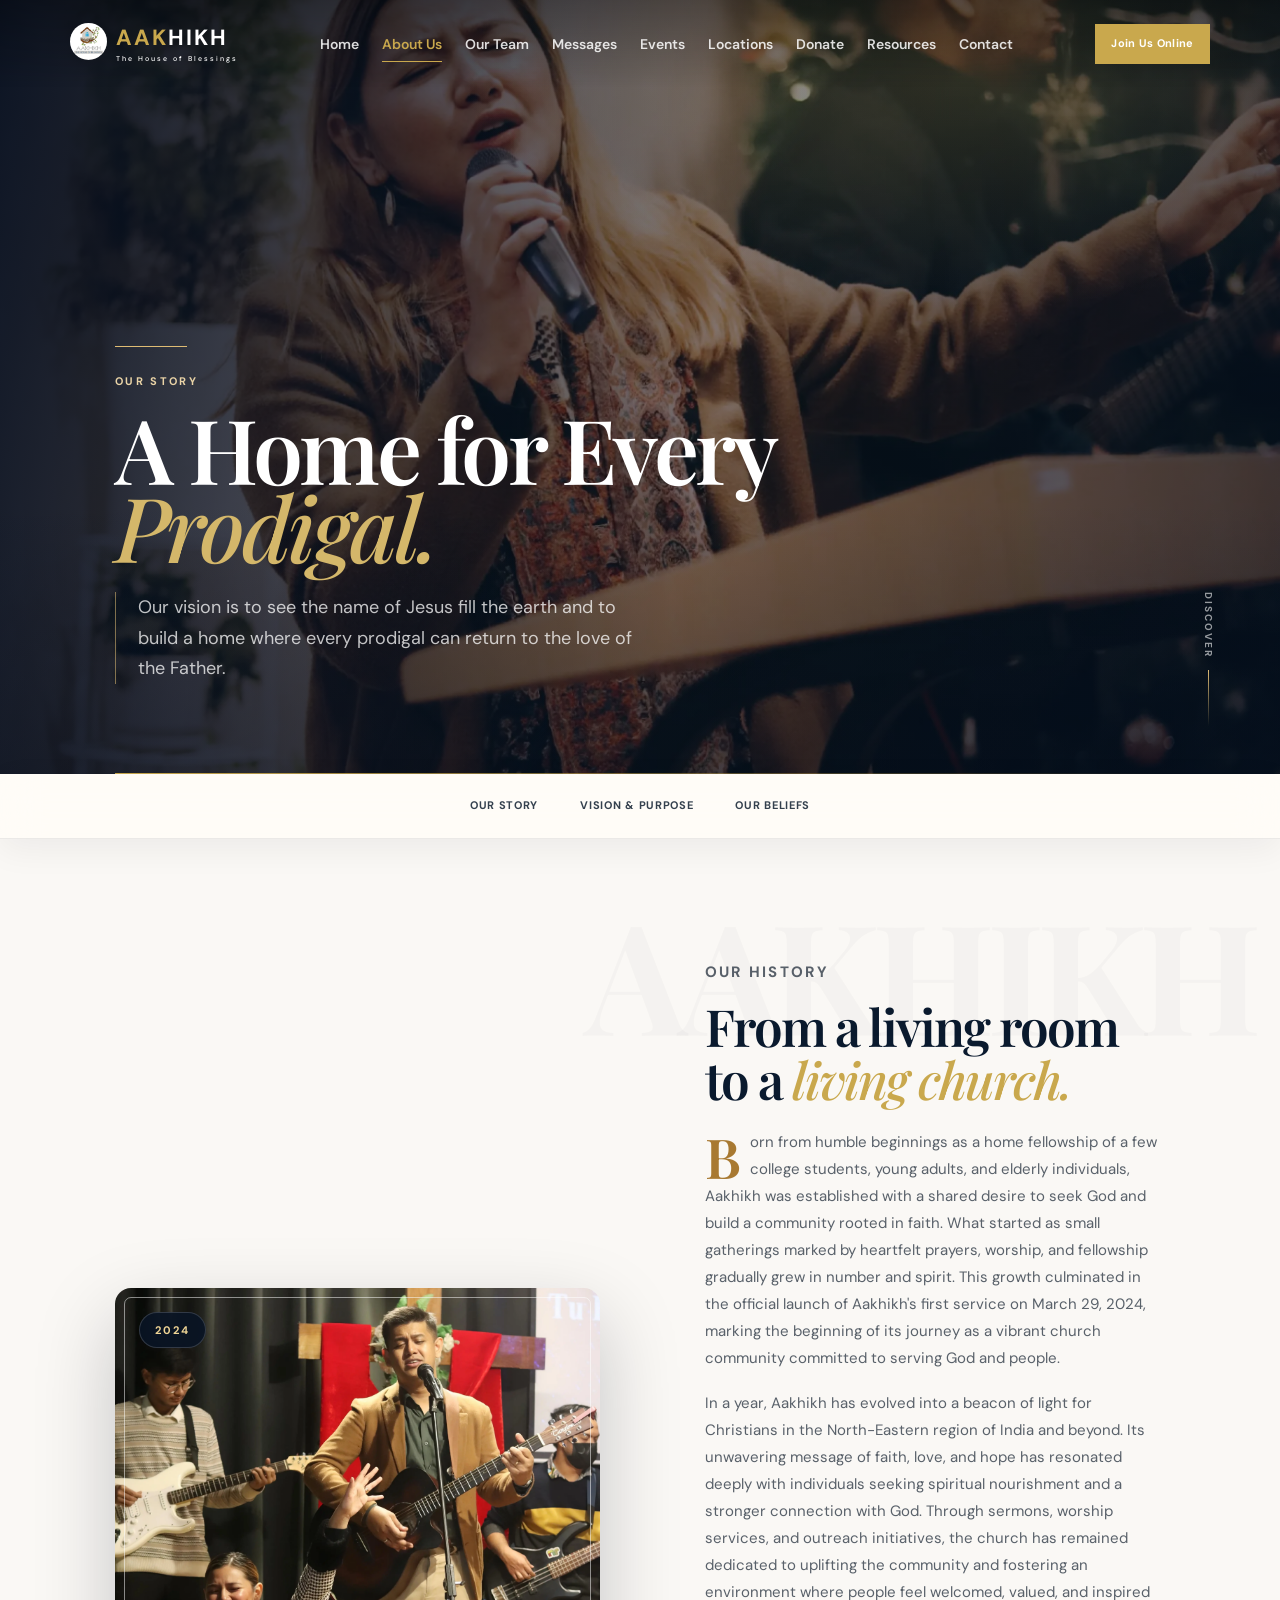
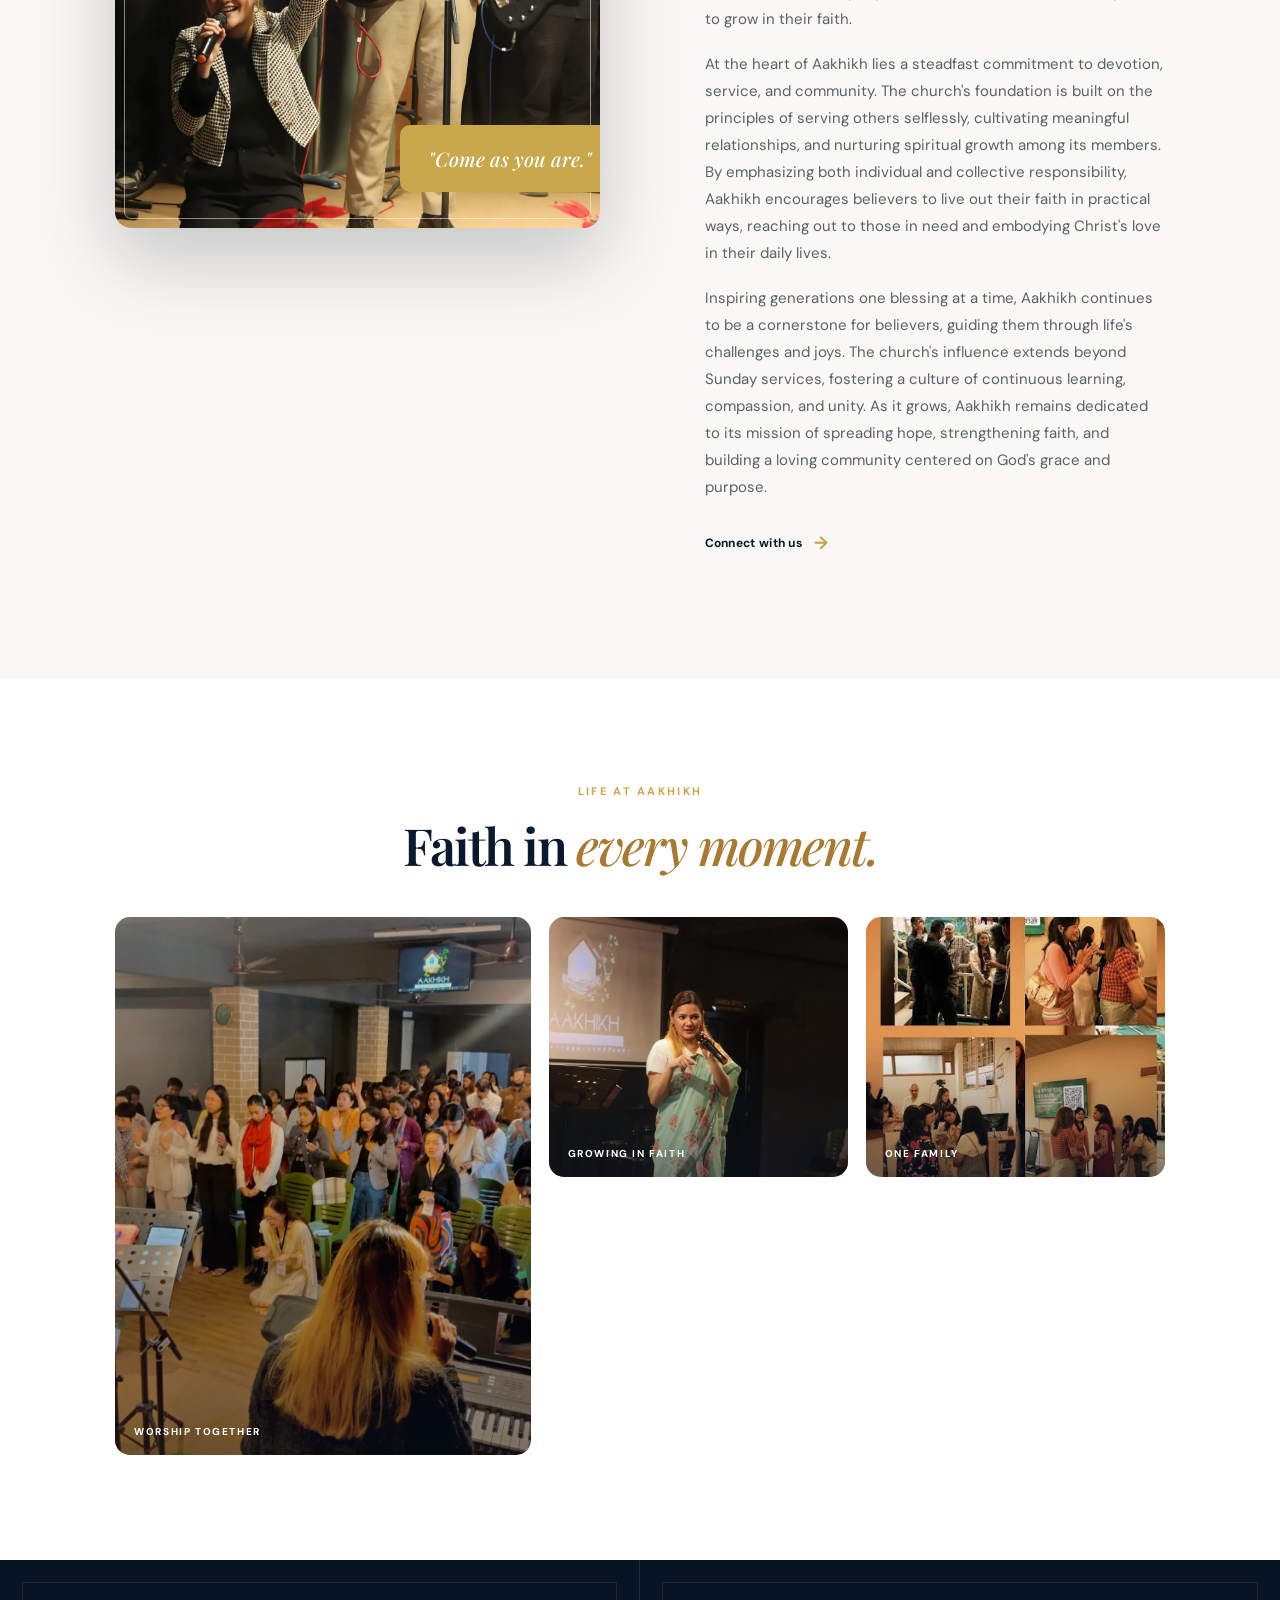
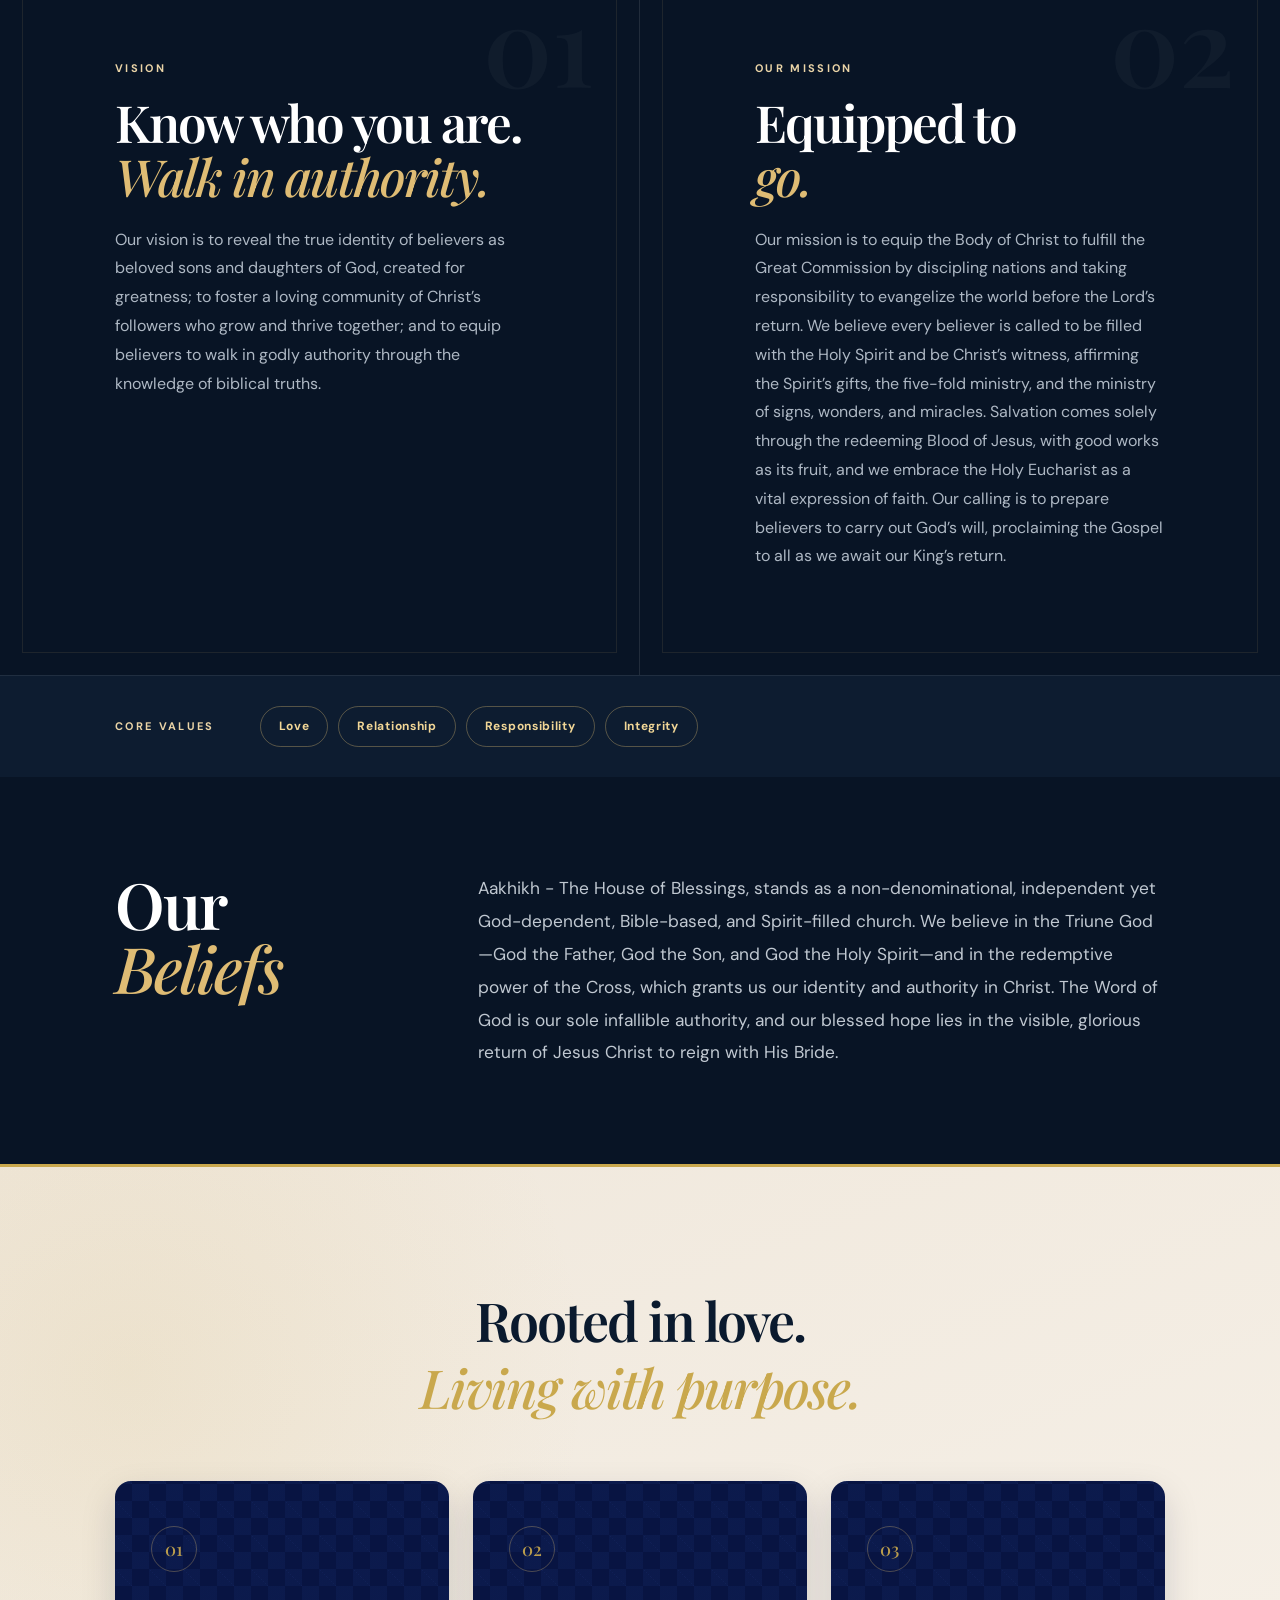
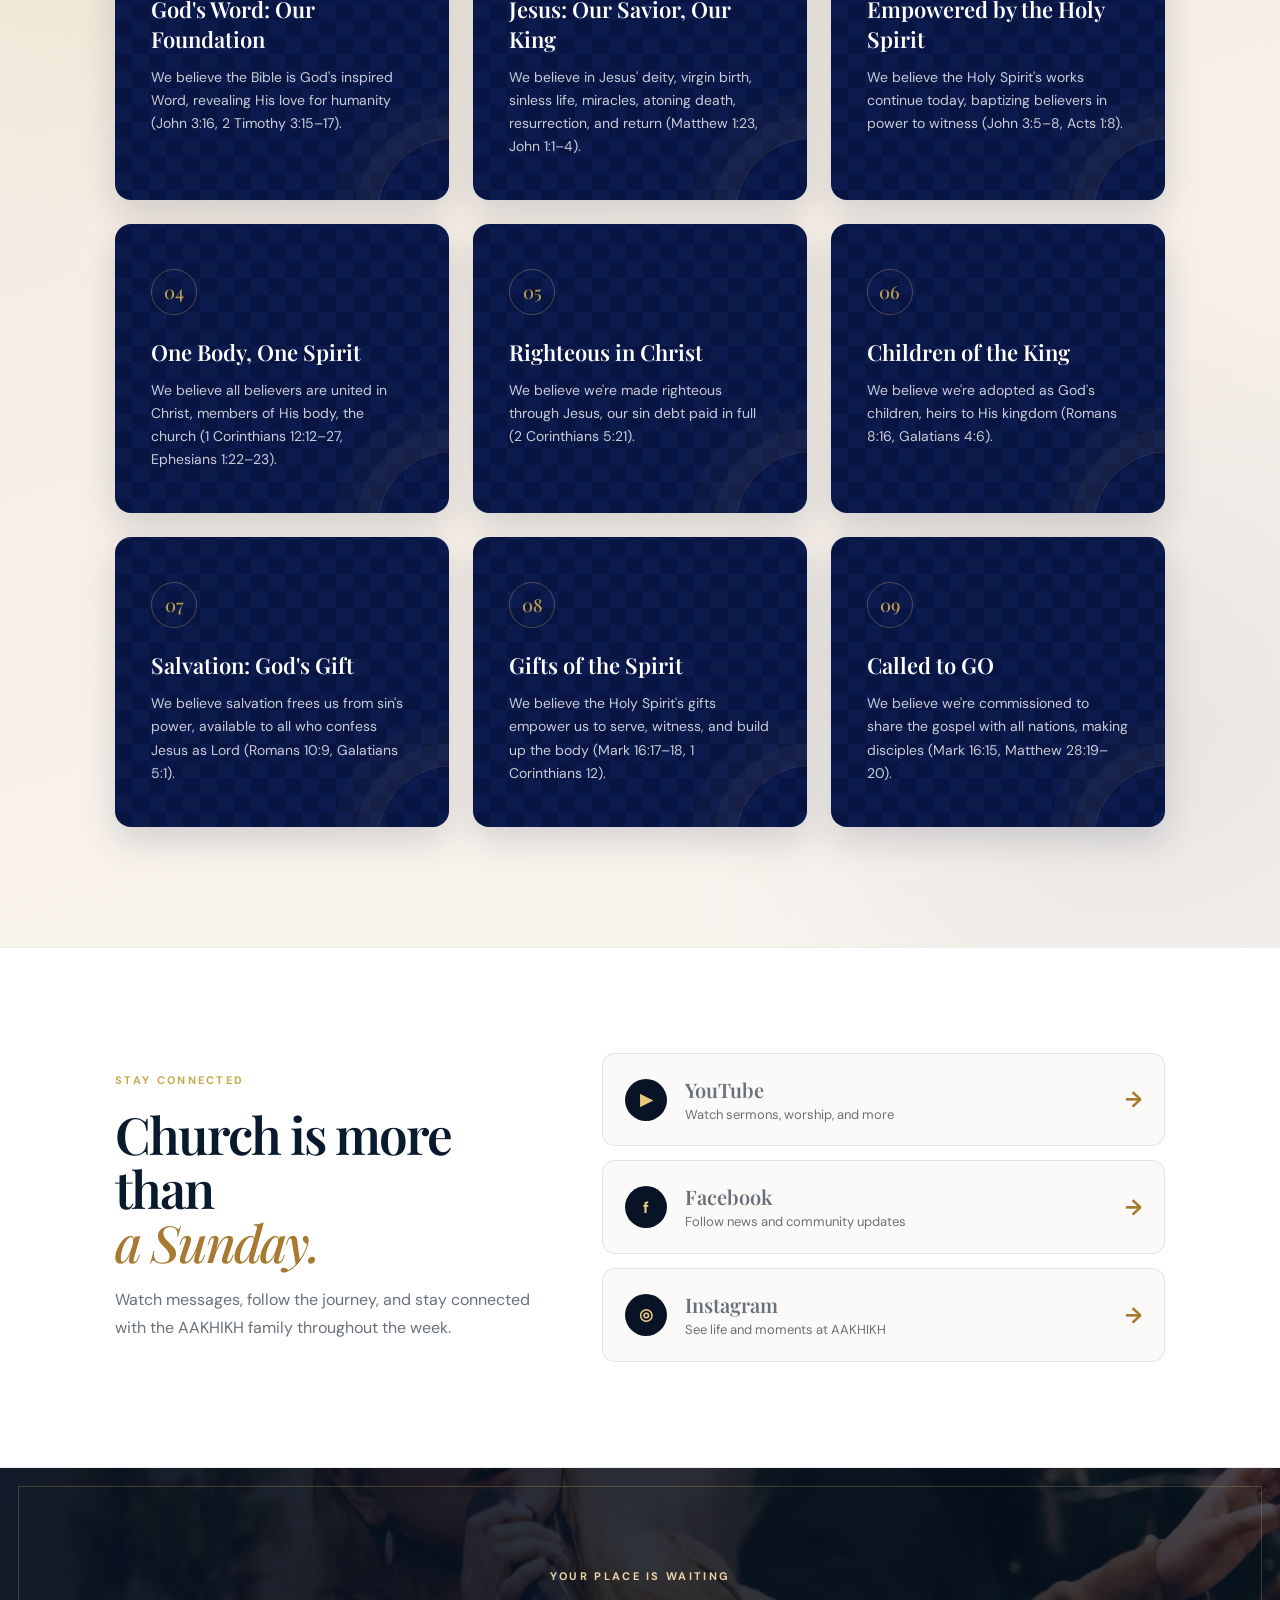
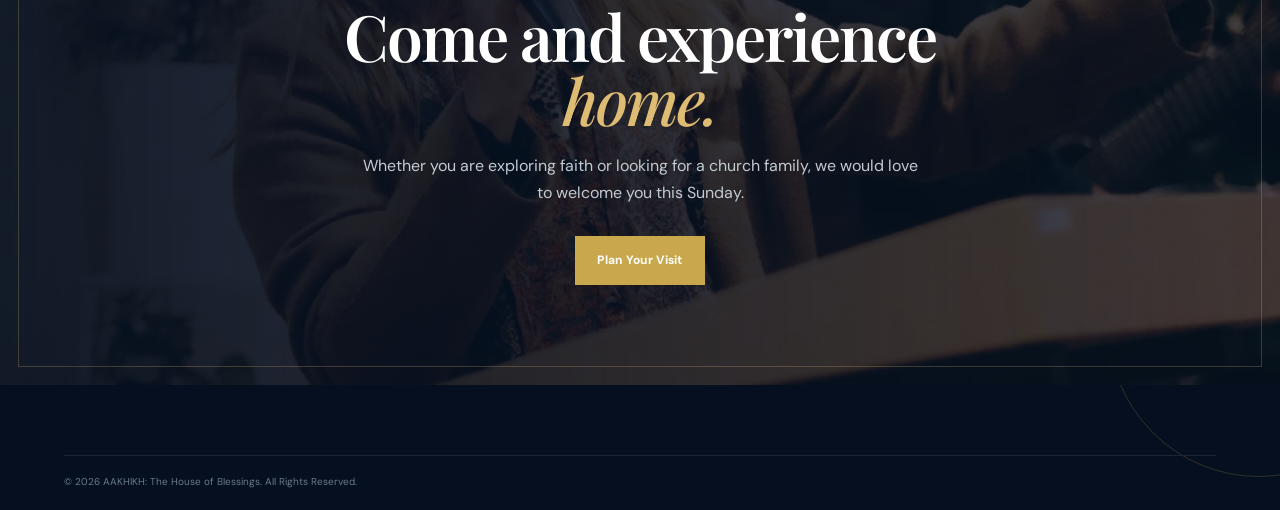
==== about.html @ 17ec7b22 "Refine about page beliefs and homepage welcome" ====
<!doctype html>
<html lang="en">
<head>
  <meta charset="UTF-8">
  <meta name="viewport" content="width=device-width,initial-scale=1">
  <meta name="description" content="Learn about AAKHIKH – The House of Blessings. A welcoming community of Jesus-lovers in Guwahati and Shillong, built on faith, community, and purpose.">
  <meta name="robots" content="index, follow" />
  <link rel="canonical" href="https://aakhikh.in/about" />

  <!-- Favicon / AAKHIKH Logo Assets -->
  <link rel="icon" type="image/jpeg" href="logo.jpg" />
  <link rel="apple-touch-icon" href="logo.jpg" />

  <title>About Us | AAKHIKH – The House of Blessings</title>

  <!-- Open Graph Metadata -->
  <meta property="og:title" content="About Us | AAKHIKH – The House of Blessings" />
  <meta property="og:description" content="Learn about AAKHIKH – The House of Blessings. A welcoming community of Jesus-lovers in Guwahati and Shillong, built on faith, community, and purpose." />
  <meta property="og:image" content="https://aakhikh.in/logo.jpg" />
  <meta property="og:url" content="https://aakhikh.in/about" />
  <meta property="og:type" content="website" />
  <meta property="og:site_name" content="AAKHIKH" />

  <!-- Twitter Card Metadata -->
  <meta name="twitter:card" content="summary" />
  <meta name="twitter:title" content="About Us | AAKHIKH – The House of Blessings" />
  <meta name="twitter:description" content="Learn about AAKHIKH – The House of Blessings. A welcoming community of Jesus-lovers in Guwahati and Shillong, built on faith, community, and purpose." />
  <meta name="twitter:image" content="https://aakhikh.in/logo.jpg" />

  <!-- Google Search Console Verification Placeholder -->
  <!-- <meta name="google-site-verification" content="YOUR_GOOGLE_SEARCH_CONSOLE_VERIFICATION_CODE" /> -->

  <link rel="preconnect" href="https://fonts.googleapis.com">
  <link rel="preconnect" href="https://fonts.gstatic.com" crossorigin>
  <link href="https://fonts.googleapis.com/css2?family=DM+Sans:ital,opsz,wght@0,9..40,300;0,9..40,400;0,9..40,500;0,9..40,600;0,9..40,700;1,9..40,400&family=Playfair+Display:ital,wght@0,500;0,600;0,700;1,500;1,600&display=swap" rel="stylesheet">
  <link rel="stylesheet" href="styles.css">
  <style>
    html { scroll-behavior: smooth; }
    #our-story, #vision-purpose, #our-beliefs, #our-pastors { scroll-margin-top: 82px; }
    /* ── ABOUT HERO ───────────────────────────────────── */
    body { overflow-x: hidden; }
    .about-hero {
      position: relative;
      min-height: min(86vh, 920px);
      display: flex;
      align-items: flex-end;
      padding: 160px 9% 90px;
      color: #fff;
      overflow: hidden;
      isolation: isolate;
    }

    .about-hero-bg {
      position: absolute;
      inset: 0;
      z-index: -2;
      background:
        linear-gradient(100deg, rgba(5,14,30,.97) 0%, rgba(5,14,30,.5) 55%, rgba(5,14,30,.75) 100%),
        url('1 (1.webp') center/cover no-repeat;
      animation: slowZoom 20s ease alternate infinite;
    }

    @keyframes slowZoom { to { transform: scale(1.07); } }

    .about-hero::before {
      content: '';
      position: absolute;
      inset: 0;
      z-index: -1;
      background: radial-gradient(ellipse 65% 50% at 75% 10%, rgba(201,168,77,.2), transparent 60%), linear-gradient(180deg, transparent 65%, rgba(5,14,30,.34));
    }

    /* Gold bottom bar */
    .about-hero::after {
      content: '';
      position: absolute;
      bottom: 0; left: 9%; right: 9%;
      height: 1px;
      background: linear-gradient(90deg, var(--gold), transparent);
      z-index: 1;
    }

    .about-hero-content { max-width: 820px; position: relative; z-index: 1; }
    .about-hero-content::before { content: ''; display: block; width: 72px; height: 1px; margin-bottom: 26px; background: #dfbc74; }

    .about-hero h1 {
      font: 600 clamp(54px,7vw,96px)/.88 var(--serif);
      letter-spacing: -3.5px;
      margin: 0 0 26px;
    }

    .about-hero h1 em { color: #d4b76a; font-weight: 500; font-style: italic; }

    .about-hero-copy {
      max-width: 540px;
      color: rgba(255,255,255,.75);
      font-size: clamp(15px,1.6vw,18px);
      line-height: 1.7;
      margin: 0;
      padding-left: 22px;
      border-left: 1px solid rgba(223,188,116,.55);
    }
    .hero-scroll { position: absolute; right: 5%; bottom: 48px; z-index: 2; display: flex; align-items: center; gap: 12px; color: rgba(255,255,255,.58); font-size: 10px; font-weight: 700; letter-spacing: 2px; text-transform: uppercase; writing-mode: vertical-rl; }
    .hero-scroll::after { content: ''; width: 1px; height: 56px; background: linear-gradient(#dfbc74,transparent); }
    .about-jumpnav { position: sticky; top: 70px; z-index: 20; display: flex; justify-content: center; gap: 8px; padding: 13px 5%; background: rgba(255,253,249,.88); backdrop-filter: blur(20px); border-bottom: 1px solid rgba(8,20,37,.08); box-shadow: 0 10px 35px rgba(8,20,37,.06); }
    .about-jumpnav a { padding: 10px 17px; border-radius: 100px; color: #34404e; font-size: 11px; font-weight: 700; letter-spacing: .7px; text-decoration: none; text-transform: uppercase; transition: .25s ease; }
    .about-jumpnav a:hover { background: #081425; color: #f1d696; transform: translateY(-2px); }

    /* ── STORY SECTION ────────────────────────────────── */
    .about-story {
      padding: 120px 9%;
      display: grid;
      grid-template-columns: 1fr .95fr;
      gap: 10%;
      align-items: center;
      background: var(--paper);
      position: relative;
    }
    .about-story::before { content: 'AAKHIKH'; position: absolute; right: 2%; top: 4%; color: rgba(8,20,37,.025); font: 700 clamp(70px,12vw,180px)/1 var(--serif); letter-spacing: -8px; pointer-events: none; }

    .about-story-photo {
      position: relative;
      height: 540px;
      border-radius: 16px;
      overflow: hidden;
      background: url('2.webp') center/cover;
      box-shadow: 0 30px 80px rgba(5,15,28,.22);
      outline: 1px solid rgba(255,255,255,.5);
      outline-offset: -10px;
    }
    .about-story-photo::before { content: '2024'; position: absolute; left: 24px; top: 24px; z-index: 2; padding: 10px 15px; background: rgba(8,20,37,.88); backdrop-filter: blur(10px); border: 1px solid rgba(255,255,255,.16); border-radius: 100px; color: #f1d696; font: 700 11px var(--sans); letter-spacing: 2px; }

    .about-story-photo::after {
      content: '"Come as you are."';
      position: absolute;
      right: -20px;
      bottom: 36px;
      background: var(--gold);
      padding: 20px 28px;
      color: #fff;
      font: italic 500 20px var(--serif);
      border-radius: 10px;
      box-shadow: 0 10px 30px rgba(201,168,77,.3);
    }

    .about-story-copy .eyebrow { margin-bottom: 14px; }

    .about-story-copy h2 {
      font: 600 clamp(36px,4vw,58px)/1.05 var(--serif);
      letter-spacing: -2px;
      margin: 0 0 22px;
    }

    .about-story-copy p {
      color: #59616a;
      font-size: 15px;
      line-height: 1.8;
      max-width: 510px;
      margin-bottom: 18px;
    }
    .about-story-copy h2 + p::first-letter { float: left; margin: 7px 9px 0 0; color: #a87931; font: 600 55px/.75 var(--serif); }

    .about-story-copy p:last-of-type { margin-bottom: 28px; }

    .belief-statement {
      padding: 95px 9%;
      display: grid;
      grid-template-columns: minmax(220px, .55fr) minmax(420px, 1.45fr);
      gap: clamp(45px, 8vw, 120px);
      align-items: start;
      background: #081425;
      color: #fff;
    }
    .belief-statement h2 { margin: 0; font: 600 clamp(42px,5vw,68px)/1 var(--serif); letter-spacing: -2px; }
    .belief-statement h2 em { display: block; color: #dfbc74; font-weight: 500; }
       .belief-statement p { max-width: 820px; margin: 0; color: #c0c8d1; font-size: clamp(16px,1.35vw,19px); line-height: 1.9; }

    /* ── BELIEFS ──────────────────────────────────────── */
    .beliefs {
      padding: 120px 9%;
      background: linear-gradient(160deg, #f0e8dc, #faf6f0);
      border-top: 3px solid var(--gold);
      position: relative;
    }
    .beliefs::before { content: ''; position: absolute; inset: 0; pointer-events: none; background: radial-gradient(circle at 10% 15%,rgba(201,168,77,.12),transparent 28%),radial-gradient(circle at 90% 85%,rgba(8,20,66,.07),transparent 30%); }
    .beliefs > * { position: relative; }

    .vision-band {
      display: grid;
      grid-template-columns: repeat(2, minmax(0, 1fr));
      background: #081425;
      color: #fff;
    }
    .vision-band article { position: relative; padding: 100px 9vw 88px; overflow: hidden; }
    .vision-band article::before { content: ''; position: absolute; inset: 22px; border: 1px solid rgba(223,188,116,.1); pointer-events: none; }
    .vision-band article:first-child { border-right: 1px solid rgba(255,255,255,.1); }
    .vision-band article > span { position: absolute; right: 7%; top: 28px; font: 600 110px/1 var(--serif); color: rgba(255,255,255,.035); }
    .vision-band h2 { font: 600 clamp(34px,4vw,54px)/1.05 var(--serif); letter-spacing: -2px; margin: 18px 0 22px; }
    .vision-band h2 em { color: #dfbc74; font-weight: 500; }
    .vision-band article > p:last-child { max-width: 520px; color: #aeb8c4; line-height: 1.8; }
    .vision-band aside { grid-column: 1/-1; display: flex; align-items: center; gap: 45px; padding: 30px 9%; background: #0d1c30; border-top: 1px solid rgba(255,255,255,.08); }
    .vision-band aside p { margin: 0; white-space: nowrap; }
    .vision-band aside div { display: flex; flex-wrap: wrap; gap: 10px; }
    .vision-band aside b { padding: 10px 18px; border: 1px solid rgba(223,188,116,.35); border-radius: 100px; color: #f1d696; font-size: 12px; letter-spacing: .7px; }

    .beliefs-heading {
      text-align: center;
      max-width: 620px;
      margin: 0 auto 60px;
    }

    .beliefs-heading h2 {
      font: 600 clamp(36px,4.2vw,60px)/1.24 var(--serif);
      letter-spacing: -2px;
      margin: 0 0 16px;
    }

    .beliefs-heading > p:last-child {
      color: #65707b;
      margin: 0;
      font-size: 15px;
    }

    .belief-grid {
      display: grid;
      grid-template-columns: repeat(3, 1fr);
      gap: 24px;
    }

    .belief {
      background-color: #081442;
      background-image:
        linear-gradient(45deg, rgba(28,51,117,.2) 25%, transparent 25%),
        linear-gradient(-45deg, rgba(28,51,117,.2) 25%, transparent 25%),
        linear-gradient(45deg, transparent 75%, rgba(28,51,117,.2) 75%),
        linear-gradient(-45deg, transparent 75%, rgba(28,51,117,.2) 75%);
      background-size: 34px 34px;
      background-position: 0 0, 0 17px, 17px -17px, -17px 0;
      padding: 42px 36px;
      border-radius: 16px;
      border-top: 3px solid transparent;
      transition: border-color .3s, transform .3s, box-shadow .3s;
      position: relative;
      overflow: hidden;
      isolation: isolate;
    }
    .belief::after { content: ''; position: absolute; width: 150px; height: 150px; right: -80px; bottom: -90px; z-index: -1; border: 1px solid rgba(223,188,116,.16); border-radius: 50%; box-shadow: 0 0 0 22px rgba(223,188,116,.035),0 0 0 45px rgba(223,188,116,.025); transition: transform .4s ease; }
    .belief:hover::after { transform: scale(1.18); }
    .belief { min-height: 220px; box-shadow: 0 14px 35px rgba(8,20,55,.15); }

    .belief::before {
      content: '';
      position: absolute;
      top: 0; left: 0; right: 0;
      height: 3px;
      background: var(--gold);
      transform: scaleX(0);
      transform-origin: left;
      transition: transform .35s ease;
    }

    .belief:hover { transform: translateY(-6px); box-shadow: 0 24px 50px rgba(5,15,28,.1); }
    .belief:hover::before { transform: scaleX(1); }

    .belief-number {
      display: block;
      color: var(--gold);
      font: 500 32px var(--serif);
      margin-bottom: 22px;
      opacity: .92;
      width: 46px;
      height: 46px;
      display: grid;
      place-items: center;
      border: 1px solid rgba(223,188,116,.35);
      border-radius: 50%;
      font-size: 18px;
    }

    .belief h3 { font: 600 22px var(--serif); color: #fff; margin: 0 0 12px; }
    .belief p { font-size: 14px; color: rgba(255,255,255,.78); margin: 0; line-height: 1.65; }
    .belief-cta { display: flex; flex-direction: column; justify-content: center; background: #b48642; color: #fff; }
    .belief-cta .eyebrow { margin-bottom: 18px; color: #fff; }
    .belief-cta h3 { color: #fff; font-size: 32px; line-height: 1.12; }
    .belief-cta a { margin-top: 22px; color: #fff; font-size: 13px; font-weight: 700; text-decoration: none; }

    /* ── PASTOR NOTE ──────────────────────────────────── */
    .pastor-note {
      padding: 130px 9%;
      display: grid;
      grid-template-columns: .8fr 1.2fr;
      gap: 9%;
      align-items: center;
      background: var(--night);
      color: #fff;
      position: relative;
      overflow: hidden;
    }
    .pastor-note::after { content: 'WELCOME'; position: absolute; right: -2%; bottom: -4%; color: rgba(255,255,255,.025); font: 700 clamp(80px,14vw,190px)/.8 var(--serif); letter-spacing: -8px; pointer-events: none; }
    .pastor-note > * { position: relative; z-index: 1; }

    .pastor-portraits { position: relative; height: 520px; }
    .pastor-portrait { position: absolute; overflow: hidden; background-position: center top; background-size: cover; box-shadow: 0 30px 70px rgba(0,0,0,.4); }
    .pastor-portrait:first-child { inset: 0 25% 60px 0; border-radius: 140px 18px 18px 18px; background-image: url('Sonia.jpeg'); }
    .pastor-portrait:last-child { width: 48%; height: 55%; right: 0; bottom: 0; border: 7px solid #081425; border-radius: 18px 18px 110px 18px; background-image: url('NABARUN.jpeg'); }
    .pastor-portrait::after { content: ''; position: absolute; inset: 0; background: linear-gradient(to top,rgba(8,20,37,.3),transparent 50%); }

    .pastor-note-copy { max-width: 540px; }
    .pastor-note-copy .eyebrow.light { margin-bottom: 16px; }

    .pastor-note-copy h2 {
      font: 600 clamp(36px,4vw,58px)/1.05 var(--serif);
      letter-spacing: -2px;
      margin: 0 0 24px;
      color: #fff;
    }

    .pastor-note-copy h2 em { color: #d4b76a; font-style: italic; }

    .pastor-note-text {
      color: rgba(255,255,255,.7);
      font-size: 16px;
      line-height: 1.8;
      margin: 0 0 30px;
    }

    .pastor-signature {
      display: flex;
      align-items: center;
      gap: 18px;
      padding-top: 24px;
      border-top: 1px solid rgba(255,255,255,.12);
    }

    .pastor-sig-line { flex: 1; height: 1px; background: linear-gradient(90deg, rgba(201,168,77,.4), transparent); }

    .pastor-sig-name {
      font: 700 17px var(--serif);
      color: #fff;
    }

    .pastor-sig-role {
      font-size: 12px;
      color: rgba(255,255,255,.45);
      letter-spacing: .5px;
      margin-top: 3px;
    }
    .visit-cta { position: relative; overflow: hidden; padding: 100px 9%; text-align: center; color: #fff; background: linear-gradient(90deg,rgba(5,15,31,.94),rgba(5,15,31,.72)),url('1 (1.webp') center/cover; }
    .visit-cta::before { content: ''; position: absolute; inset: 18px; border: 1px solid rgba(223,188,116,.24); pointer-events: none; }
    .visit-cta > * { position: relative; }
    .visit-cta h2 { font: 600 clamp(38px,5vw,66px)/1 var(--serif); letter-spacing: -2px; margin: 15px 0 20px; }
    .visit-cta h2 em { color: #dfbc74; font-weight: 500; }
    .visit-cta > p:not(.eyebrow) { max-width: 560px; margin: 0 auto 30px; color: #c3cad2; line-height: 1.7; }
    .reveal { opacity: 0; transform: translateY(26px); transition: opacity .75s ease,transform .75s ease; }
    .reveal.is-visible { opacity: 1; transform: none; }

    /* PHOTO GALLERY */
    .about-gallery { padding: 105px 9%; background: #fff; }
    .about-gallery-header { text-align: center; max-width: 590px; margin: 0 auto 45px; }
    .about-gallery-header h2 { font: 600 clamp(36px,4vw,56px)/1.05 var(--serif); letter-spacing: -2px; margin: 0; }
    .about-gallery-header h2 em { color: #a87931; font-style: italic; font-weight: 500; }
    .about-gallery-grid { display: grid; grid-template-columns: 1.25fr .9fr .9fr; grid-template-rows: 260px 260px; gap: 18px; max-width: 1200px; margin: 0 auto; }
    .about-gallery-item { display: block; position: relative; overflow: hidden; border-radius: 15px; background: #081425 center/cover; text-decoration: none; transition: transform .3s ease, box-shadow .3s ease; }
    .about-gallery-item:hover { transform: translateY(-4px) scale(1.01); box-shadow: 0 16px 34px rgba(8,20,37,.16); }
    .about-gallery-item:focus-visible { outline: 3px solid #c9a84d; outline-offset: 4px; }
    .gallery-lightbox { width: min(92vw, 1100px); max-height: 90vh; padding: 0; border: 0; border-radius: 16px; overflow: visible; background: transparent; }
    .gallery-lightbox::backdrop { background: rgba(4,12,27,.88); backdrop-filter: blur(5px); }
    .gallery-lightbox img { display: block; width: 100%; max-height: 86vh; object-fit: contain; border-radius: 16px; }
    .gallery-lightbox-close { position: absolute; top: -18px; right: -18px; z-index: 1; width: 42px; height: 42px; padding: 0; border: 1px solid rgba(255,255,255,.35); border-radius: 50%; background: #081425; color: #fff; font-size: 26px; line-height: 1; cursor: pointer; }
    .gallery-lightbox-close:hover { background: #a87931; }
    .gallery-lightbox-close:focus-visible { outline: 3px solid #c9a84d; outline-offset: 3px; }
    .about-gallery-item:after { content: ''; position: absolute; inset: 0; background: linear-gradient(to top, rgba(8,20,37,.48), transparent 55%); }
    .about-gallery-item::before { content: '+'; position: absolute; right: 18px; top: 18px; z-index: 2; width: 36px; height: 36px; display: grid; place-items: center; border: 1px solid rgba(255,255,255,.45); border-radius: 50%; background: rgba(8,20,37,.28); backdrop-filter: blur(8px); color: #fff; font-size: 20px; opacity: 0; transform: scale(.7); transition: .3s ease; }
    .about-gallery-item:hover::before { opacity: 1; transform: scale(1); }
    .about-gallery-item:nth-child(1) { grid-row: span 2; background-image: url('5.webp'); }
    .about-gallery-item:nth-child(2) { background-image: url('6.webp'); }
    .about-gallery-item:nth-child(3) { background-image: url('7.jpg'); }
    .about-gallery-item:nth-child(4) { background-image: url('2.webp'); }
    .about-gallery-item span { position: absolute; left: 19px; bottom: 17px; z-index: 1; color: #fff; font: 700 10px var(--sans); letter-spacing: 1.6px; text-transform: uppercase; }

    /* STAY CONNECTED */
    .social-community {
      padding: 105px 9%;
      background: #fff;
      border-block: 1px solid rgba(8,20,37,.07);
    }

    .social-community-inner {
      max-width: 1200px;
      margin: 0 auto;
      display: grid;
      grid-template-columns: .85fr 1.15fr;
      gap: 70px;
      align-items: center;
    }

    .social-community h2 {
      font: 600 clamp(36px,4vw,56px)/1.05 var(--serif);
      letter-spacing: -2px;
      color: var(--ink);
      margin: 0 0 17px;
    }

    .social-community h2 em { color: #a87931; font-style: italic; font-weight: 500; }
    .social-community-copy { margin: 0; color: #68717a; line-height: 1.75; max-width: 460px; }

    .social-links { display: grid; gap: 14px; }

    .social-link {
      display: flex;
      align-items: center;
      gap: 18px;
      padding: 20px 22px;
      border: 1px solid rgba(8,22,41,.1);
      border-radius: 13px;
      color: var(--ink);
      background: #fbfaf8;
      text-decoration: none;
      transition: transform .25s, border-color .25s, box-shadow .25s;
    }

    .social-link:hover { transform: translateX(6px); border-color: rgba(201,168,77,.65); box-shadow: 0 12px 28px rgba(8,22,41,.09); }
    .social-icon { width: 42px; height: 42px; display: grid; place-items: center; flex: 0 0 auto; border-radius: 50%; background: var(--night); color: #e8c97a; font-weight: 700; }
    .social-link strong { display: block; font: 600 20px var(--serif); }
    .social-link span:not(.social-icon) { display: block; margin-top: 2px; color: #68717a; font-size: 13px; }
    .social-arrow { margin-left: auto; color: #a87931; font-size: 22px; }

    /* ── RESPONSIVE ───────────────────────────────────── */
    @media (max-width: 960px) {
      .about-story, .pastor-note { grid-template-columns: 1fr; padding: 90px 7%; gap: 50px; }
      .about-story-photo { height: 400px; }
      .about-story-photo::after { display: none; }
          .belief-grid { grid-template-columns: 1fr 1fr; }
      .beliefs { padding: 90px 7%; }
      .belief-statement { padding: 80px 7%; grid-template-columns: 1fr; gap: 30px; }
      .pastor-portraits { height: 430px; max-width: 600px; }
      .social-community-inner { grid-template-columns: 1fr; gap: 38px; }
      .about-gallery { padding: 85px 7%; }
      .vision-band article { padding: 80px 7vw 70px; }
    }

    @media (max-width: 640px) {
      .about-hero { padding: 135px 6% 70px; min-height: 60vh; }
      .about-hero h1 { letter-spacing: -2.5px; }
      .hero-scroll { display: none; }
      .beliefs { padding: 70px 6%; }
      .belief-grid { grid-template-columns: 1fr; }
      .belief-statement { padding: 65px 6%; }
      .belief { padding: 32px 26px; }
      .social-community { padding: 70px 6%; }
      .social-link { padding: 17px; gap: 14px; }
      .about-gallery { padding: 70px 6%; }
      .about-gallery-grid { grid-template-columns: 1fr 1fr; grid-template-rows: 240px 180px 180px; gap: 12px; }
      .about-gallery-item:nth-child(1) { grid-column: span 2; grid-row: auto; }
      .about-jumpnav { justify-content: flex-start; overflow-x: auto; padding: 13px 18px; scrollbar-width: none; }
      .about-jumpnav::-webkit-scrollbar { display: none; }
      .about-jumpnav a { flex: 0 0 auto; }
      .about-story::before { display: none; }
      .about-story-copy h2 { font-size: clamp(36px, 11vw, 48px); line-height: 1.02; letter-spacing: -1.5px; }
      .about-story-copy .eyebrow { margin-bottom: 18px; }
      .vision-band { grid-template-columns: 1fr; }
      .vision-band article { padding: 65px 6%; }
      .vision-band article:first-child { border-right: 0; border-bottom: 1px solid rgba(255,255,255,.1); }
      .vision-band aside { grid-column: auto; display: block; padding: 28px 6%; }
      .vision-band aside div { margin-top: 18px; }
      .pastor-portraits { height: 370px; }
      .visit-cta { padding: 78px 8%; }
    }
    @media (prefers-reduced-motion: reduce) { .about-hero-bg { animation: none; } .reveal { opacity: 1; transform: none; transition: none; } }
  </style>
</head>
<body>
  <header class="site-header scrolled">
    <a class="brand" href="index.html"><span>AAK</span>HIKH<small>The House of Blessings</small></a>
    <nav class="desktop-nav" aria-label="Primary navigation">
      <a href="index.html">Home</a>
      <a href="about.html">About Us</a>
      <a href="team.html">Our Team</a>
      <a href="messages.html">Messages</a>
      <a href="events.html">Events</a>
      <a href="locations.html">Locations</a>
      <a href="donate.html">Donate</a>
      <a href="resources.html">Resources</a>
      <a href="contact.html">Contact</a>
    </nav>
    <div class="nav-actions"><a class="button button-small" href="online.html">Join Us Online</a></div>
    <button class="menu-button" aria-label="Open menu" aria-expanded="false"><span></span><span></span></button>
  </header>
  <div class="mobile-menu" aria-hidden="true">
    <button class="close-menu" aria-label="Close menu">&times;</button>
    <a href="index.html">Home</a><a href="about.html">About Us</a><a href="team.html">Our Team</a><a href="messages.html">Messages</a>
    <a href="events.html">Events</a><a href="locations.html">Locations</a><a href="donate.html">Donate</a>
    <a href="resources.html">Resources</a><a href="contact.html">Contact</a>
    <a class="button" href="online.html">Join Us Online</a>
  </div>

  <main>
    <!-- HERO -->
    <section class="about-hero">
      <div class="about-hero-bg" aria-hidden="true"></div>
      <div class="about-hero-content">
        <p class="eyebrow light">Our story</p>
        <h1>A Home for Every<br><em>Prodigal.</em></h1>
        <p class="about-hero-copy">Our vision is to see the name of Jesus fill the earth and to build a home where every prodigal can return to the love of the Father.</p>
      </div>
      <span class="hero-scroll" aria-hidden="true">Discover</span>
    </section>

    <nav class="about-jumpnav" aria-label="About page sections">
      <a href="#our-story">Our Story</a>
      <a href="#vision-purpose">Vision &amp; Purpose</a>
      <a href="#our-beliefs">Our Beliefs</a>
    </nav>

    <!-- STORY -->
    <section class="about-story" id="our-story">
      <div class="about-story-photo" role="img" aria-label="People connecting at church"></div>
      <div class="about-story-copy">
        <p class="eyebrow">Our history</p>
        <h2>From a living room<br>to a <em>living church.</em></h2>
        <p>Born from humble beginnings as a home fellowship of a few college students, young adults, and elderly individuals, Aakhikh was established with a shared desire to seek God and build a community rooted in faith. What started as small gatherings marked by heartfelt prayers, worship, and fellowship gradually grew in number and spirit. This growth culminated in the official launch of Aakhikh's first service on March 29, 2024, marking the beginning of its journey as a vibrant church community committed to serving God and people.</p>
        <p>In a year, Aakhikh has evolved into a beacon of light for Christians in the North-Eastern region of India and beyond. Its unwavering message of faith, love, and hope has resonated deeply with individuals seeking spiritual nourishment and a stronger connection with God. Through sermons, worship services, and outreach initiatives, the church has remained dedicated to uplifting the community and fostering an environment where people feel welcomed, valued, and inspired to grow in their faith.</p>
        <p>At the heart of Aakhikh lies a steadfast commitment to devotion, service, and community. The church's foundation is built on the principles of serving others selflessly, cultivating meaningful relationships, and nurturing spiritual growth among its members. By emphasizing both individual and collective responsibility, Aakhikh encourages believers to live out their faith in practical ways, reaching out to those in need and embodying Christ's love in their daily lives.</p>
        <p>Inspiring generations one blessing at a time, Aakhikh continues to be a cornerstone for believers, guiding them through life's challenges and joys. The church's influence extends beyond Sunday services, fostering a culture of continuous learning, compassion, and unity. As it grows, Aakhikh remains dedicated to its mission of spreading hope, strengthening faith, and building a loving community centered on God's grace and purpose.</p>
        <a class="text-link" href="contact.html">Connect with us <b>→</b></a>
      </div>
    </section>

    <!-- PHOTO GALLERY -->
    <section class="about-gallery" aria-labelledby="gallery-title">
      <div class="about-gallery-header"><p class="eyebrow">Life at AAKHIKH</p><h2 id="gallery-title">Faith in <em>every moment.</em></h2></div>
      <div class="about-gallery-grid">
        <a class="about-gallery-item" href="5.webp" data-gallery-image="5.webp" data-gallery-alt="Worship together" aria-label="Enlarge Worship together photo"><span>Worship together</span></a>
        <a class="about-gallery-item" href="6.webp" data-gallery-image="6.webp" data-gallery-alt="Growing in faith" aria-label="Enlarge Growing in faith photo"><span>Growing in faith</span></a>
        <a class="about-gallery-item" href="7.jpg" data-gallery-image="7.jpg" data-gallery-alt="One family" aria-label="Enlarge One family photo"><span>One family</span></a>
        <a class="about-gallery-item" href="2.webp" data-gallery-image="2.webp" data-gallery-alt="Welcome home" aria-label="Enlarge Welcome home photo"><span>Welcome home</span></a>
      </div>
    </section>

    <dialog class="gallery-lightbox" aria-label="Enlarged gallery photo">
      <button class="gallery-lightbox-close" type="button" aria-label="Close enlarged photo">&times;</button>
      <img src="" alt="">
    </dialog>

    <section class="vision-band" id="vision-purpose" aria-label="Vision mission and values">
      <article><span>01</span><p class="eyebrow light">Vision</p><h2>Know who you are.<br><em>Walk in authority.</em></h2><p>Our vision is to reveal the true identity of believers as beloved sons and daughters of God, created for greatness; to foster a loving community of Christ’s followers who grow and thrive together; and to equip believers to walk in godly authority through the knowledge of biblical truths.</p></article>
      <article><span>02</span><p class="eyebrow light">Our mission</p><h2>Equipped to<br><em>go.</em></h2><p>Our mission is to equip the Body of Christ to fulfill the Great Commission by discipling nations and taking responsibility to evangelize the world before the Lord’s return. We believe every believer is called to be filled with the Holy Spirit and be Christ’s witness, affirming the Spirit’s gifts, the five-fold ministry, and the ministry of signs, wonders, and miracles. Salvation comes solely through the redeeming Blood of Jesus, with good works as its fruit, and we embrace the Holy Eucharist as a vital expression of faith. Our calling is to prepare believers to carry out God’s will, proclaiming the Gospel to all as we await our King’s return.</p></article>
      <aside><p class="eyebrow light">Core values</p><div><b>Love</b><b>Relationship</b><b>Responsibility</b><b>Integrity</b></div></aside>
    </section>

    <!-- OUR BELIEFS STATEMENT -->
    <section class="belief-statement" id="our-beliefs">
      <h2>Our <em>Beliefs</em></h2>
      <p>Aakhikh - The House of Blessings, stands as a non-denominational, independent yet God-dependent, Bible-based, and Spirit-filled church. We believe in the Triune God—God the Father, God the Son, and God the Holy Spirit—and in the redemptive power of the Cross, which grants us our identity and authority in Christ. The Word of God is our sole infallible authority, and our blessed hope lies in the visible, glorious return of Jesus Christ to reign with His Bride.</p>
    </section>

    <!-- BELIEF FOUNDATIONS -->
    <section class="beliefs">
      <div class="beliefs-heading">
        <h2>Rooted in love.<br><em>Living with purpose.</em></h2>
      </div>
      <div class="belief-grid">
        <article class="belief"><span class="belief-number">01</span><h3>God's Word: Our Foundation</h3><p>We believe the Bible is God's inspired Word, revealing His love for humanity (John 3:16, 2 Timothy 3:15–17).</p></article>
        <article class="belief"><span class="belief-number">02</span><h3>Jesus: Our Savior, Our King</h3><p>We believe in Jesus' deity, virgin birth, sinless life, miracles, atoning death, resurrection, and return (Matthew 1:23, John 1:1–4).</p></article>
        <article class="belief"><span class="belief-number">03</span><h3>Empowered by the Holy Spirit</h3><p>We believe the Holy Spirit's works continue today, baptizing believers in power to witness (John 3:5–8, Acts 1:8).</p></article>
        <article class="belief"><span class="belief-number">04</span><h3>One Body, One Spirit</h3><p>We believe all believers are united in Christ, members of His body, the church (1 Corinthians 12:12–27, Ephesians 1:22–23).</p></article>
        <article class="belief"><span class="belief-number">05</span><h3>Righteous in Christ</h3><p>We believe we're made righteous through Jesus, our sin debt paid in full (2 Corinthians 5:21).</p></article>
        <article class="belief"><span class="belief-number">06</span><h3>Children of the King</h3><p>We believe we're adopted as God's children, heirs to His kingdom (Romans 8:16, Galatians 4:6).</p></article>
        <article class="belief"><span class="belief-number">07</span><h3>Salvation: God's Gift</h3><p>We believe salvation frees us from sin's power, available to all who confess Jesus as Lord (Romans 10:9, Galatians 5:1).</p></article>
        <article class="belief"><span class="belief-number">08</span><h3>Gifts of the Spirit</h3><p>We believe the Holy Spirit's gifts empower us to serve, witness, and build up the body (Mark 16:17–18, 1 Corinthians 12).</p></article>
        <article class="belief"><span class="belief-number">09</span><h3>Called to GO</h3><p>We believe we're commissioned to share the gospel with all nations, making disciples (Mark 16:15, Matthew 28:19–20).</p></article>
      </div>
    </section>

    <!-- STAY CONNECTED -->
    <section class="social-community" aria-labelledby="social-community-title">
      <div class="social-community-inner">
        <div>
          <p class="eyebrow">Stay connected</p>
          <h2 id="social-community-title">Church is more than<br><em>a Sunday.</em></h2>
          <p class="social-community-copy">Watch messages, follow the journey, and stay connected with the AAKHIKH family throughout the week.</p>
        </div>
        <div class="social-links">
          <a class="social-link" href="https://www.youtube.com/@Aakhikh_The_House_of_Blessings/videos" target="_blank" rel="noopener noreferrer"><span class="social-icon" aria-hidden="true">▶</span><span><strong>YouTube</strong><span>Watch sermons, worship, and more</span></span><b class="social-arrow" aria-hidden="true">→</b></a>
          <a class="social-link" href="https://www.facebook.com/aakhikh/" target="_blank" rel="noopener noreferrer"><span class="social-icon" aria-hidden="true">f</span><span><strong>Facebook</strong><span>Follow news and community updates</span></span><b class="social-arrow" aria-hidden="true">→</b></a>
          <a class="social-link" href="https://www.instagram.com/aakhikh_the_house_of_blessings/?hl=en" target="_blank" rel="noopener noreferrer"><span class="social-icon" aria-hidden="true">◎</span><span><strong>Instagram</strong><span>See life and moments at AAKHIKH</span></span><b class="social-arrow" aria-hidden="true">→</b></a>
        </div>
      </div>
    </section>

    <!-- PASTOR NOTE -->
    <section class="visit-cta">
      <p class="eyebrow light">Your place is waiting</p>
      <h2>Come and experience<br><em>home.</em></h2>
      <p>Whether you are exploring faith or looking for a church family, we would love to welcome you this Sunday.</p>
      <a class="button" href="locations.html">Plan Your Visit</a>
    </section>
  </main>

  <footer>
    <div class="copyright">© 2026 AAKHIKH: The House of Blessings. All Rights Reserved.</div>
  </footer>
  <script src="script.js"></script>
  <script>
    const galleryLightbox = document.querySelector('.gallery-lightbox');
    const galleryLightboxImage = galleryLightbox.querySelector('img');
    const galleryLightboxClose = galleryLightbox.querySelector('.gallery-lightbox-close');

    document.querySelectorAll('[data-gallery-image]').forEach((photo) => {
      photo.addEventListener('click', (event) => {
        event.preventDefault();
        galleryLightboxImage.src = photo.dataset.galleryImage;
        galleryLightboxImage.alt = photo.dataset.galleryAlt;
        galleryLightbox.showModal();
      });
    });

    galleryLightboxClose.addEventListener('click', () => galleryLightbox.close());
    galleryLightbox.addEventListener('click', (event) => {
      if (event.target === galleryLightbox) galleryLightbox.close();
    });
    galleryLightbox.addEventListener('close', () => {
      galleryLightboxImage.src = '';
      galleryLightboxImage.alt = '';
    });
    const revealItems = document.querySelectorAll('.about-story > *, .about-gallery-header, .about-gallery-item, .vision-band > *, .belief, .social-community-inner > *, .pastor-note > *, .visit-cta > *');
    revealItems.forEach((item) => item.classList.add('reveal'));
    if ('IntersectionObserver' in window && !matchMedia('(prefers-reduced-motion: reduce)').matches) {
      const revealObserver = new IntersectionObserver((entries, observer) => entries.forEach((entry) => {
        if (entry.isIntersecting) { entry.target.classList.add('is-visible'); observer.unobserve(entry.target); }
      }), { threshold: .12 });
      revealItems.forEach((item) => revealObserver.observe(item));
    } else { revealItems.forEach((item) => item.classList.add('is-visible')); }
  </script>
</body>
</html>
---- styles.css ----
/* =========================================================
   AAKHIKH - ENHANCED STYLES.CSS
   ========================================================= */

:root {
  --ink: #0a1a2e;
  --night: #081425;
  --cream: #f8f6f2;
  --paper: #faF8f5;
  --gold: #c9a84d;
  --muted: #8892a2;
  --serif: 'Playfair Display', serif;
  --sans: 'DM Sans', sans-serif;
  --soft: #f0e8e2;
  --accent: #d4b46c;
}

* {
  box-sizing: border-box;
}

html {
  scroll-behavior: smooth;
}

body {
  margin: 0;
  color: var(--ink);
  font-family: var(--sans);
  background: var(--paper);
  line-height: 1.6;
}

a {
  text-decoration: none;
  color: inherit;
}

button,
input,
textarea,
select {
  font: inherit;
}

/* =========================================================
   FOCUS STYLES
   ========================================================= */

button:focus-visible,
input:focus-visible,
textarea:focus-visible,
select:focus-visible {
  outline: 2px solid var(--gold);
  outline-offset: 2px;
}

/* The message artwork is visual-only; remove the unused play-symbol overlay. */
.video-thumb button {
  display: none;
}

/* =========================================================
   HEADER / NAVIGATION
   ========================================================= */

.site-header {
  height: 88px;
  position: fixed;
  z-index: 100;
  inset: 0 0 auto;

  display: flex;
  align-items: center;
  justify-content: space-between;

  padding: 0 5.5%;

  color: #fff;

  background: linear-gradient(
    to bottom,
    rgba(0, 0, 0, .3),
    transparent
  );

  transition: .35s;
}

.site-header.scrolled {
  height: 70px;

  background: rgba(7, 19, 35, .94);

  backdrop-filter: blur(18px);
}

/* =========================================================
   LOGO
   ========================================================= */

.brand {
  font-size: 22px;
  font-weight: 700;
  letter-spacing: 2px;
  line-height: 1;

  color: #fff;

  position: relative;

  white-space: nowrap;
}

.brand span {
  color: var(--gold);
}

.brand small {
  display: block;

  font-size: 7px;
  letter-spacing: 2px;
  font-weight: 500;

  margin-top: 6px;

  color: #fff;
}

/* =========================================================
   DESKTOP NAVIGATION
   ========================================================= */

.desktop-nav {
  display: flex;
  align-items: center;

  gap: 23px;

  font-size: 14px;
  font-weight: 600;

  white-space: nowrap;
}

.desktop-nav a {
  color: #fff;

  opacity: .85;

  transition:
    color .25s ease,
    opacity .25s ease,
    transform .25s ease;

  position: relative;
}

.desktop-nav a::after {
  content: '';

  position: absolute;

  left: 0;
  bottom: -7px;

  width: 0;
  height: 1px;

  background: var(--gold);

  transition: width .25s ease;
}

.desktop-nav a:hover {
  color: var(--gold);
  opacity: 1;
}

.desktop-nav a:hover::after {
  width: 100%;
}

.desktop-nav a.active {
  color: var(--gold);
  opacity: 1;
}

.desktop-nav a.active::after {
  width: 100%;
}

body:has(.team-section) .desktop-nav a[href$="team.html"] {
  color: var(--gold);
  opacity: 1;
}

body:has(.team-section) .desktop-nav a[href$="team.html"]::after { width: 100%; }

/* =========================================================
   NAVIGATION BUTTON
   ========================================================= */

.button {
  display: inline-flex;

  gap: 16px;
  align-items: center;
  justify-content: center;

  padding: 14px 21px;

  background: var(--gold);
  border: 1px solid var(--gold);
  color: #fff;

  font-weight: 700;
  font-size: 12px;

  letter-spacing: .3px;

  cursor: pointer;

  transition: .25s;
}

.button:hover {
  background: #af803c;
  border-color: #af803c;

  transform: translateY(-2px);
  box-shadow: 0 8px 25px rgba(201, 168, 77, .25);
}

.button-small {
  padding: 10px 15px;
  font-size: 11px;
}

/* Ghost button variant */
.button-ghost {
  background: transparent;
  border-color: rgba(255, 255, 255, .3);
  color: #fff;
}

.button-ghost:hover {
  border-color: var(--gold);
  color: var(--gold);
  transform: none;
}

.button-light {
  background: rgba(255, 255, 255, .1);
  border-color: rgba(255, 255, 255, .2);
  color: #fff;
}

.button-light:hover {
  background: rgba(255, 255, 255, .2);
  transform: none;
}

/* =========================================================
   MOBILE MENU BUTTON
   ========================================================= */

.menu-button {
  display: none;

  flex-direction: column;

  gap: 5px;

  border: 0;

  background: transparent;

  padding: 10px;

  cursor: pointer;
}

.menu-button span {
  display: block;

  width: 25px;
  height: 2px;

  background: #fff;

  transition: .25s;
}

/* =========================================================
   MOBILE MENU
   ========================================================= */

.mobile-menu {
  position: fixed;

  z-index: 200;

  inset: 0;

  background: var(--night);

  color: #fff;

  padding: 100px 10%;

  display: flex;

  flex-direction: column;

  gap: 22px;

  font: 500 29px var(--serif);

  transform: translateX(100%);

  transition: transform .35s ease;
}

.mobile-menu.open {
  transform: translateX(0);
}

.mobile-menu a {
  color: #fff;

  transition: color .2s ease;
}

.mobile-menu a:hover {
  color: var(--gold);
}

.mobile-menu .button {
  width: max-content;

  font:
    700 13px var(--sans);

  margin-top: 10px;
}

.close-menu {
  position: absolute;

  right: 8%;
  top: 25px;

  border: 0;

  background: transparent;

  color: #fff;

  font-size: 38px;

  cursor: pointer;
}

/* =========================================================
   TYPOGRAPHY
   ========================================================= */

.eyebrow {
  font-size: 11px;

  letter-spacing: 2.3px;

  text-transform: uppercase;

  font-weight: 700;

  color: var(--gold);

  margin: 0 0 18px;
}

.eyebrow.light {
  color: #ead4a7;
}

.eyebrow.soft {
  color: #a3b1bf;
}

h2 {
  font:
    600 clamp(37px, 4.2vw, 62px)/1.08
    var(--serif);

  letter-spacing: -1.9px;

  margin: 0 0 24px;
}

h2 em {
  font-weight: 500;

  color: var(--gold);
}

.text-link {
  font-size: 12px;

  font-weight: 700;

  letter-spacing: .3px;

  display: inline-flex;

  gap: 12px;

  align-items: center;
}

.text-link b {
  font-size: 18px;

  color: var(--gold);

  transition: .2s;
}

.text-link:hover b {
  transform: translateX(4px);
}

/* =========================================================
   HERO
   ========================================================= */

.hero {
  min-height: 760px;

  height: 100vh;

  position: relative;

  display: flex;

  align-items: center;

  color: #fff;

  overflow: hidden;
}

.hero-image {
  position: absolute;

  inset: 0;

  background:
    linear-gradient(
      90deg,
      rgba(4,14,29,.83) 0%,
      rgba(4,14,29,.48) 53%,
      rgba(4,14,29,.65)
    ),
    url('https://images.unsplash.com/photo-1519491050282-cf00c82424b4?auto=format&fit=crop&w=2100&q=85')
    center / cover;

  animation:
    slowZoom 16s ease alternate infinite;
}

.hero:after {
  content: '';

  position: absolute;

  inset: 0;

  background:
    linear-gradient(
      0deg,
      rgba(7,19,35,.5),
      transparent 40%
    );
}

@keyframes slowZoom {
  to {
    transform: scale(1.08);
  }
}

.hero-content {
  z-index: 1;

  margin: 100px 10% 0;

  max-width: 700px;
}

.hero h1 {
  font-size: clamp(55px, 8vw, 118px);

  line-height: .86;

  letter-spacing: -4px;

  margin: 0;

  font-weight: 600;
}

/* =========================================================
   SECTION BASE STYLE
   ========================================================= */

.section {
  padding: 120px 5%;
}

.section.narrow {
  max-width: 960px;
  margin: 0 auto;
}

.section .section-heading {
  text-align: center;
  margin-bottom: 60px;
}

.section .section-heading .eyebrow {
  margin-bottom: 12px;
}

.section .section-heading h2 {
  margin: 0 0 16px;
}

/* =========================================================
   FOOTER
   ========================================================= */

footer {
  background: #050f1f;

  color: #fff;

  padding: 70px 5% 20px;
}

footer .footer-top {
  max-width: 1200px;
  margin: 0 auto 40px;
  display: flex;
  flex-wrap: wrap;
  gap: 40px;
  justify-content: space-between;
}

footer .copyright {
  border-top: 1px solid #1a2535;

  padding-top: 18px;

  font-size: 10px;

  color: #6b7a8a;
}

footer a {
  color: #818d9d;
  transition: color .2s;
}

footer a:hover {
  color: var(--gold);
}

.footer-links {
  max-width: 1200px;
  margin: 30px auto 40px;
  display: flex;
  flex-wrap: wrap;
  gap: 40px 60px;
}

.footer-links > div {
  display: flex;
  flex-direction: column;
  gap: 12px;
  min-width: 160px;
}

.footer-links h4 {
  font-family: var(--sans);
  font-size: 13px;
  font-weight: 700;
  text-transform: uppercase;
  letter-spacing: 1px;
  color: #fff;
  margin: 0 0 10px 0;
}

.footer-links a {
  font-size: 13px;
  color: #818d9d;
  transition: color 0.2s;
}

.footer-links a:hover {
  color: var(--gold);
}

.brand footer {
  color: #fff;
  font-size: 20px;
  font-weight: 700;
  letter-spacing: 2px;
}

.brand footer span {
  color: var(--gold);
}

.brand footer small {
  display: inline;
  margin-left: 8px;
  font-size: 10px;
  letter-spacing: 2px;
  font-weight: 500;
  color: #fff;
}

/* =========================================================
   RESPONSIVE - TABLET
   ========================================================= */

@media (max-width: 1100px) {

  .desktop-nav {
    gap: 13px;
  }

  .desktop-nav a {
    font-size: 12px;
  }

  .button-small {
    padding: 9px 11px;
    font-size: 10px;
  }
}

/* =========================================================
   RESPONSIVE - MOBILE
   ========================================================= */

@media (max-width: 900px) {

  .site-header {
    height: 74px;

    padding: 0 6%;
  }

  /* Hide desktop navigation */

  .desktop-nav {
    display: none;
  }

  /* Hide desktop join button */

  .site-header > .button-small {
    display: none;
  }

  /* Show hamburger */

  .menu-button {
    display: flex;
  }

  /* Page */

  .page {
    padding: 120px 7% 65px;
  }

  .grid {
    grid-template-columns: 1fr;

    gap: 45px;
  }

  .page h1 {
    font-size: clamp(45px, 13vw, 65px);
  }
}

/* =========================================================
   SMALL MOBILE
   ========================================================= */

@media (max-width: 600px) {

  .site-header {
    padding: 0 6%;

    height: 74px;
  }

  .brand {
    font-size: 19px;
  }

  .brand small {
    font-size: 6px;
  }

  .mobile-menu {
    padding: 95px 9%;
  }

  .mobile-menu a {
    font-size: 27px;
  }

  .page {
    padding: 115px 7% 60px;
  }

  .page h1 {
    letter-spacing: -2px;
  }

  .grid {
    grid-template-columns: 1fr;

    gap: 35px;
  }

  footer {
    padding: 55px 7% 20px;
  }
}

/* =========================================================
   UTIL - CLEARFIX
   ========================================================= */

.clearfix::after {
  content: "";

  display: table;

  clear: both;
}

/* =========================================================
   INNER PAGES — SHARED POLISH (the home page keeps its own hero)
   ========================================================= */
body:not(:has(.hero)) {
  background: #f8f5ef;
}

body:not(:has(.hero)) .site-header.scrolled {
  box-shadow: 0 10px 30px rgba(3, 13, 27, .14);
}

body:has(.about-hero) .desktop-nav a[href$="about.html"],
body:has(.contact-section) .desktop-nav a[href$="contact.html"],
body:has(.event-hero) .desktop-nav a[href$="events.html"],
body.donate-page .desktop-nav a[href$="donate.html"],
body:has(.locations-page) .desktop-nav a[href$="locations.html"],
body:has(.resources-hero) .desktop-nav a[href$="resources.html"],
body:not(:has(.hero)):has(.message-grid) .desktop-nav a[href$="messages.html"] {
  color: var(--gold);
  opacity: 1;
}

body:not(:has(.hero)) .button-outline {
  background: transparent;
  border-color: var(--gold);
  color: var(--ink);
}

body:not(:has(.hero)) .button-outline:hover { color: #fff; }

body:not(:has(.hero)) footer {
  position: relative;
  overflow: hidden;
}

body:not(:has(.hero)) footer::before {
  content: '';
  position: absolute;
  width: 300px;
  height: 300px;
  right: -130px;
  top: -210px;
  border: 1px solid rgba(201, 168, 77, .22);
  border-radius: 50%;
}

body:not(:has(.hero)) footer .copyright { position: relative; max-width: 1200px; margin: auto; }

/* Simple page heroes */
body:not(:has(.hero)) .page.dark,
body:not(:has(.hero)) .giving-hero,
body:not(:has(.hero)) .event-hero {
  position: relative;
  isolation: isolate;
  overflow: hidden;
}

body:not(:has(.hero)) .page.dark::before,
body:not(:has(.hero)) .giving-hero::before,
body:not(:has(.hero)) .event-hero::before {
  content: '';
  position: absolute;
  inset: 0;
  z-index: -1;
  background: radial-gradient(circle at 80% 10%, rgba(211, 177, 99, .25), transparent 28%);
}

body:not(:has(.hero)) .page.dark h1 em,
body:not(:has(.hero)) .giving-hero h1 em,
body:not(:has(.hero)) .event-hero h1 em { color: #e7c67e; font-weight: 500; }

body:not(:has(.hero)) .message-grid {
  max-width: 1180px;
  margin: auto;
  display: grid;
  grid-template-columns: repeat(3, 1fr);
  gap: 24px;
}

body:not(:has(.hero)) .message-card {
  overflow: hidden;
  border-radius: 10px;
  background: #fff;
  box-shadow: 0 18px 40px rgba(8, 22, 41, .09);
  transition: transform .25s ease, box-shadow .25s ease;
}

body:not(:has(.hero)) .message-card:hover { transform: translateY(-7px); box-shadow: 0 26px 48px rgba(8, 22, 41, .16); }
body:not(:has(.hero)) .message-card h3 { margin: 12px 24px 8px; font: 500 27px var(--serif); }
body:not(:has(.hero)) .message-card > p:last-child { margin: 0 24px 27px; color: #64707a; font-size: 14px; }
body:not(:has(.hero)) .message-card .meta { margin: 22px 24px 0; color: var(--gold); font-size: 10px; letter-spacing: 1.5px; font-weight: 700; }
body:not(:has(.hero)) .video-thumb { height: 220px; display: grid; place-items: center; background-size: cover; background-position: center; position: relative; }
body:not(:has(.hero)) .video-thumb::before { content: ''; position: absolute; inset: 0; background: linear-gradient(130deg, rgba(5, 15, 28, .08), rgba(5, 15, 28, .58)); }
body:not(:has(.hero)) .video-thumb button { position: relative; z-index: 1; width: 58px; height: 58px; border: 1px solid rgba(255,255,255,.7); border-radius: 50%; color: #fff; background: rgba(255,255,255,.14); font-size: 18px; cursor: pointer; }
body:not(:has(.hero)) .thumb-one { background-image: url('6.webp'); }body:not(:has(.hero)) .thumb-two { background-image: url('7.jpg'); }body:not(:has(.hero)) .thumb-three { background-image: url('5.webp'); }

body:not(:has(.hero)) .location-tag { color: #b6c0cc; font-size: 13px; line-height: 1.75; margin: 28px 0 0; }
body:not(:has(.hero)) .input-row { display: grid; grid-template-columns: 1fr 1fr; gap: 20px; }
body:not(:has(.hero)) .contact-form label { display: grid; gap: 7px; font-size: 12px; margin-bottom: 18px; }
body:not(:has(.hero)) .contact-form input, body:not(:has(.hero)) .contact-form textarea, body:not(:has(.hero)) .contact-form select { width: 100%; background: transparent; }
body:not(:has(.hero)) .form-message { min-height: 20px; font-size: 13px; margin: 14px 0 0; }

body:not(:has(.hero)) .visit-card { color: #fff; text-decoration: none; box-shadow: 0 20px 40px rgba(8, 22, 41, .12); }
body:not(:has(.hero)) .visit-card > * { position: relative; z-index: 1; }body:not(:has(.hero)) .visit-card h3 { color: #fff; font: 500 34px var(--serif); margin: 4px 0; }body:not(:has(.hero)) .visit-card span { position: relative; z-index: 1; color: #ead4a7; font-size: 13px; }

body:not(:has(.hero)) .map-panel { min-height: 330px; display: grid; place-content: center; background: linear-gradient(145deg, #dcd1bc, #f5eee1); }
body:not(:has(.hero)) .map-panel span { text-align: center; color: #77808b; font-size: 12px; }

body:not(:has(.hero)) .giving-section { max-width: 880px; margin: auto; }body:not(:has(.hero)) .giving-copy { max-width: 650px; }body:not(:has(.hero)) .giving-copy > p:last-child { color: #606a74; max-width: 600px; }
body:not(:has(.hero)) .amount-input label { display: flex; align-items: center; gap: 10px; color: var(--gold); font: 700 20px var(--serif); }
body:not(:has(.hero)) .donate-button { margin-top: 16px; }body:not(:has(.hero)) .give-toggle { gap: 12px !important; }

@media (max-width: 900px) {
  body:not(:has(.hero)) .message-grid { grid-template-columns: 1fr; max-width: 520px; }
  body:not(:has(.hero)) .contact-panel, body:not(:has(.hero)) .visit-section { grid-template-columns: 1fr !important; }
}

@media (max-width: 600px) {
  body:not(:has(.hero)) .input-row { grid-template-columns: 1fr; gap: 0; }
  body:not(:has(.hero)) .video-thumb { height: 190px; }
  body:not(:has(.hero)) .message-card h3 { font-size: 25px; }
}
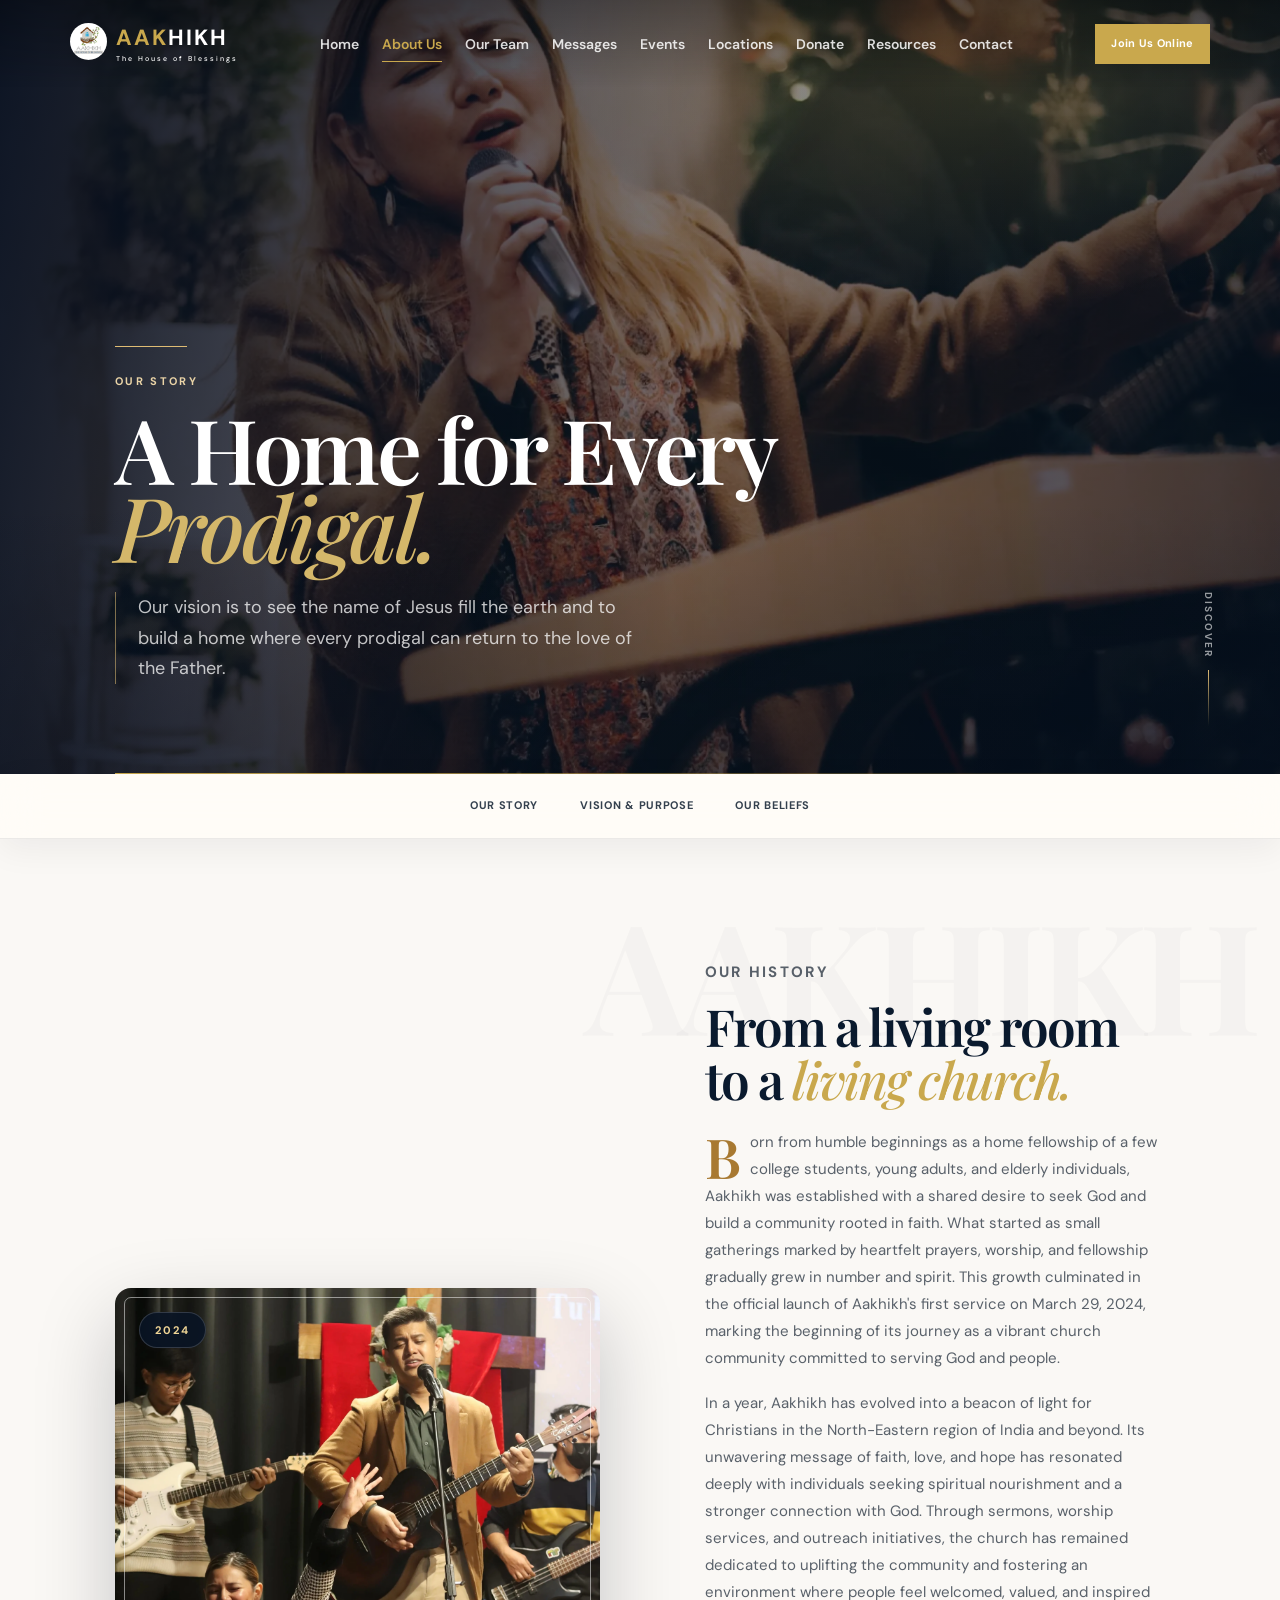
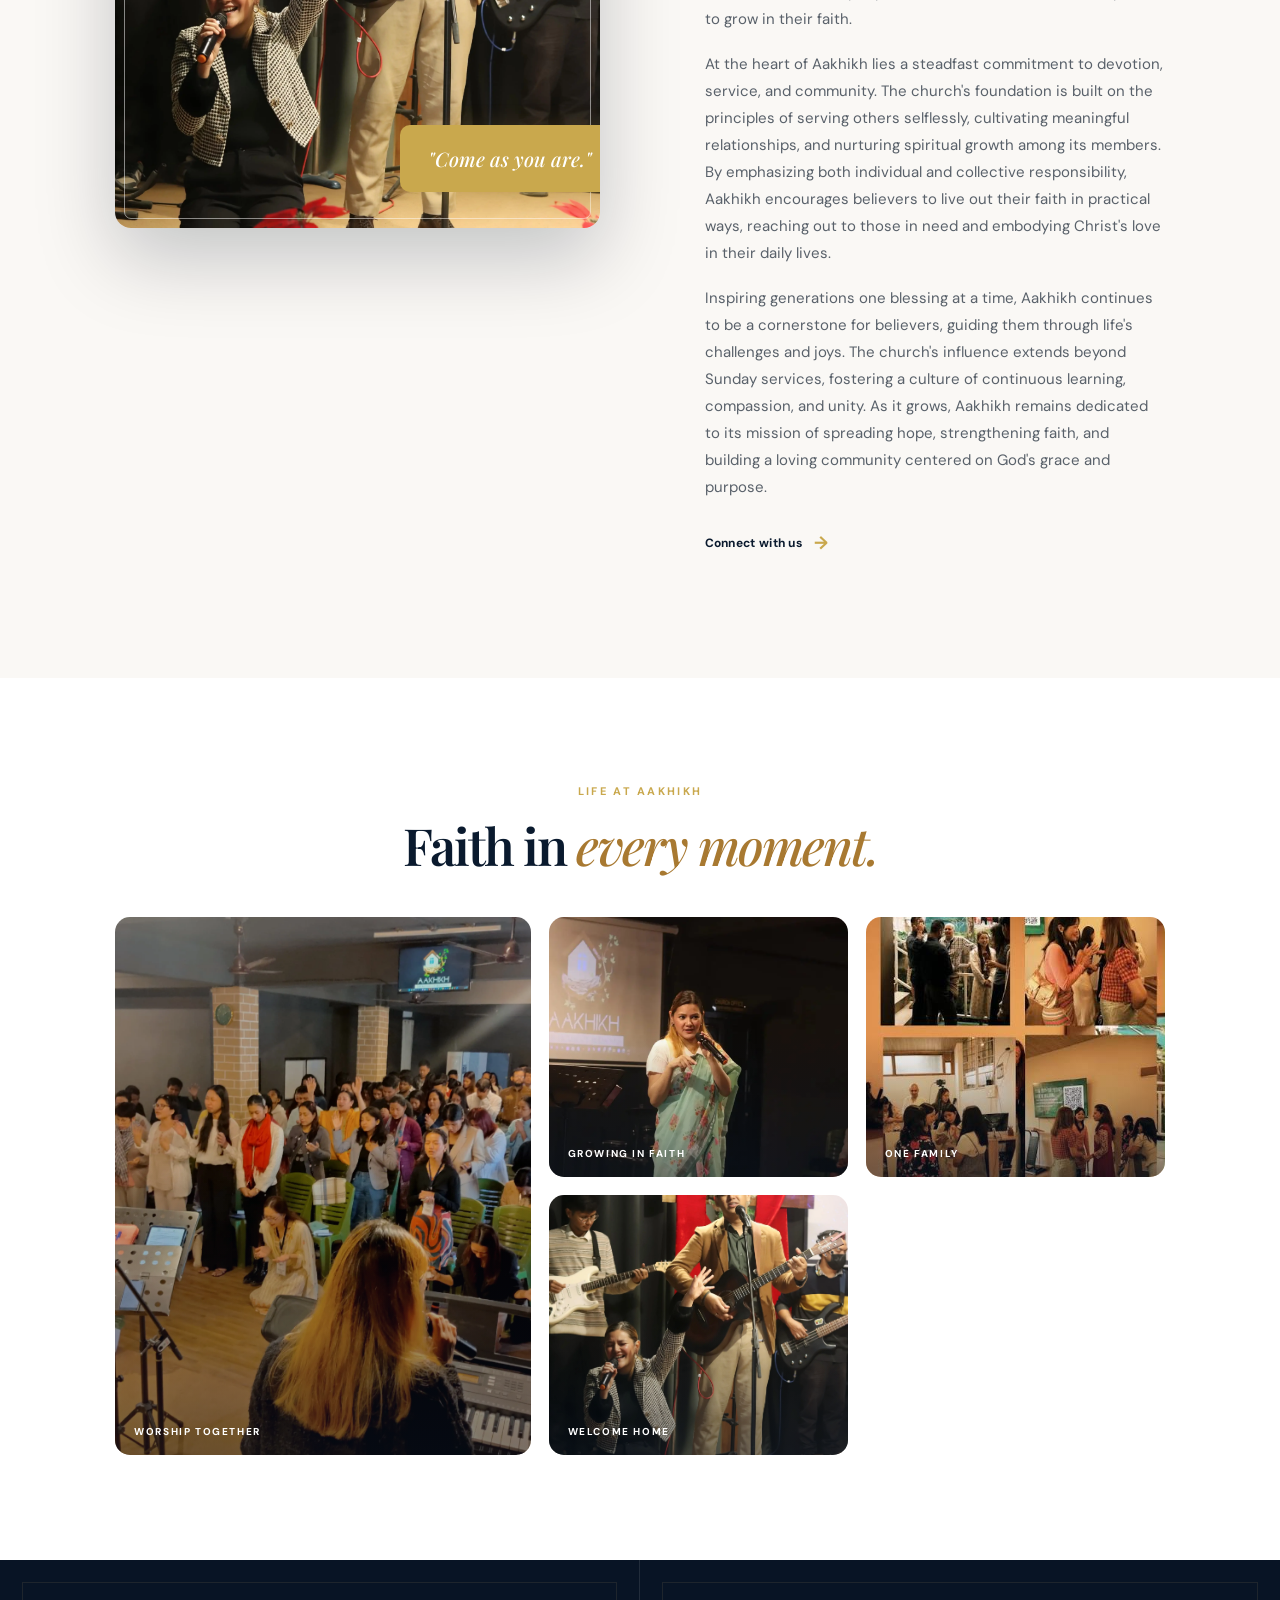
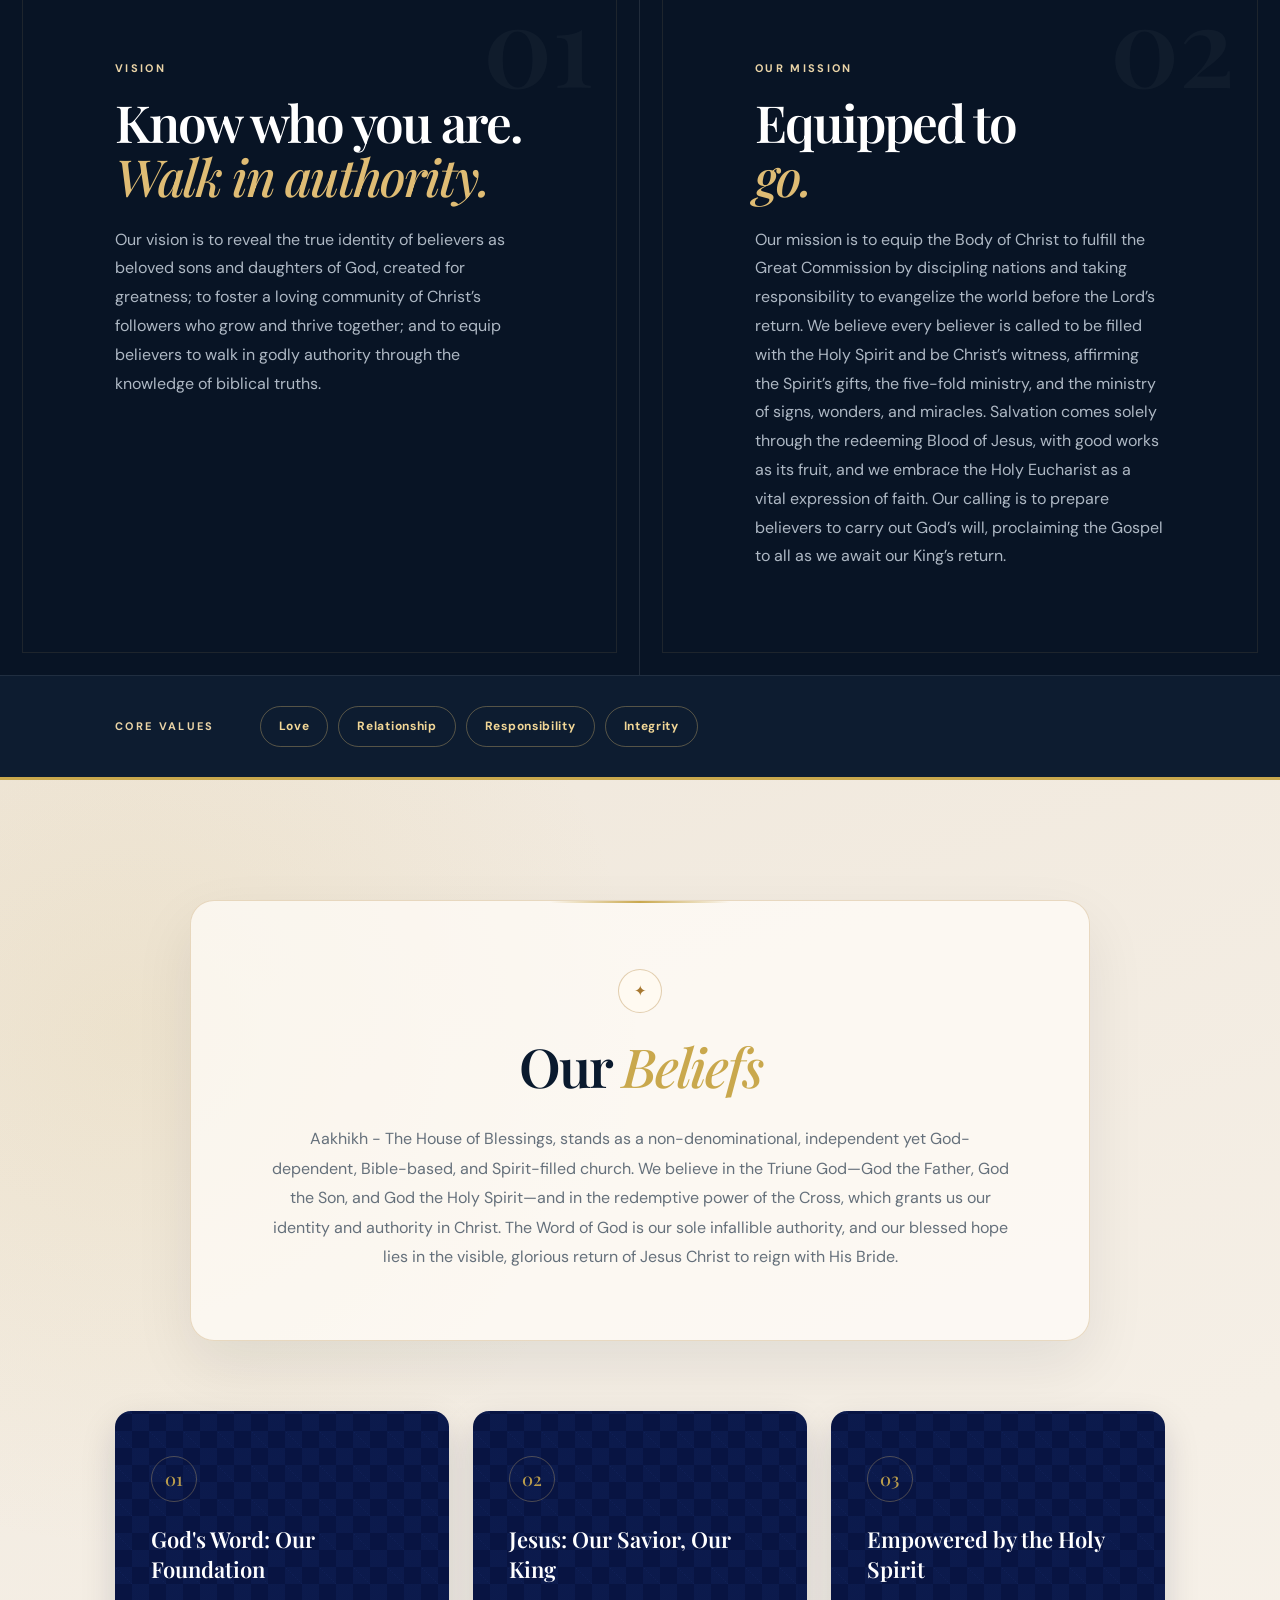
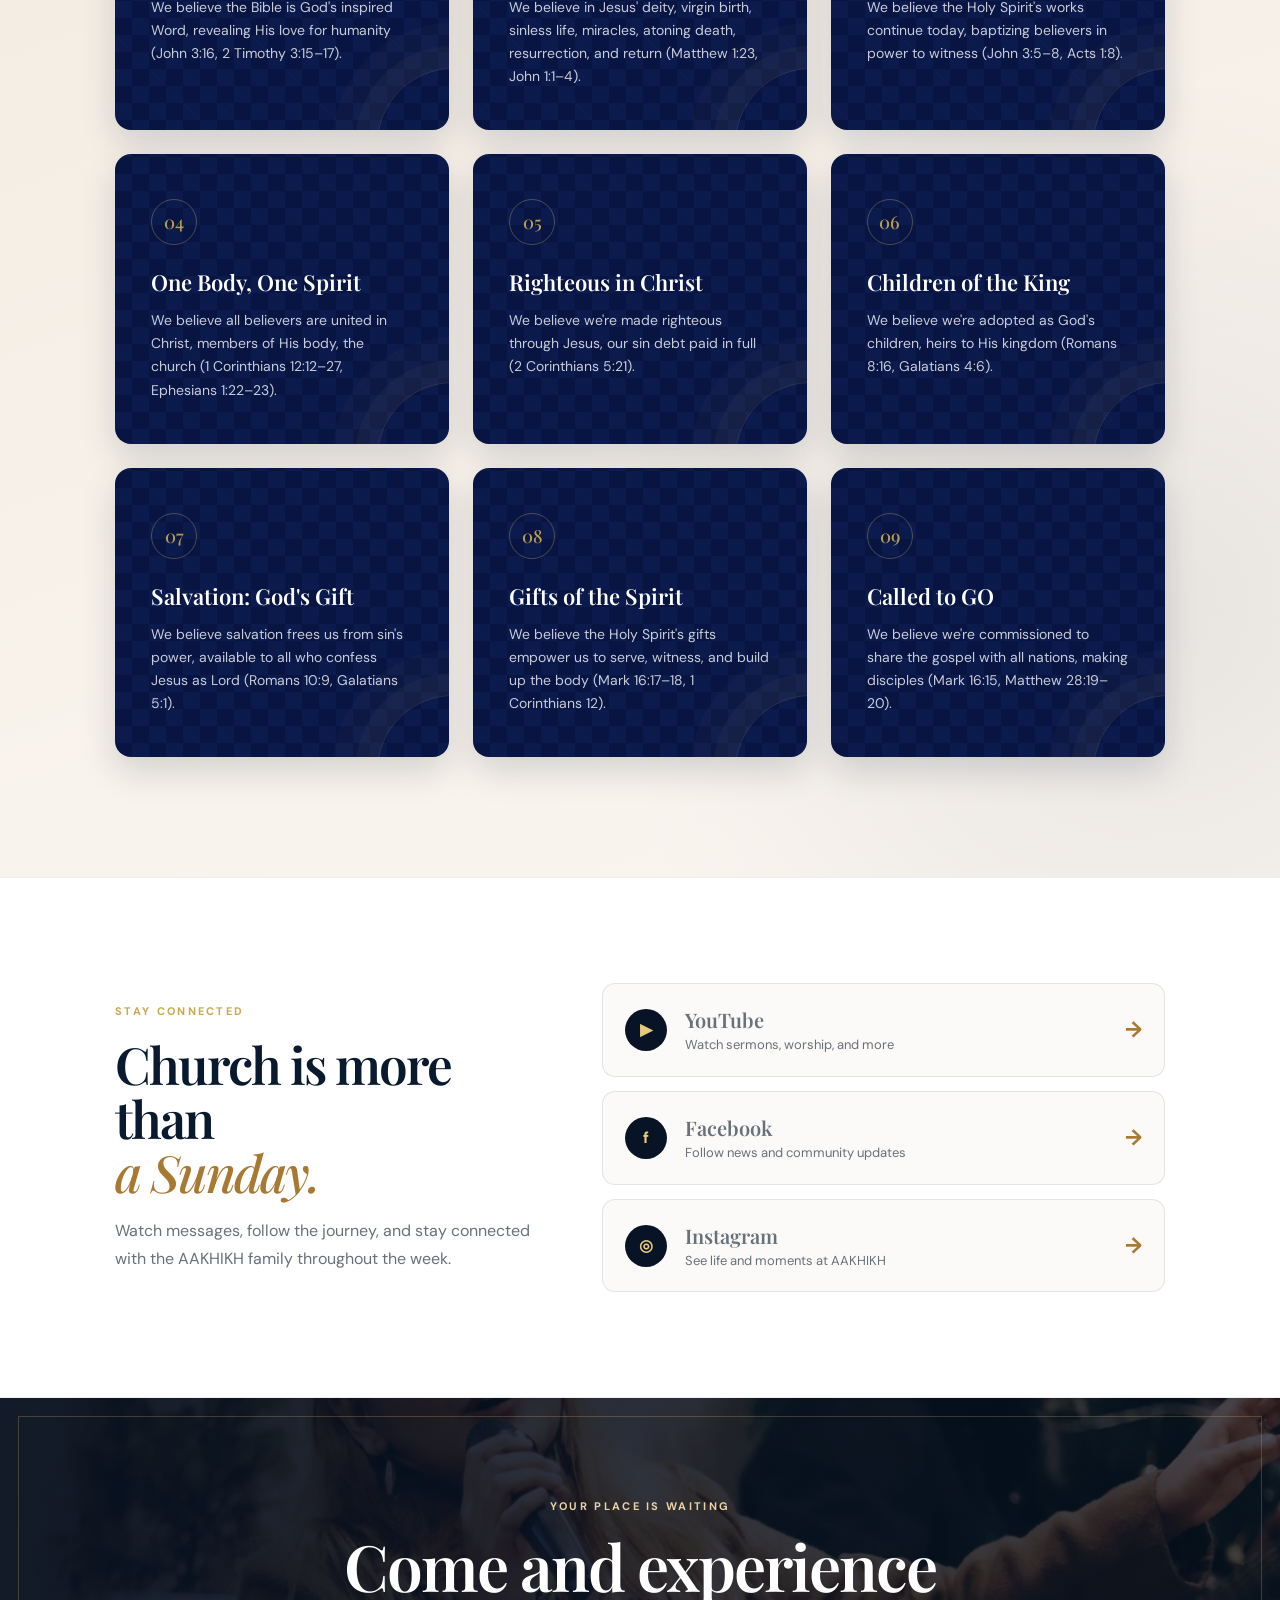
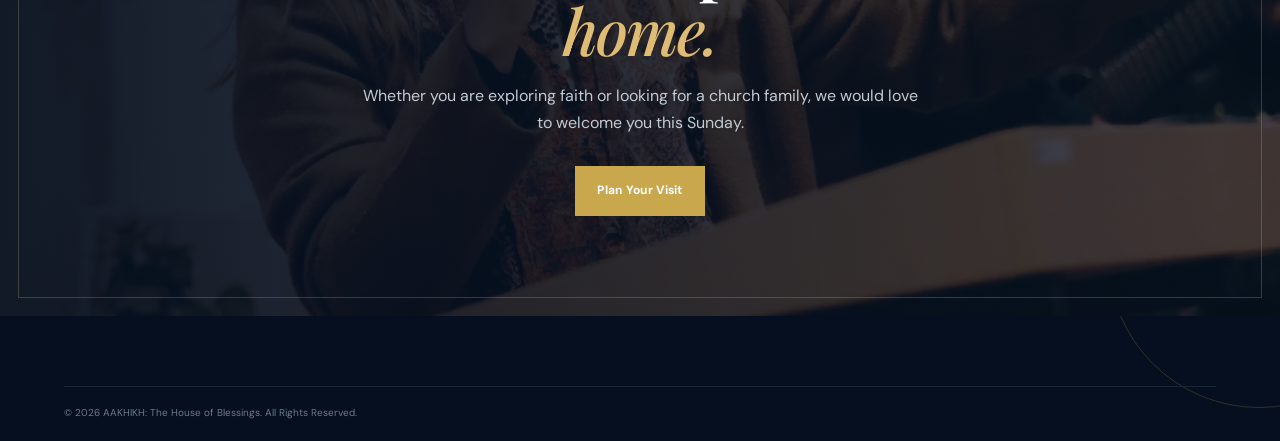
==== commit 44bdd50d: "Refine beliefs, schedules, and team content" ====
--- a/about.html
+++ b/about.html
@@ -162,19 +162,6 @@
 
     .about-story-copy p:last-of-type { margin-bottom: 28px; }
 
-    .belief-statement {
-      padding: 95px 9%;
-      display: grid;
-      grid-template-columns: minmax(220px, .55fr) minmax(420px, 1.45fr);
-      gap: clamp(45px, 8vw, 120px);
-      align-items: start;
-      background: #081425;
-      color: #fff;
-    }
-    .belief-statement h2 { margin: 0; font: 600 clamp(42px,5vw,68px)/1 var(--serif); letter-spacing: -2px; }
-    .belief-statement h2 em { display: block; color: #dfbc74; font-weight: 500; }
-       .belief-statement p { max-width: 820px; margin: 0; color: #c0c8d1; font-size: clamp(16px,1.35vw,19px); line-height: 1.9; }
-
     /* ── BELIEFS ──────────────────────────────────────── */
     .beliefs {
       padding: 120px 9%;
@@ -204,21 +191,32 @@
     .vision-band aside b { padding: 10px 18px; border: 1px solid rgba(223,188,116,.35); border-radius: 100px; color: #f1d696; font-size: 12px; letter-spacing: .7px; }
 
     .beliefs-heading {
+      position: relative;
       text-align: center;
-      max-width: 620px;
-      margin: 0 auto 60px;
-    }
+      max-width: 900px;
+      margin: 0 auto 70px;
+      padding: clamp(42px, 6vw, 68px) clamp(28px, 7vw, 80px);
+      border: 1px solid rgba(180, 134, 66, .28);
+      border-radius: 24px;
+      background: rgba(255, 253, 249, .72);
+      box-shadow: 0 24px 60px rgba(8, 20, 37, .08);
+      overflow: hidden;
+    }
+    .beliefs-heading::before { content: '✦'; display: grid; place-items: center; width: 42px; height: 42px; margin: 0 auto 20px; border: 1px solid rgba(180,134,66,.38); border-radius: 50%; color: #a87931; background: #fffaf1; font-size: 15px; }
+    .beliefs-heading::after { content: ''; position: absolute; width: 180px; height: 2px; top: 0; left: 50%; transform: translateX(-50%); background: linear-gradient(90deg,transparent,#c9a84d,transparent); }
 
     .beliefs-heading h2 {
       font: 600 clamp(36px,4.2vw,60px)/1.24 var(--serif);
       letter-spacing: -2px;
-      margin: 0 0 16px;
+      margin: 0 0 24px;
     }
 
     .beliefs-heading > p:last-child {
       color: #65707b;
-      margin: 0;
-      font-size: 15px;
+      max-width: 750px;
+      margin: 0 auto;
+      font-size: clamp(15px, 1.25vw, 18px);
+      line-height: 1.85;
     }
 
     .belief-grid {
@@ -432,7 +430,6 @@
       .about-story-photo::after { display: none; }
           .belief-grid { grid-template-columns: 1fr 1fr; }
       .beliefs { padding: 90px 7%; }
-      .belief-statement { padding: 80px 7%; grid-template-columns: 1fr; gap: 30px; }
       .pastor-portraits { height: 430px; max-width: 600px; }
       .social-community-inner { grid-template-columns: 1fr; gap: 38px; }
       .about-gallery { padding: 85px 7%; }
@@ -444,8 +441,10 @@
       .about-hero h1 { letter-spacing: -2.5px; }
       .hero-scroll { display: none; }
       .beliefs { padding: 70px 6%; }
+      .beliefs-heading { margin-bottom: 48px; padding: 38px 22px; border-radius: 18px; }
+      .beliefs-heading h2 { margin-bottom: 19px; }
+      .beliefs-heading > p:last-child { text-align: left; line-height: 1.75; }
       .belief-grid { grid-template-columns: 1fr; }
-      .belief-statement { padding: 65px 6%; }
       .belief { padding: 32px 26px; }
       .social-community { padding: 70px 6%; }
       .social-link { padding: 17px; gap: 14px; }
@@ -548,16 +547,11 @@
       <aside><p class="eyebrow light">Core values</p><div><b>Love</b><b>Relationship</b><b>Responsibility</b><b>Integrity</b></div></aside>
     </section>
 
-    <!-- OUR BELIEFS STATEMENT -->
-    <section class="belief-statement" id="our-beliefs">
-      <h2>Our <em>Beliefs</em></h2>
-      <p>Aakhikh - The House of Blessings, stands as a non-denominational, independent yet God-dependent, Bible-based, and Spirit-filled church. We believe in the Triune God—God the Father, God the Son, and God the Holy Spirit—and in the redemptive power of the Cross, which grants us our identity and authority in Christ. The Word of God is our sole infallible authority, and our blessed hope lies in the visible, glorious return of Jesus Christ to reign with His Bride.</p>
-    </section>
-
     <!-- BELIEF FOUNDATIONS -->
-    <section class="beliefs">
+    <section class="beliefs" id="our-beliefs">
       <div class="beliefs-heading">
-        <h2>Rooted in love.<br><em>Living with purpose.</em></h2>
+        <h2>Our <em>Beliefs</em></h2>
+        <p>Aakhikh - The House of Blessings, stands as a non-denominational, independent yet God-dependent, Bible-based, and Spirit-filled church. We believe in the Triune God—God the Father, God the Son, and God the Holy Spirit—and in the redemptive power of the Cross, which grants us our identity and authority in Christ. The Word of God is our sole infallible authority, and our blessed hope lies in the visible, glorious return of Jesus Christ to reign with His Bride.</p>
       </div>
       <div class="belief-grid">
         <article class="belief"><span class="belief-number">01</span><h3>God's Word: Our Foundation</h3><p>We believe the Bible is God's inspired Word, revealing His love for humanity (John 3:16, 2 Timothy 3:15–17).</p></article>
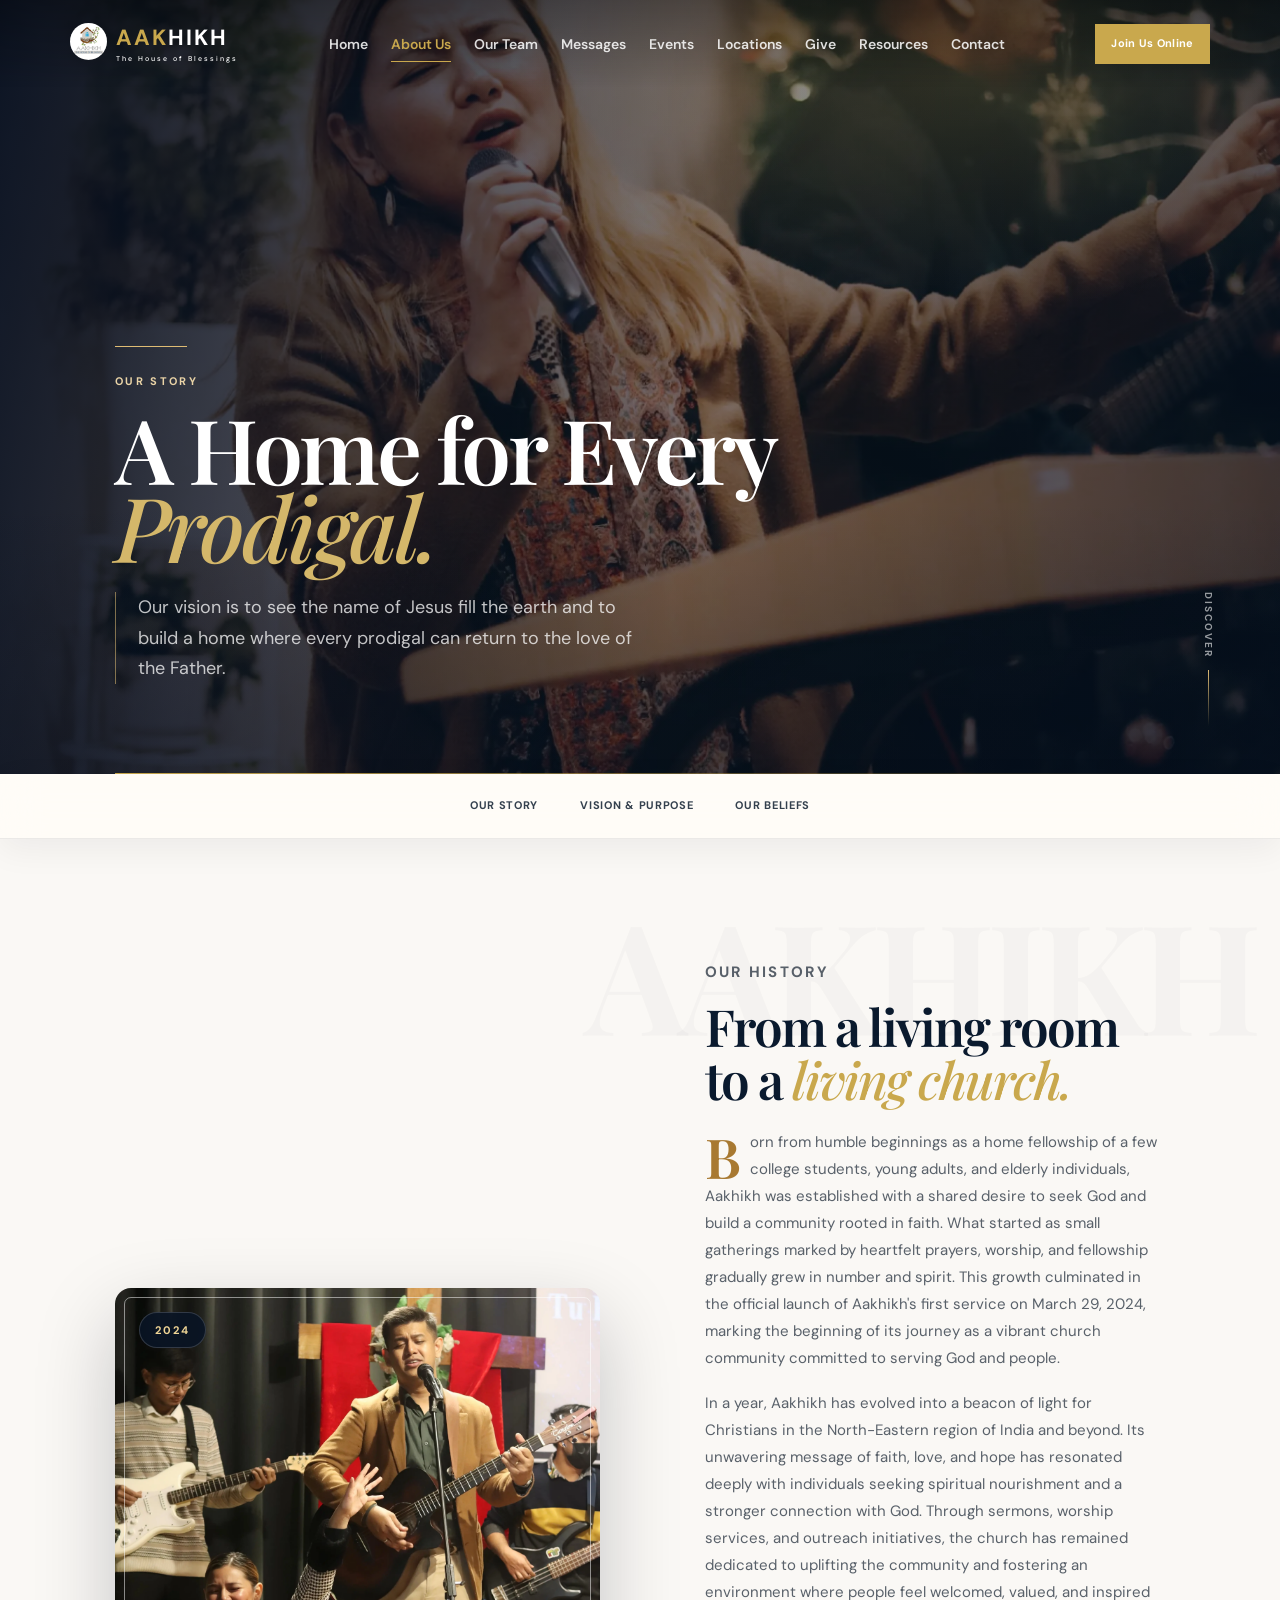
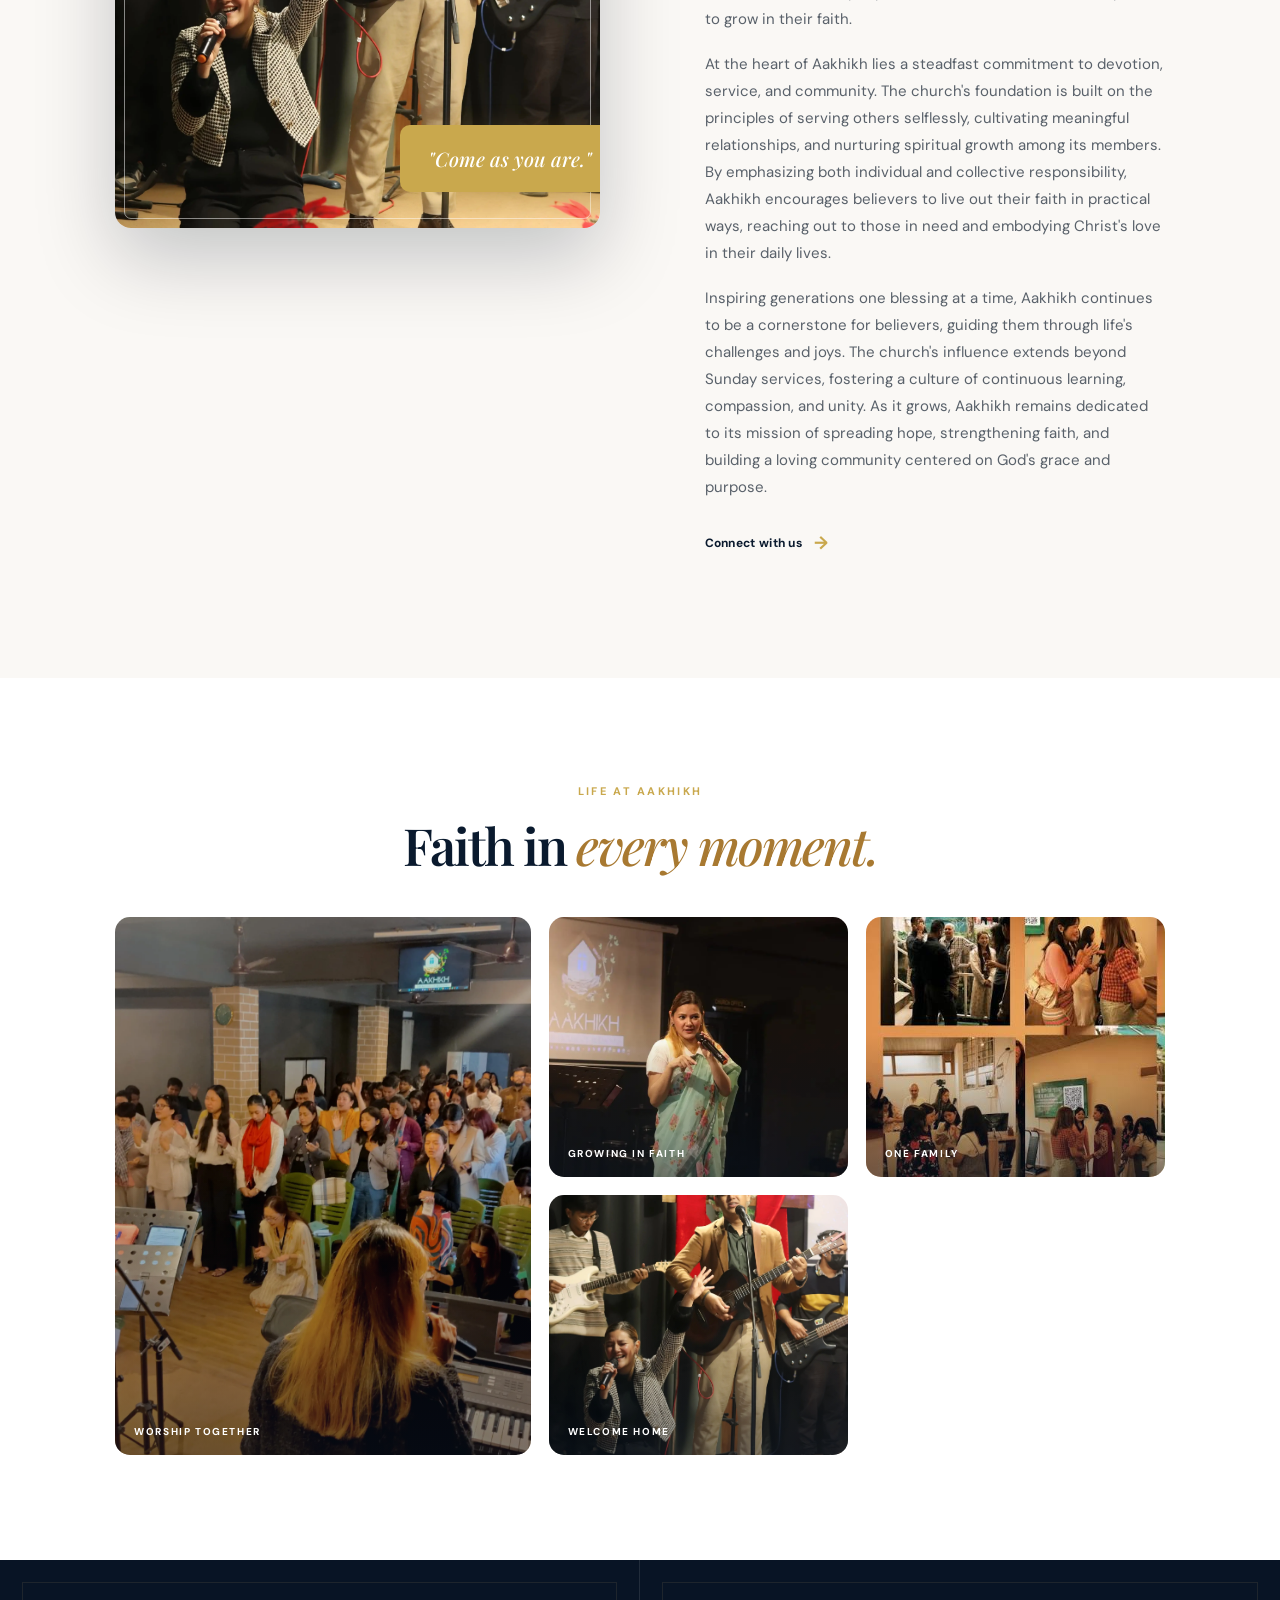
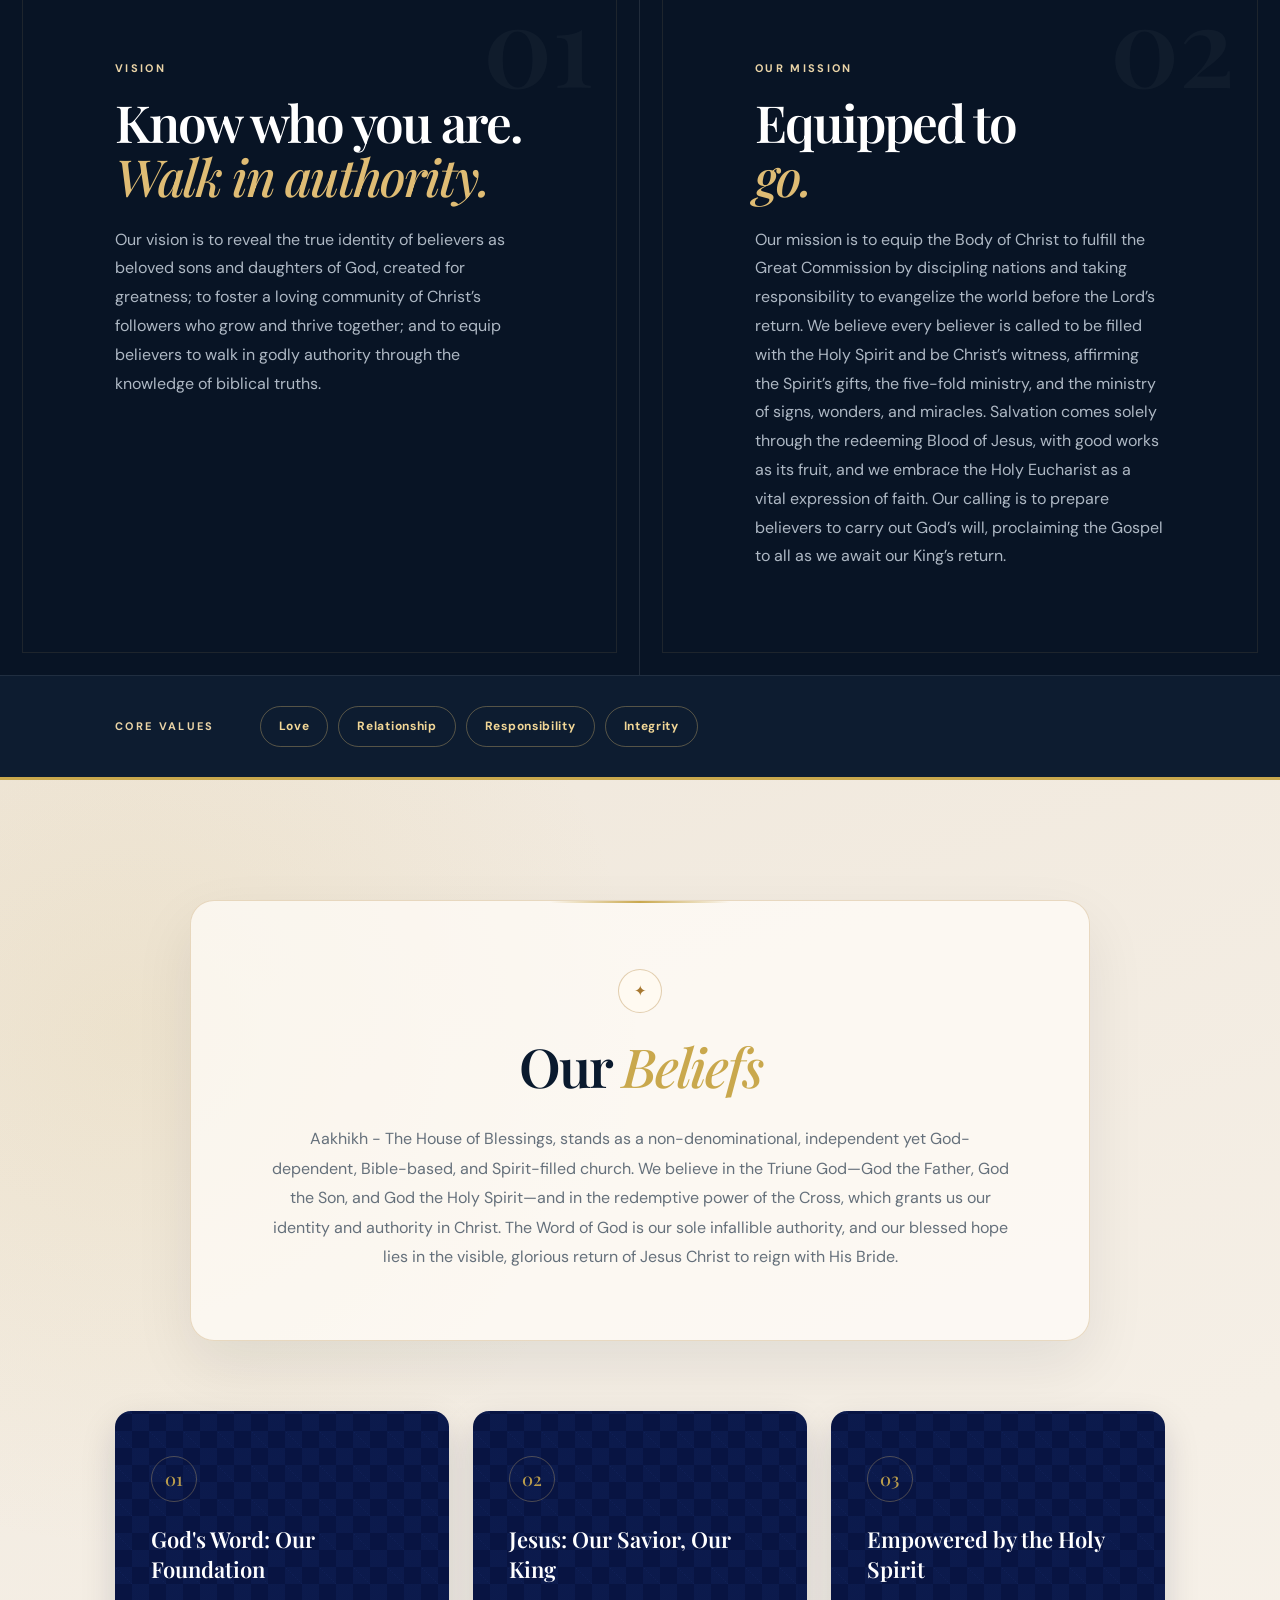
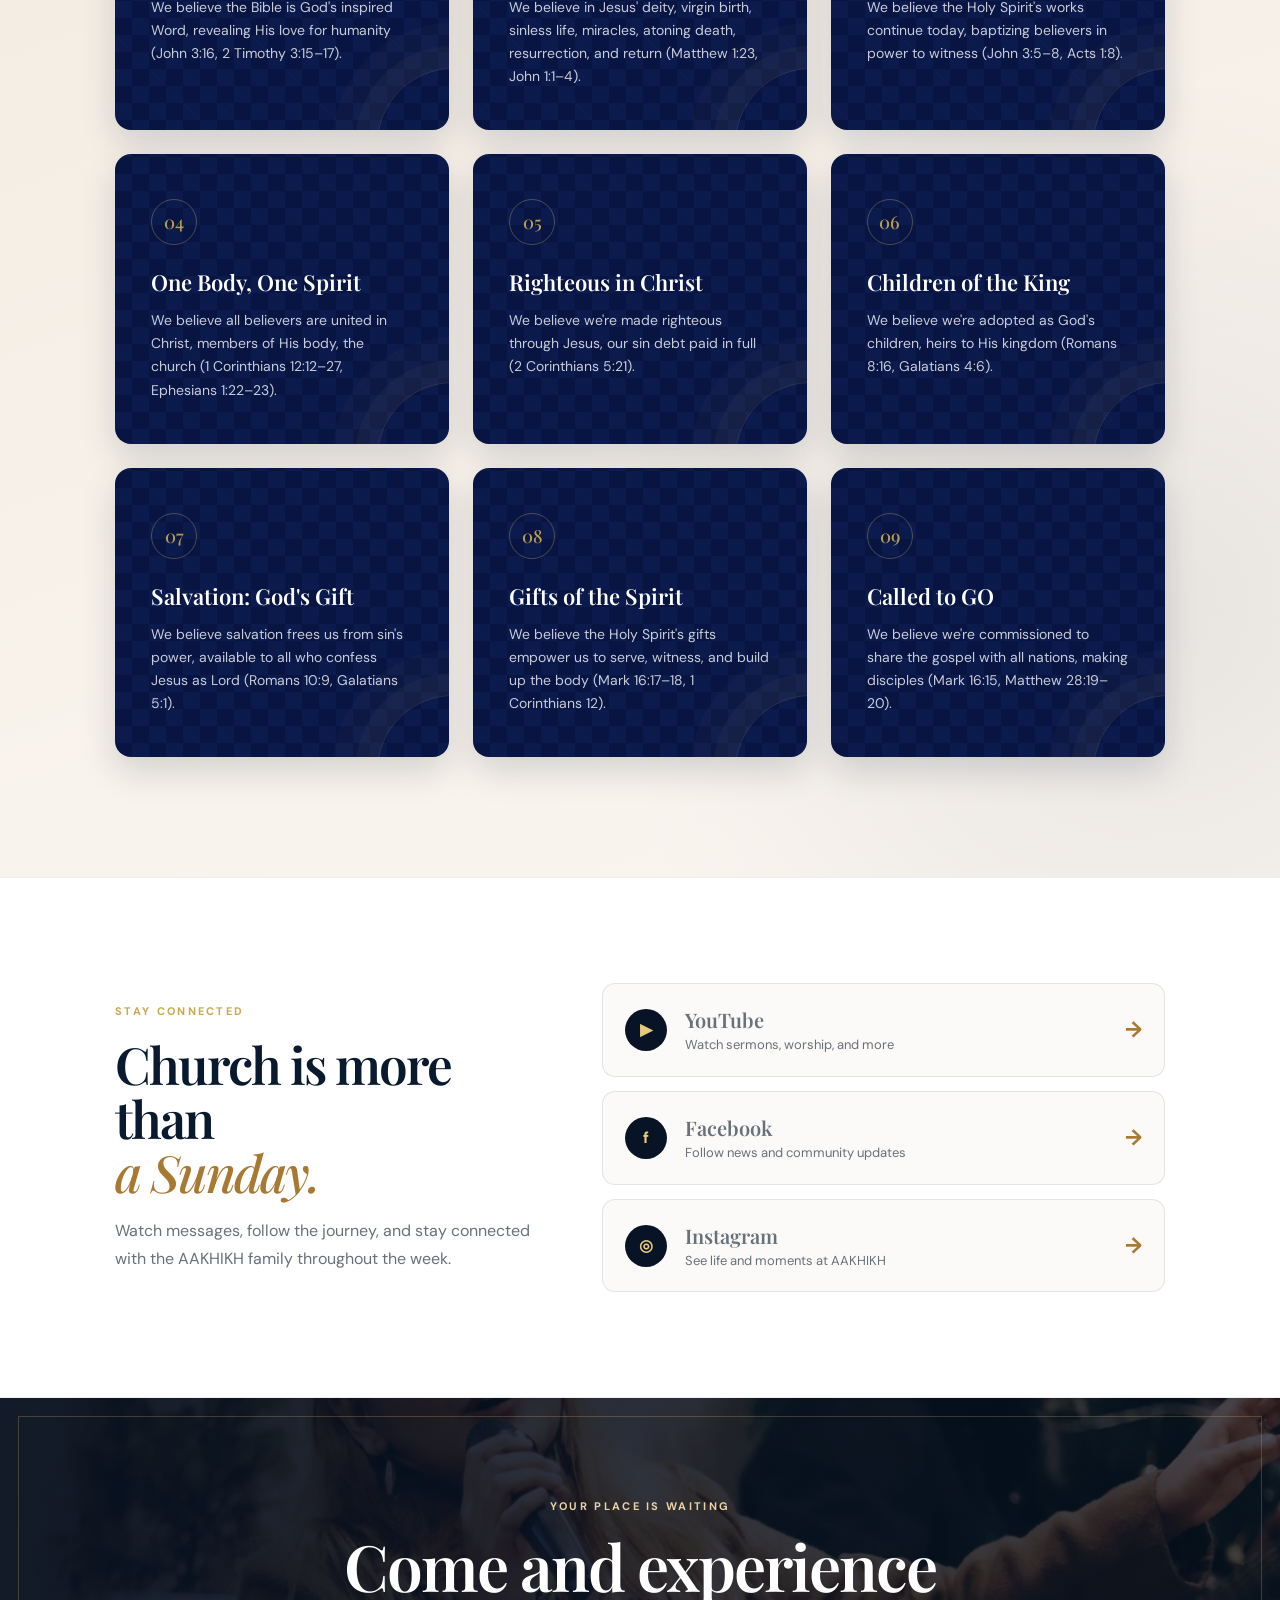
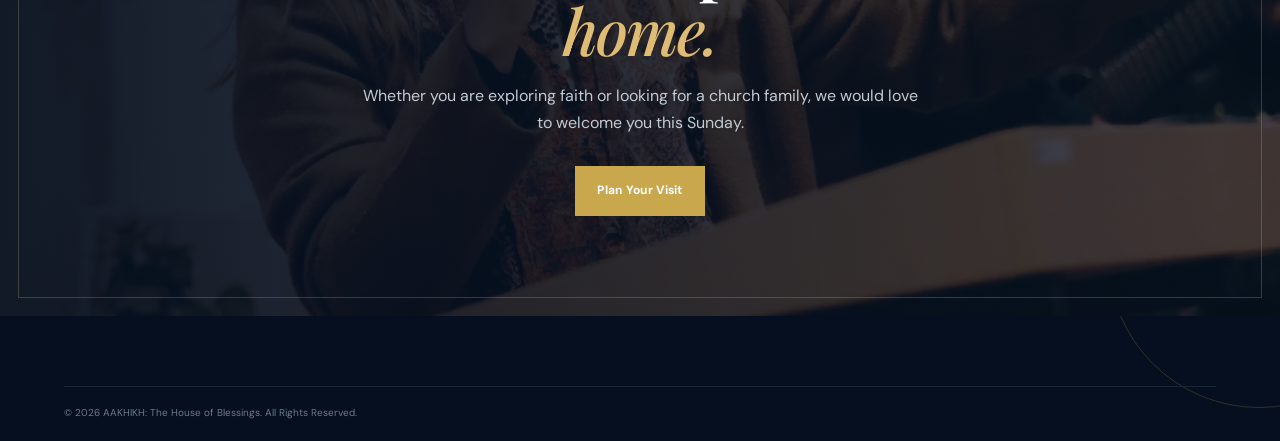
==== commit e8b9e94d: "Replace Donate labels with Give" ====
--- a/about.html
+++ b/about.html
@@ -478,7 +478,7 @@
       <a href="messages.html">Messages</a>
       <a href="events.html">Events</a>
       <a href="locations.html">Locations</a>
-      <a href="donate.html">Donate</a>
+      <a href="donate.html">Give</a>
       <a href="resources.html">Resources</a>
       <a href="contact.html">Contact</a>
     </nav>
@@ -488,7 +488,7 @@
   <div class="mobile-menu" aria-hidden="true">
     <button class="close-menu" aria-label="Close menu">&times;</button>
     <a href="index.html">Home</a><a href="about.html">About Us</a><a href="team.html">Our Team</a><a href="messages.html">Messages</a>
-    <a href="events.html">Events</a><a href="locations.html">Locations</a><a href="donate.html">Donate</a>
+    <a href="events.html">Events</a><a href="locations.html">Locations</a><a href="donate.html">Give</a>
     <a href="resources.html">Resources</a><a href="contact.html">Contact</a>
     <a class="button" href="online.html">Join Us Online</a>
   </div>
--- a/styles.css
+++ b/styles.css
@@ -612,6 +612,14 @@
   color: var(--gold);
 }
 
+.footer-links .contact-numbers {
+  display: flex;
+  align-items: center;
+  gap: 9px;
+  white-space: nowrap;
+  color: #818d9d;
+}
+
 .brand footer {
   color: #fff;
   font-size: 20px;
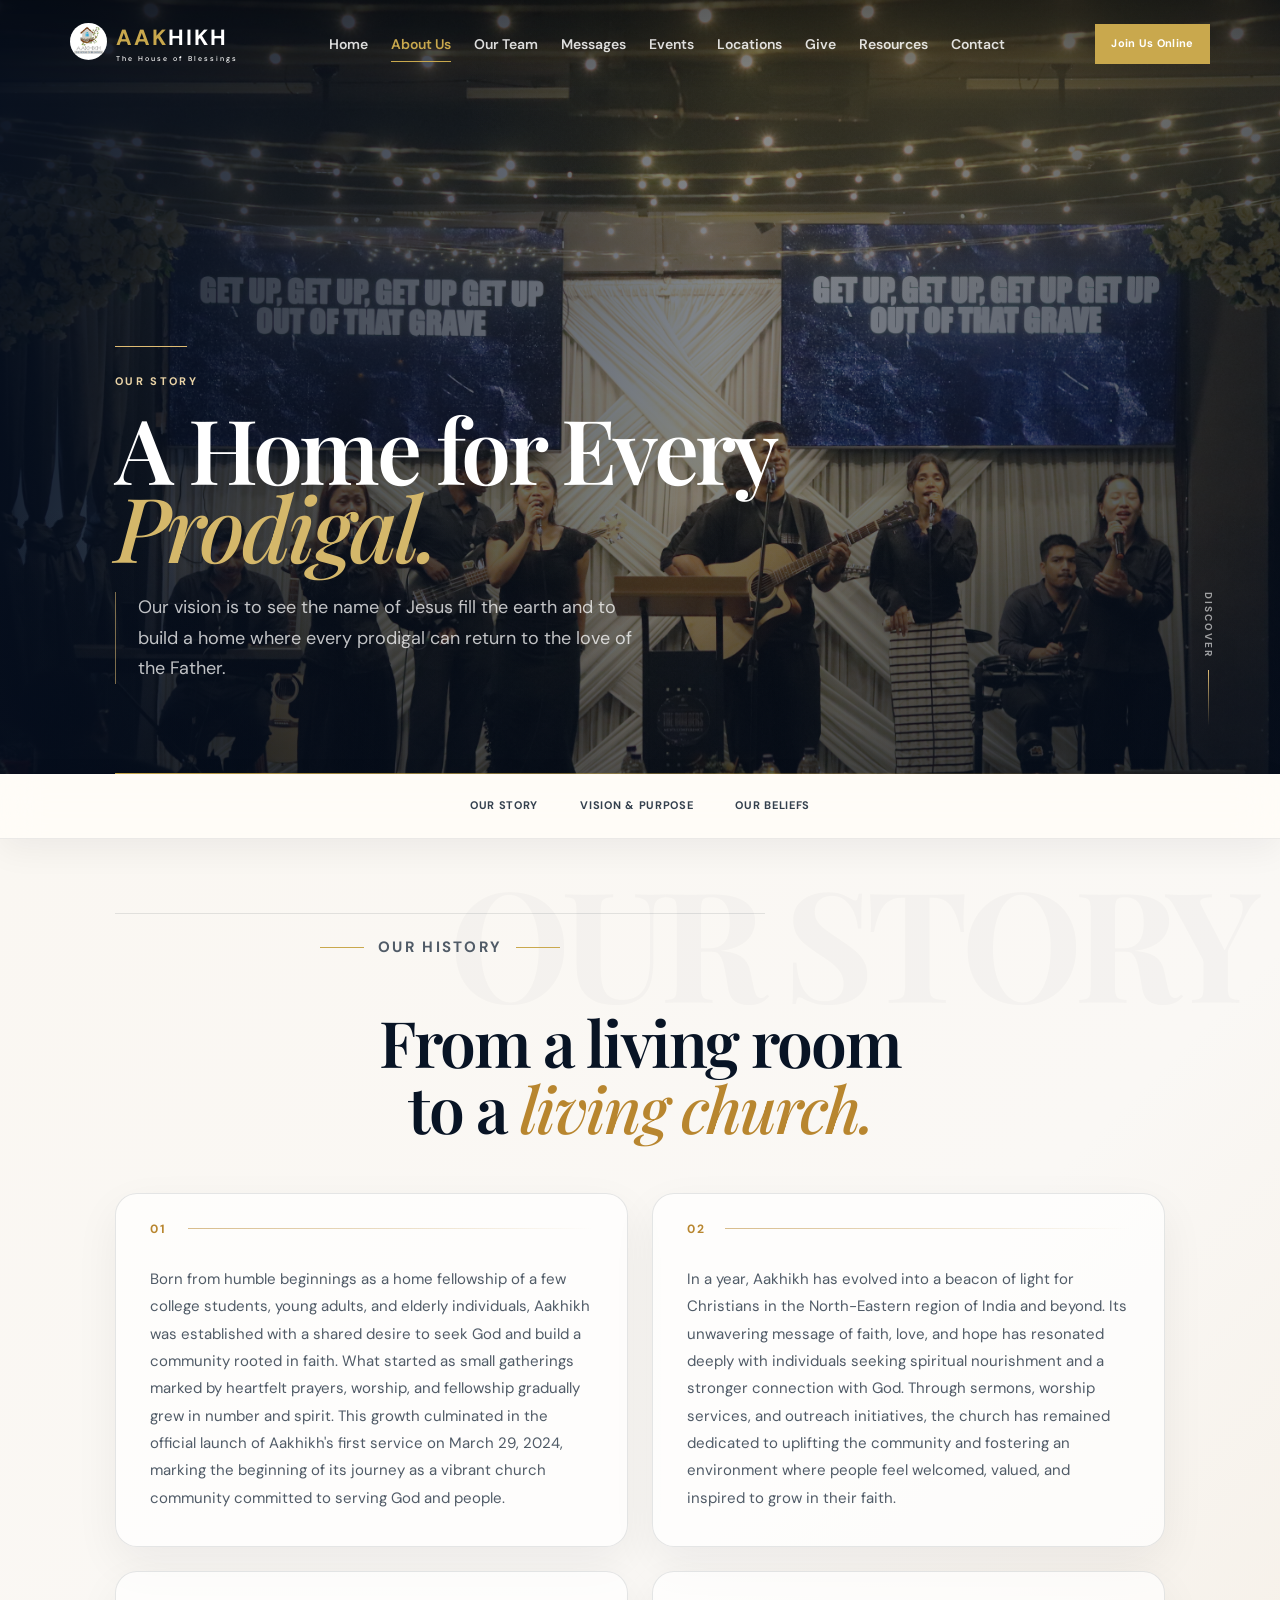
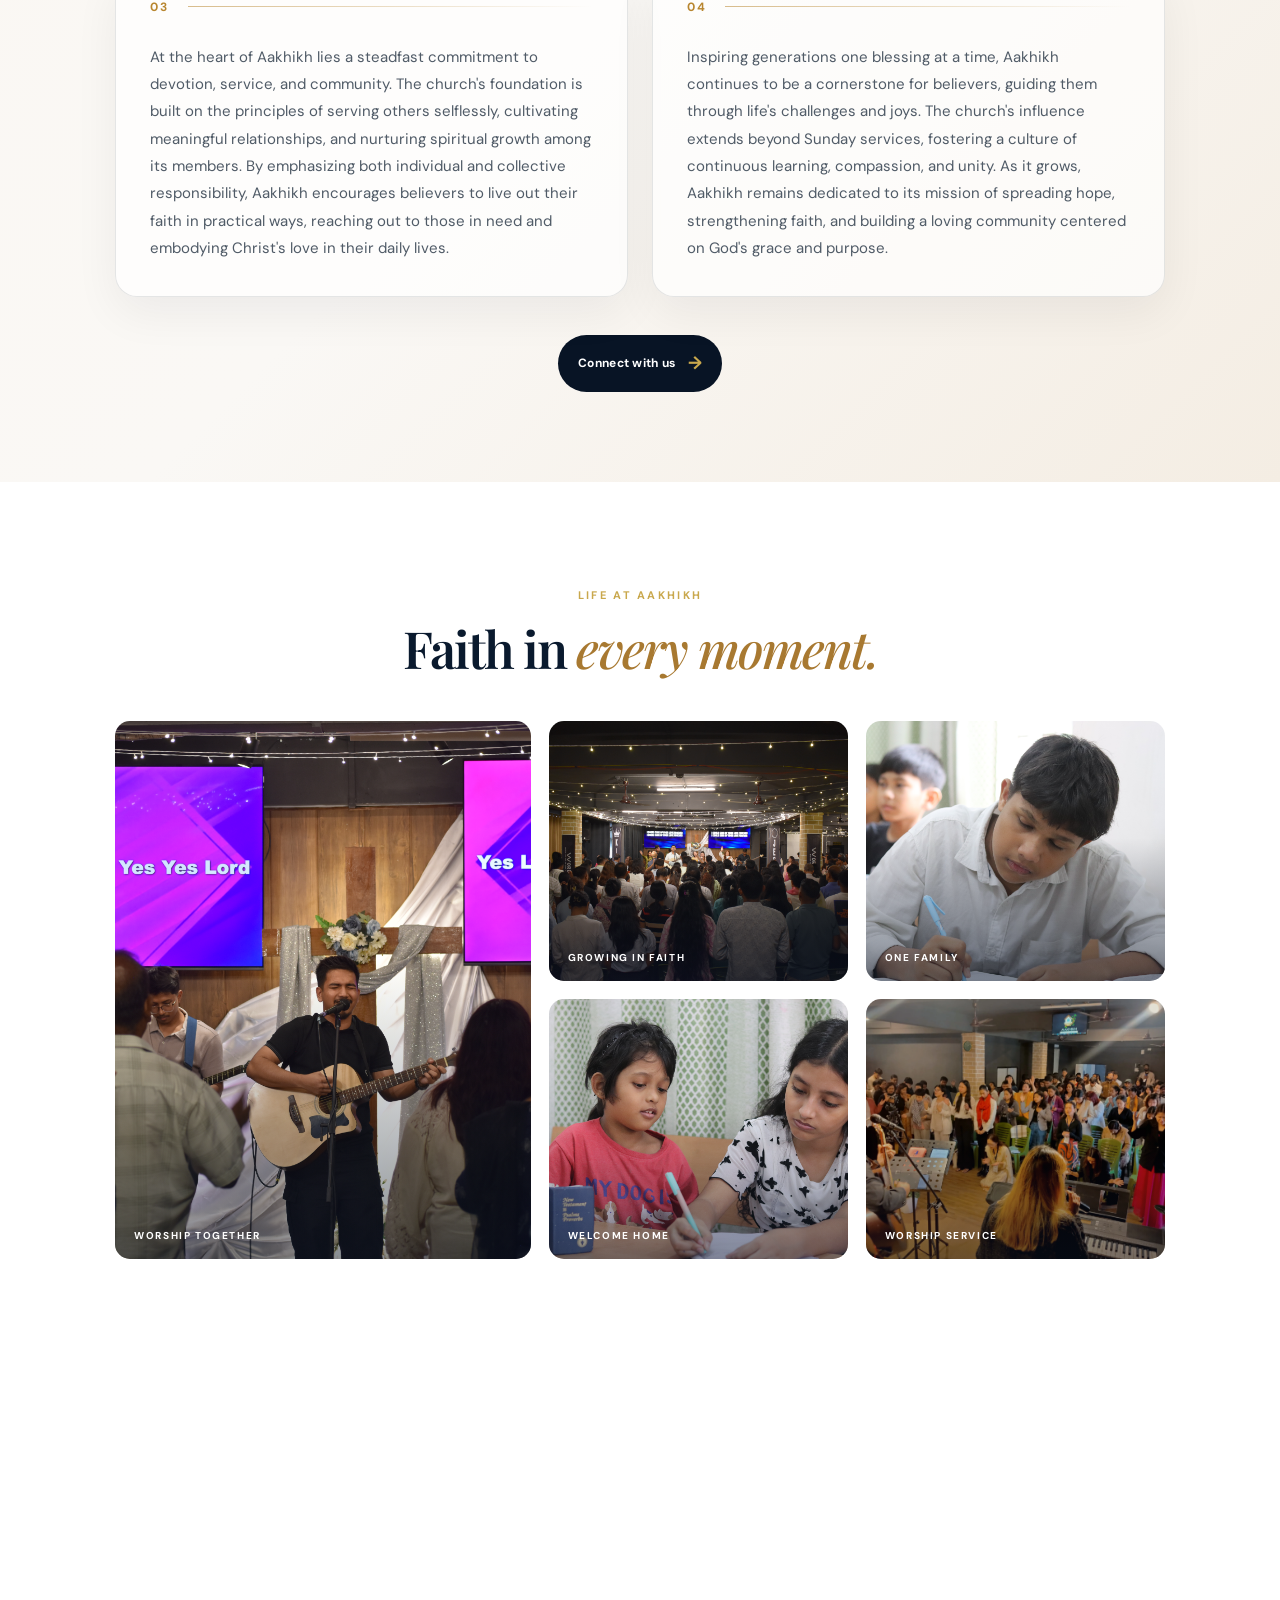
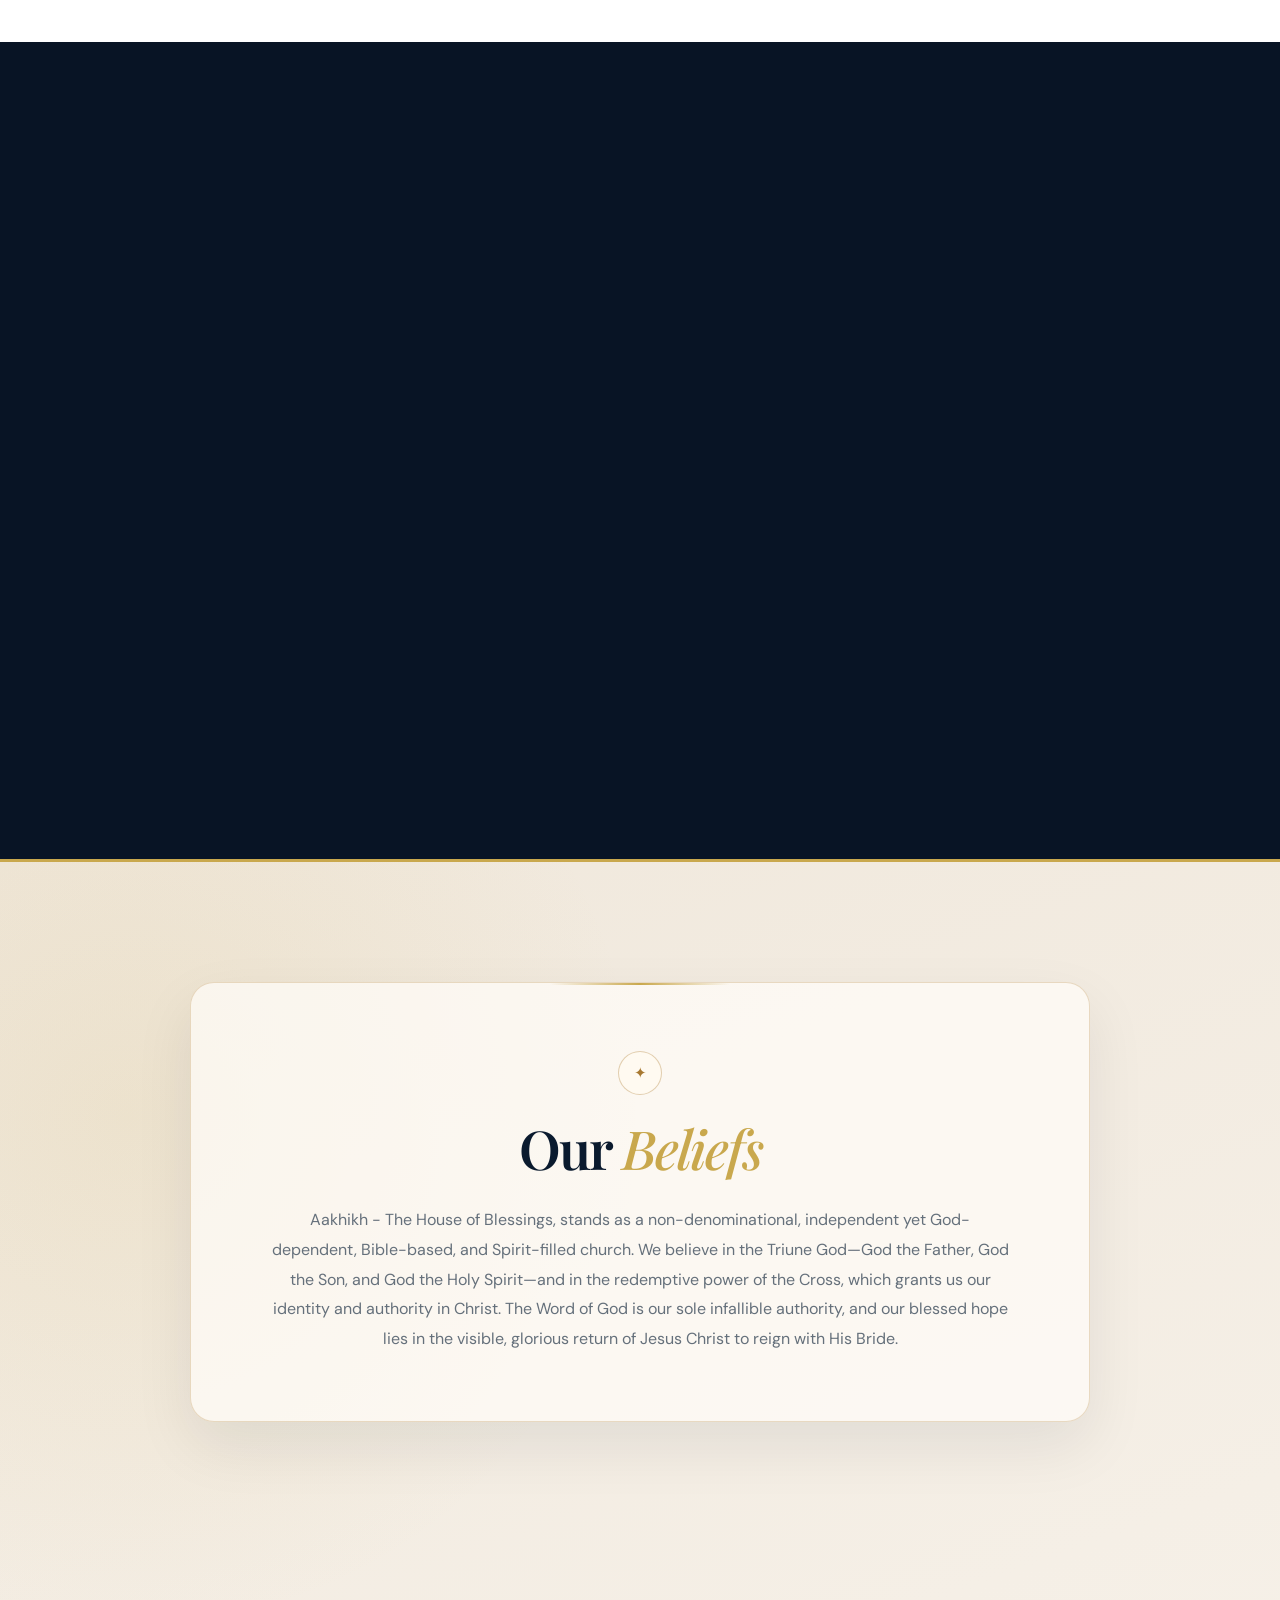
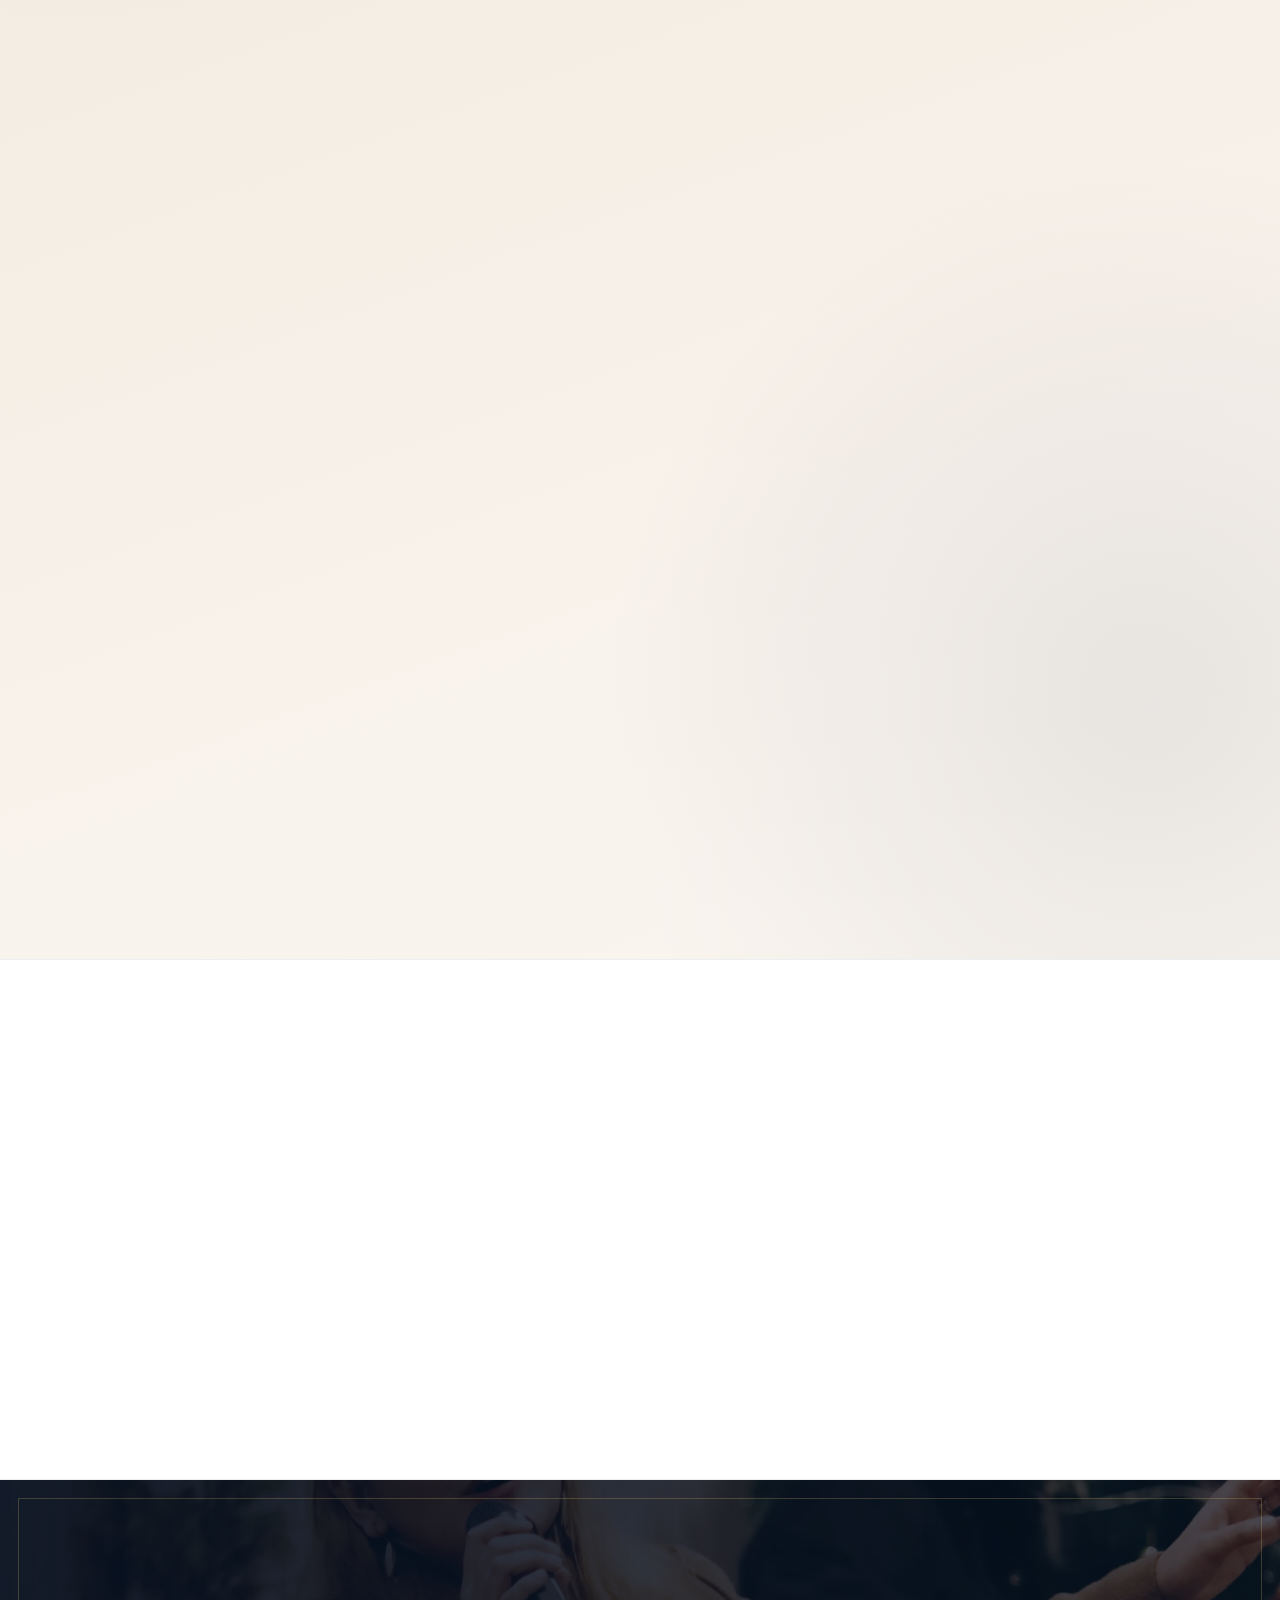
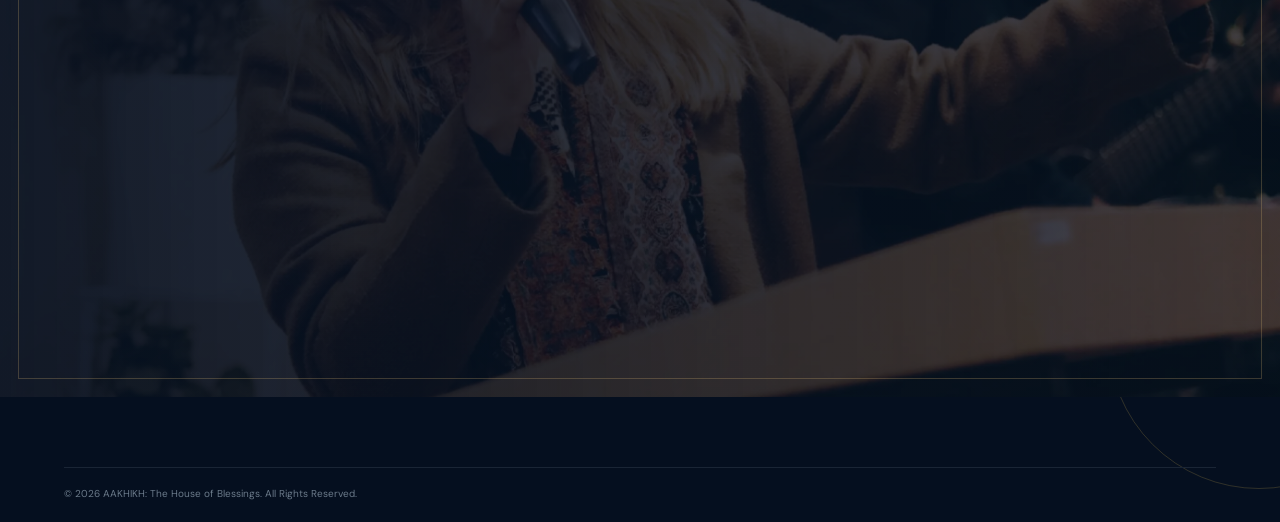
==== commit 78f85350: "Update home and about page imagery and layout" ====
--- a/about.html
+++ b/about.html
@@ -56,7 +56,7 @@
       z-index: -2;
       background:
         linear-gradient(100deg, rgba(5,14,30,.97) 0%, rgba(5,14,30,.5) 55%, rgba(5,14,30,.75) 100%),
-        url('1 (1.webp') center/cover no-repeat;
+        url('ab1.jpeg') center/cover no-repeat;
       animation: slowZoom 20s ease alternate infinite;
     }
 
@@ -161,6 +161,63 @@
     .about-story-copy h2 + p::first-letter { float: left; margin: 7px 9px 0 0; color: #a87931; font: 600 55px/.75 var(--serif); }
 
     .about-story-copy p:last-of-type { margin-bottom: 28px; }
+
+    /* Refined history feature */
+    .about-story { padding: clamp(48px,5vw,72px) 9% clamp(70px,7vw,100px); grid-template-columns: minmax(0,1fr); gap: 48px; align-items: start; overflow: hidden; background: linear-gradient(135deg,#faf7f2 0%,var(--paper) 55%,#f4ede3 100%); }
+    .about-story::before { content: 'OUR STORY'; top: 2%; white-space: nowrap; }
+    .about-story-visual { position: relative; top: auto; width: 100%; max-width: 1240px; margin: 0 auto; }
+    .about-story-photo { height: clamp(460px,62vw,680px); border-radius: 28px 28px 110px 28px; box-shadow: 0 34px 80px rgba(5,15,28,.2); outline-color: rgba(255,255,255,.62); outline-offset: -12px; }
+    .about-story-photo::before { content: 'EST. 2024'; left: 28px; top: 28px; padding: 11px 17px; font-size: 10px; }
+    .about-story-photo::after { content: ''; inset: 0; right: 0; bottom: 0; padding: 0; border-radius: 0; background: linear-gradient(to top,rgba(5,15,28,.58),transparent 42%); box-shadow: none; }
+    .about-story-caption { position: relative; z-index: 2; width: calc(100% - 42px); margin: -86px 21px 0; padding: 24px 26px; box-sizing: border-box; border: 1px solid rgba(255,255,255,.18); border-radius: 16px 16px 50px 16px; background: rgba(8,20,37,.92); backdrop-filter: blur(12px); color: #fff; box-shadow: 0 18px 38px rgba(5,15,28,.2); }
+    .about-story-caption strong { display: block; margin-bottom: 6px; color: #f1d696; font: italic 500 22px var(--serif); }
+    .about-story-caption span { color: #aeb8c4; font-size: 12px; line-height: 1.55; letter-spacing: .3px; }
+    .about-story-copy { position: relative; z-index: 1; width: 100%; max-width: 1240px; margin: 0 auto; padding-top: 10px; }
+    .about-story-copy .eyebrow { display: flex; align-items: center; gap: 14px; margin-bottom: 18px; }
+    .about-story-copy .eyebrow::before { content: ''; width: 44px; height: 1px; background: var(--gold); }
+    .about-story-copy h2 { margin-bottom: 32px; color: #081425; font-size: clamp(40px,4.2vw,62px); line-height: 1.03; }
+    .about-story-copy h2 em { color: #b8862f; font-weight: 500; }
+    .about-story-copy p { max-width: 650px; margin: 0; padding: 20px 0; border-top: 1px solid rgba(8,20,37,.1); color: #505b67; font-size: clamp(15px,1.05vw,17px); line-height: 1.85; }
+    .about-story-copy h2 + p { padding-top: 0; border-top: 0; color: #34404e; font-size: clamp(16px,1.15vw,18px); }
+    .about-story-copy h2 + p::first-letter { margin: 8px 10px 0 0; font-size: 58px; line-height: .72; }
+    .about-story-text { display: grid; grid-template-columns: repeat(2,minmax(0,1fr)); gap: 0 clamp(36px,6vw,90px); max-width: none; }
+    .about-story-copy .about-story-text p { padding: 20px 0; }
+    .about-story-copy .about-story-text p:nth-child(-n+2) { padding-top: 0; border-top: 0; }
+    .about-story-copy .about-story-text p:first-child { color: #34404e; font-size: clamp(16px,1.08vw,18px); }
+    .about-story-copy .about-story-text p:first-child::first-letter { float: left; margin: 8px 10px 0 0; color: #a87931; font: 600 58px/.72 var(--serif); }
+    .about-story-copy .text-link { display: inline-flex; align-items: center; gap: 12px; padding: 14px 20px; border-radius: 100px; background: #081425; color: #fff; }
+    .about-story-copy .text-link:hover { background: #b8862f; color: #fff; }
+
+    /* Text-only history timeline */
+    .about-story-copy { text-align: center; }
+    .about-story-copy .eyebrow { justify-content: center; }
+    .about-story-copy .eyebrow::after { content: ''; width: 44px; height: 1px; background: var(--gold); }
+    .about-story-copy h2 { max-width: 790px; margin: 0 auto 52px; font-size: clamp(44px,5vw,72px); }
+    .about-story-text { counter-reset: history-step; gap: 24px; text-align: left; }
+    .about-story-copy .about-story-text p,
+    .about-story-copy .about-story-text p:nth-child(-n+2),
+    .about-story-copy .about-story-text p:nth-child(2) {
+      position: relative;
+      min-height: 100%;
+      margin: 0;
+      padding: 72px 34px 34px;
+      box-sizing: border-box;
+      border: 1px solid rgba(8,20,37,.1);
+      border-radius: 22px;
+      background: rgba(255,255,255,.68);
+      box-shadow: 0 16px 45px rgba(8,20,37,.06);
+      color: #505b67;
+      font-size: clamp(15px,1.05vw,17px);
+      line-height: 1.82;
+      transition: transform .3s ease, box-shadow .3s ease, border-color .3s ease;
+      counter-increment: history-step;
+    }
+    .about-story-copy .about-story-text p::before { content: '0' counter(history-step); position: absolute; left: 34px; top: 27px; color: #b8862f; font: 700 12px var(--sans); letter-spacing: 2px; }
+    .about-story-copy .about-story-text p::after { content: ''; position: absolute; left: 72px; right: 34px; top: 34px; height: 1px; background: linear-gradient(90deg,rgba(184,134,47,.55),transparent); }
+    .about-story-copy .about-story-text p:hover { transform: translateY(-4px); border-color: rgba(184,134,47,.3); box-shadow: 0 22px 55px rgba(8,20,37,.1); }
+    .about-story-copy .about-story-text p:first-child { color: #505b67; font-size: clamp(15px,1.05vw,17px); }
+    .about-story-copy .about-story-text p:first-child::first-letter { float: none; margin: 0; color: inherit; font: inherit; }
+    .about-story-copy .text-link { margin-top: 38px; }
 
     /* ── BELIEFS ──────────────────────────────────────── */
     .beliefs {
@@ -357,7 +414,7 @@
     .about-gallery-header { text-align: center; max-width: 590px; margin: 0 auto 45px; }
     .about-gallery-header h2 { font: 600 clamp(36px,4vw,56px)/1.05 var(--serif); letter-spacing: -2px; margin: 0; }
     .about-gallery-header h2 em { color: #a87931; font-style: italic; font-weight: 500; }
-    .about-gallery-grid { display: grid; grid-template-columns: 1.25fr .9fr .9fr; grid-template-rows: 260px 260px; gap: 18px; max-width: 1200px; margin: 0 auto; }
+    .about-gallery-grid { display: grid; grid-template-columns: 1.25fr .9fr .9fr; grid-template-rows: repeat(3, 260px); gap: 18px; max-width: 1200px; margin: 0 auto; }
     .about-gallery-item { display: block; position: relative; overflow: hidden; border-radius: 15px; background: #081425 center/cover; text-decoration: none; transition: transform .3s ease, box-shadow .3s ease; }
     .about-gallery-item:hover { transform: translateY(-4px) scale(1.01); box-shadow: 0 16px 34px rgba(8,20,37,.16); }
     .about-gallery-item:focus-visible { outline: 3px solid #c9a84d; outline-offset: 4px; }
@@ -370,10 +427,14 @@
     .about-gallery-item:after { content: ''; position: absolute; inset: 0; background: linear-gradient(to top, rgba(8,20,37,.48), transparent 55%); }
     .about-gallery-item::before { content: '+'; position: absolute; right: 18px; top: 18px; z-index: 2; width: 36px; height: 36px; display: grid; place-items: center; border: 1px solid rgba(255,255,255,.45); border-radius: 50%; background: rgba(8,20,37,.28); backdrop-filter: blur(8px); color: #fff; font-size: 20px; opacity: 0; transform: scale(.7); transition: .3s ease; }
     .about-gallery-item:hover::before { opacity: 1; transform: scale(1); }
-    .about-gallery-item:nth-child(1) { grid-row: span 2; background-image: url('5.webp'); }
-    .about-gallery-item:nth-child(2) { background-image: url('6.webp'); }
-    .about-gallery-item:nth-child(3) { background-image: url('7.jpg'); }
-    .about-gallery-item:nth-child(4) { background-image: url('2.webp'); }
+    .about-gallery-item:nth-child(1) { grid-row: span 2; background-image: url('a7.jpeg'); }
+    .about-gallery-item:nth-child(2) { background-image: url('a8.jpeg'); }
+    .about-gallery-item:nth-child(3) { background-image: url('a9.JPEG'); }
+    .about-gallery-item:nth-child(4) { background-image: url('a10.JPEG'); }
+    .about-gallery-item:nth-child(5) { background-image: url('5.webp'); }
+    .about-gallery-item:nth-child(6) { background-image: url('6.webp'); }
+    .about-gallery-item:nth-child(7) { background-image: url('7.jpg'); }
+    .about-gallery-item:nth-child(8) { background-image: url('2.webp'); }
     .about-gallery-item span { position: absolute; left: 19px; bottom: 17px; z-index: 1; color: #fff; font: 700 10px var(--sans); letter-spacing: 1.6px; text-transform: uppercase; }
 
     /* STAY CONNECTED */
@@ -426,8 +487,10 @@
     /* ── RESPONSIVE ───────────────────────────────────── */
     @media (max-width: 960px) {
       .about-story, .pastor-note { grid-template-columns: 1fr; padding: 90px 7%; gap: 50px; }
-      .about-story-photo { height: 400px; }
-      .about-story-photo::after { display: none; }
+      .about-story-visual { position: relative; top: auto; width: 100%; max-width: 720px; margin: 0 auto; }
+      .about-story-photo { height: 500px; }
+      .about-story-text { grid-template-columns: 1fr; max-width: none; }
+      .about-story-copy .about-story-text p:nth-child(2) { padding-top: 20px; border-top: 1px solid rgba(8,20,37,.1); }
           .belief-grid { grid-template-columns: 1fr 1fr; }
       .beliefs { padding: 90px 7%; }
       .pastor-portraits { height: 430px; max-width: 600px; }
@@ -449,7 +512,7 @@
       .social-community { padding: 70px 6%; }
       .social-link { padding: 17px; gap: 14px; }
       .about-gallery { padding: 70px 6%; }
-      .about-gallery-grid { grid-template-columns: 1fr 1fr; grid-template-rows: 240px 180px 180px; gap: 12px; }
+      .about-gallery-grid { grid-template-columns: 1fr 1fr; grid-template-rows: 240px; grid-auto-rows: 180px; gap: 12px; }
       .about-gallery-item:nth-child(1) { grid-column: span 2; grid-row: auto; }
       .about-jumpnav { justify-content: flex-start; overflow-x: auto; padding: 13px 18px; scrollbar-width: none; }
       .about-jumpnav::-webkit-scrollbar { display: none; }
@@ -457,6 +520,15 @@
       .about-story::before { display: none; }
       .about-story-copy h2 { font-size: clamp(36px, 11vw, 48px); line-height: 1.02; letter-spacing: -1.5px; }
       .about-story-copy .eyebrow { margin-bottom: 18px; }
+      .about-story-photo { height: 390px; border-radius: 22px 22px 70px 22px; }
+      .about-story-caption { width: calc(100% - 24px); margin: -68px 12px 0; padding: 20px; }
+      .about-story { padding-top: 42px; gap: 36px; }
+      .about-story-copy h2 { margin-bottom: 38px; }
+      .about-story-copy .about-story-text p,
+      .about-story-copy .about-story-text p:nth-child(-n+2),
+      .about-story-copy .about-story-text p:nth-child(2) { padding: 66px 24px 28px; }
+      .about-story-copy .about-story-text p::before { left: 24px; }
+      .about-story-copy .about-story-text p::after { left: 62px; right: 24px; }
       .vision-band { grid-template-columns: 1fr; }
       .vision-band article { padding: 65px 6%; }
       .vision-band article:first-child { border-right: 0; border-bottom: 1px solid rgba(255,255,255,.1); }
@@ -513,14 +585,15 @@
 
     <!-- STORY -->
     <section class="about-story" id="our-story">
-      <div class="about-story-photo" role="img" aria-label="People connecting at church"></div>
       <div class="about-story-copy">
         <p class="eyebrow">Our history</p>
         <h2>From a living room<br>to a <em>living church.</em></h2>
-        <p>Born from humble beginnings as a home fellowship of a few college students, young adults, and elderly individuals, Aakhikh was established with a shared desire to seek God and build a community rooted in faith. What started as small gatherings marked by heartfelt prayers, worship, and fellowship gradually grew in number and spirit. This growth culminated in the official launch of Aakhikh's first service on March 29, 2024, marking the beginning of its journey as a vibrant church community committed to serving God and people.</p>
-        <p>In a year, Aakhikh has evolved into a beacon of light for Christians in the North-Eastern region of India and beyond. Its unwavering message of faith, love, and hope has resonated deeply with individuals seeking spiritual nourishment and a stronger connection with God. Through sermons, worship services, and outreach initiatives, the church has remained dedicated to uplifting the community and fostering an environment where people feel welcomed, valued, and inspired to grow in their faith.</p>
-        <p>At the heart of Aakhikh lies a steadfast commitment to devotion, service, and community. The church's foundation is built on the principles of serving others selflessly, cultivating meaningful relationships, and nurturing spiritual growth among its members. By emphasizing both individual and collective responsibility, Aakhikh encourages believers to live out their faith in practical ways, reaching out to those in need and embodying Christ's love in their daily lives.</p>
-        <p>Inspiring generations one blessing at a time, Aakhikh continues to be a cornerstone for believers, guiding them through life's challenges and joys. The church's influence extends beyond Sunday services, fostering a culture of continuous learning, compassion, and unity. As it grows, Aakhikh remains dedicated to its mission of spreading hope, strengthening faith, and building a loving community centered on God's grace and purpose.</p>
+        <div class="about-story-text">
+          <p>Born from humble beginnings as a home fellowship of a few college students, young adults, and elderly individuals, Aakhikh was established with a shared desire to seek God and build a community rooted in faith. What started as small gatherings marked by heartfelt prayers, worship, and fellowship gradually grew in number and spirit. This growth culminated in the official launch of Aakhikh's first service on March 29, 2024, marking the beginning of its journey as a vibrant church community committed to serving God and people.</p>
+          <p>In a year, Aakhikh has evolved into a beacon of light for Christians in the North-Eastern region of India and beyond. Its unwavering message of faith, love, and hope has resonated deeply with individuals seeking spiritual nourishment and a stronger connection with God. Through sermons, worship services, and outreach initiatives, the church has remained dedicated to uplifting the community and fostering an environment where people feel welcomed, valued, and inspired to grow in their faith.</p>
+          <p>At the heart of Aakhikh lies a steadfast commitment to devotion, service, and community. The church's foundation is built on the principles of serving others selflessly, cultivating meaningful relationships, and nurturing spiritual growth among its members. By emphasizing both individual and collective responsibility, Aakhikh encourages believers to live out their faith in practical ways, reaching out to those in need and embodying Christ's love in their daily lives.</p>
+          <p>Inspiring generations one blessing at a time, Aakhikh continues to be a cornerstone for believers, guiding them through life's challenges and joys. The church's influence extends beyond Sunday services, fostering a culture of continuous learning, compassion, and unity. As it grows, Aakhikh remains dedicated to its mission of spreading hope, strengthening faith, and building a loving community centered on God's grace and purpose.</p>
+        </div>
         <a class="text-link" href="contact.html">Connect with us <b>→</b></a>
       </div>
     </section>
@@ -529,10 +602,14 @@
     <section class="about-gallery" aria-labelledby="gallery-title">
       <div class="about-gallery-header"><p class="eyebrow">Life at AAKHIKH</p><h2 id="gallery-title">Faith in <em>every moment.</em></h2></div>
       <div class="about-gallery-grid">
-        <a class="about-gallery-item" href="5.webp" data-gallery-image="5.webp" data-gallery-alt="Worship together" aria-label="Enlarge Worship together photo"><span>Worship together</span></a>
-        <a class="about-gallery-item" href="6.webp" data-gallery-image="6.webp" data-gallery-alt="Growing in faith" aria-label="Enlarge Growing in faith photo"><span>Growing in faith</span></a>
-        <a class="about-gallery-item" href="7.jpg" data-gallery-image="7.jpg" data-gallery-alt="One family" aria-label="Enlarge One family photo"><span>One family</span></a>
-        <a class="about-gallery-item" href="2.webp" data-gallery-image="2.webp" data-gallery-alt="Welcome home" aria-label="Enlarge Welcome home photo"><span>Welcome home</span></a>
+        <a class="about-gallery-item" href="a7.jpeg" data-gallery-image="a7.jpeg" data-gallery-alt="Worship together" aria-label="Enlarge Worship together photo"><span>Worship together</span></a>
+        <a class="about-gallery-item" href="a8.jpeg" data-gallery-image="a8.jpeg" data-gallery-alt="Growing in faith" aria-label="Enlarge Growing in faith photo"><span>Growing in faith</span></a>
+        <a class="about-gallery-item" href="a9.JPEG" data-gallery-image="a9.JPEG" data-gallery-alt="One family" aria-label="Enlarge One family photo"><span>One family</span></a>
+        <a class="about-gallery-item" href="a10.JPEG" data-gallery-image="a10.JPEG" data-gallery-alt="Welcome home" aria-label="Enlarge Welcome home photo"><span>Welcome home</span></a>
+        <a class="about-gallery-item" href="5.webp" data-gallery-image="5.webp" data-gallery-alt="Worship service" aria-label="Enlarge Worship service photo"><span>Worship service</span></a>
+        <a class="about-gallery-item" href="6.webp" data-gallery-image="6.webp" data-gallery-alt="Church gathering" aria-label="Enlarge Church gathering photo"><span>Church gathering</span></a>
+        <a class="about-gallery-item" href="7.jpg" data-gallery-image="7.jpg" data-gallery-alt="Learning together" aria-label="Enlarge Learning together photo"><span>Learning together</span></a>
+        <a class="about-gallery-item" href="2.webp" data-gallery-image="2.webp" data-gallery-alt="Community fellowship" aria-label="Enlarge Community fellowship photo"><span>Community fellowship</span></a>
       </div>
     </section>
 
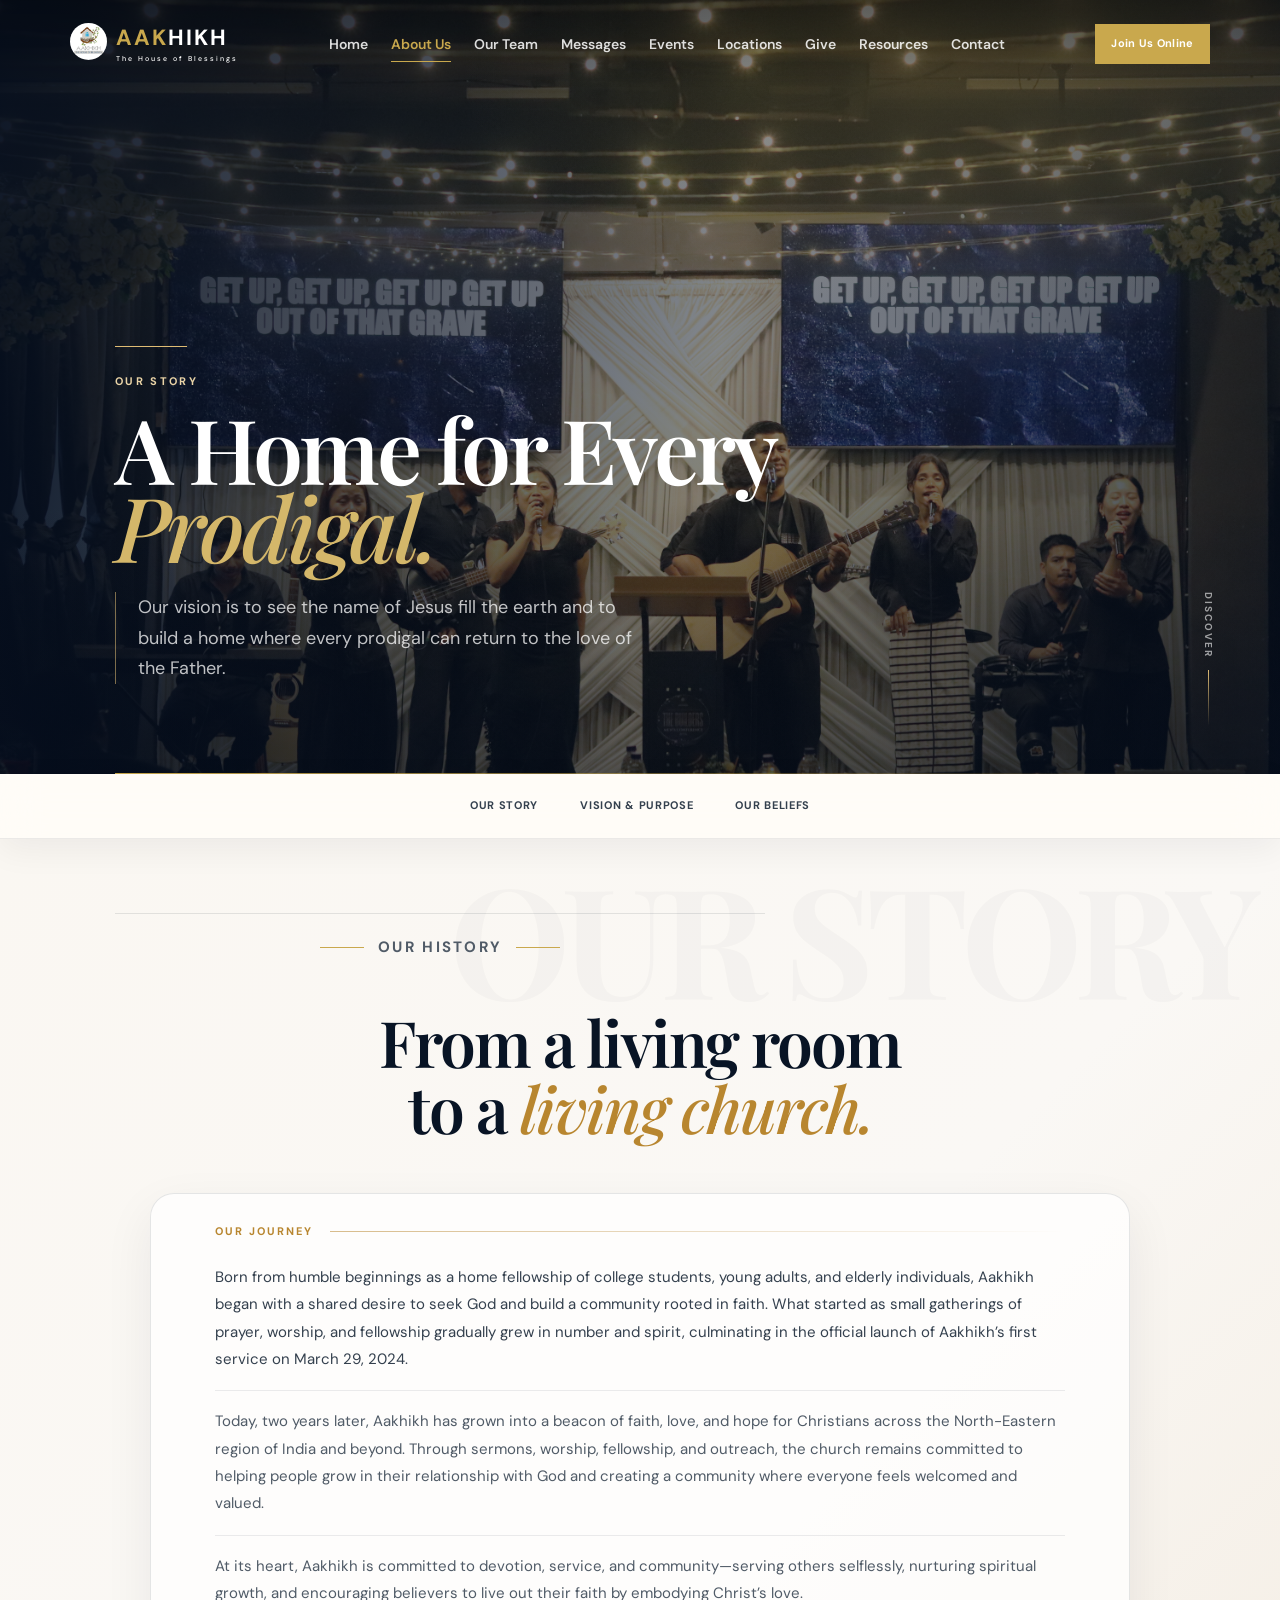
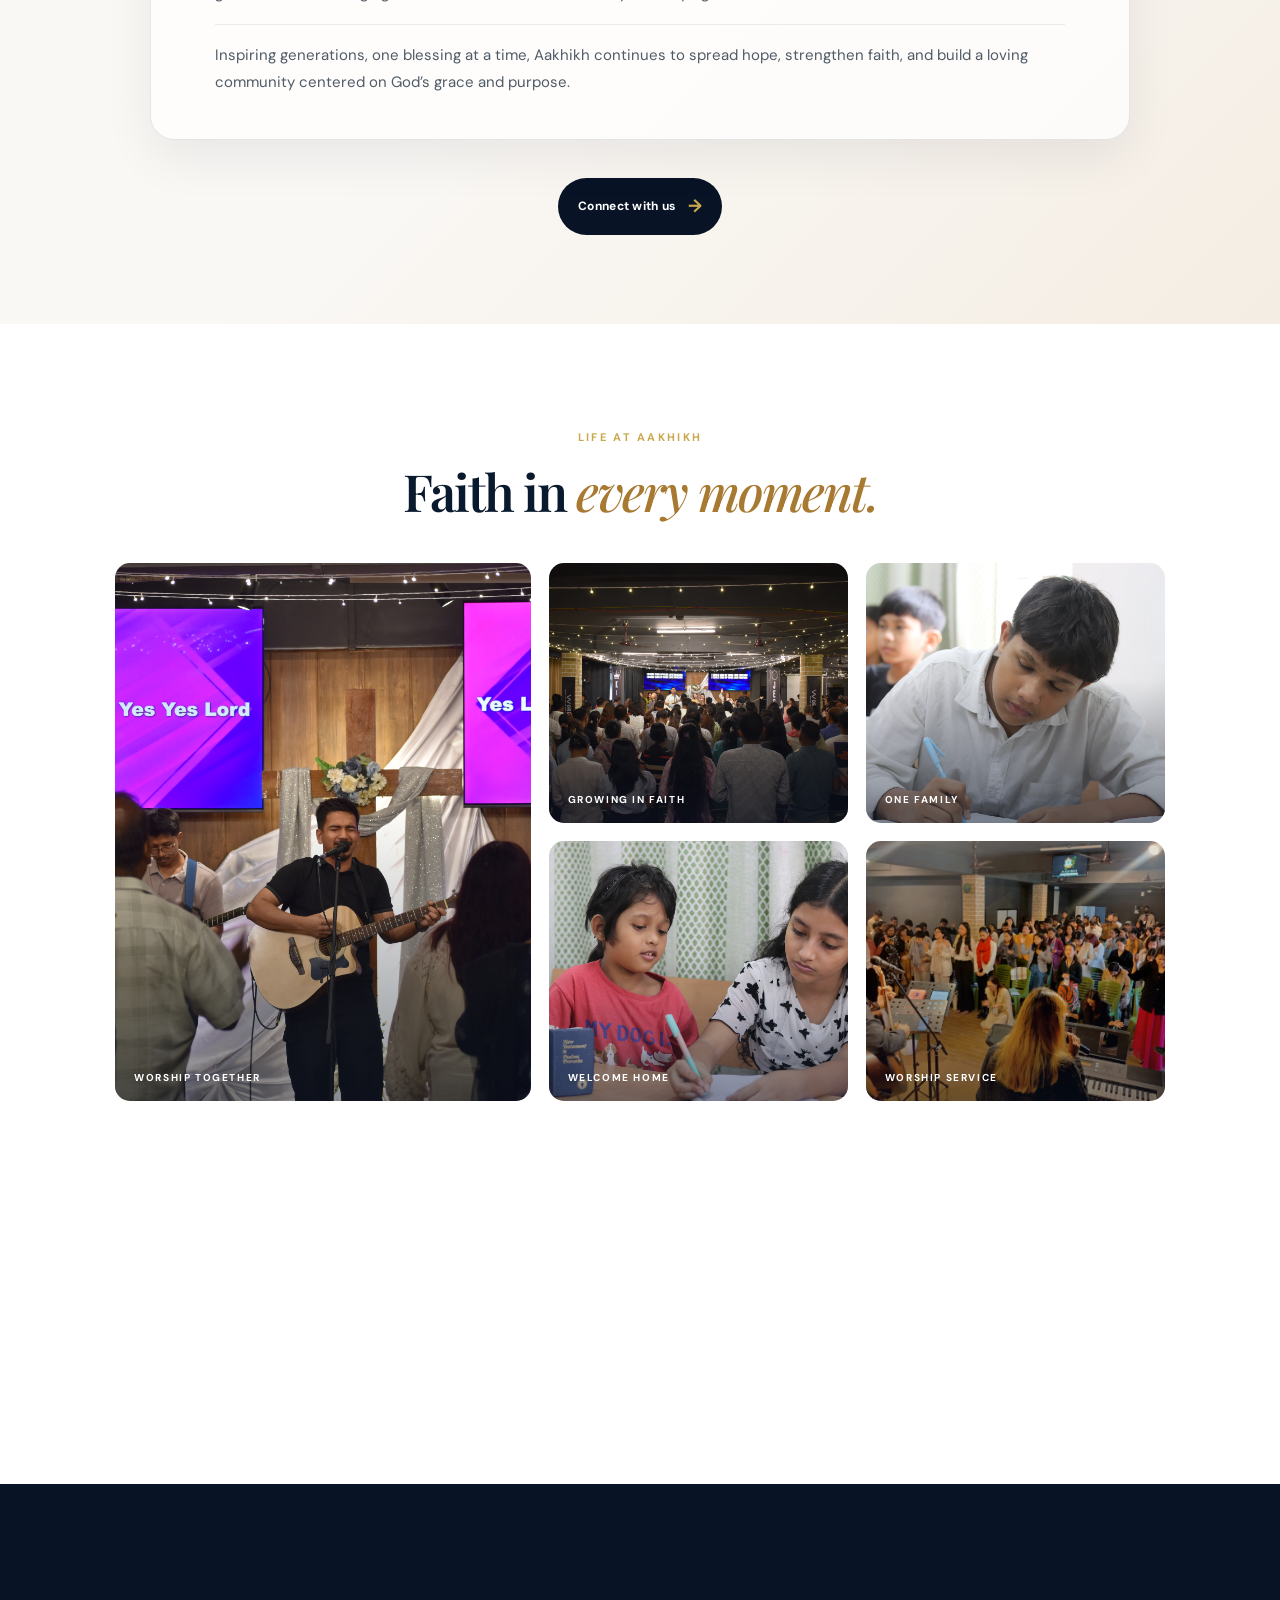
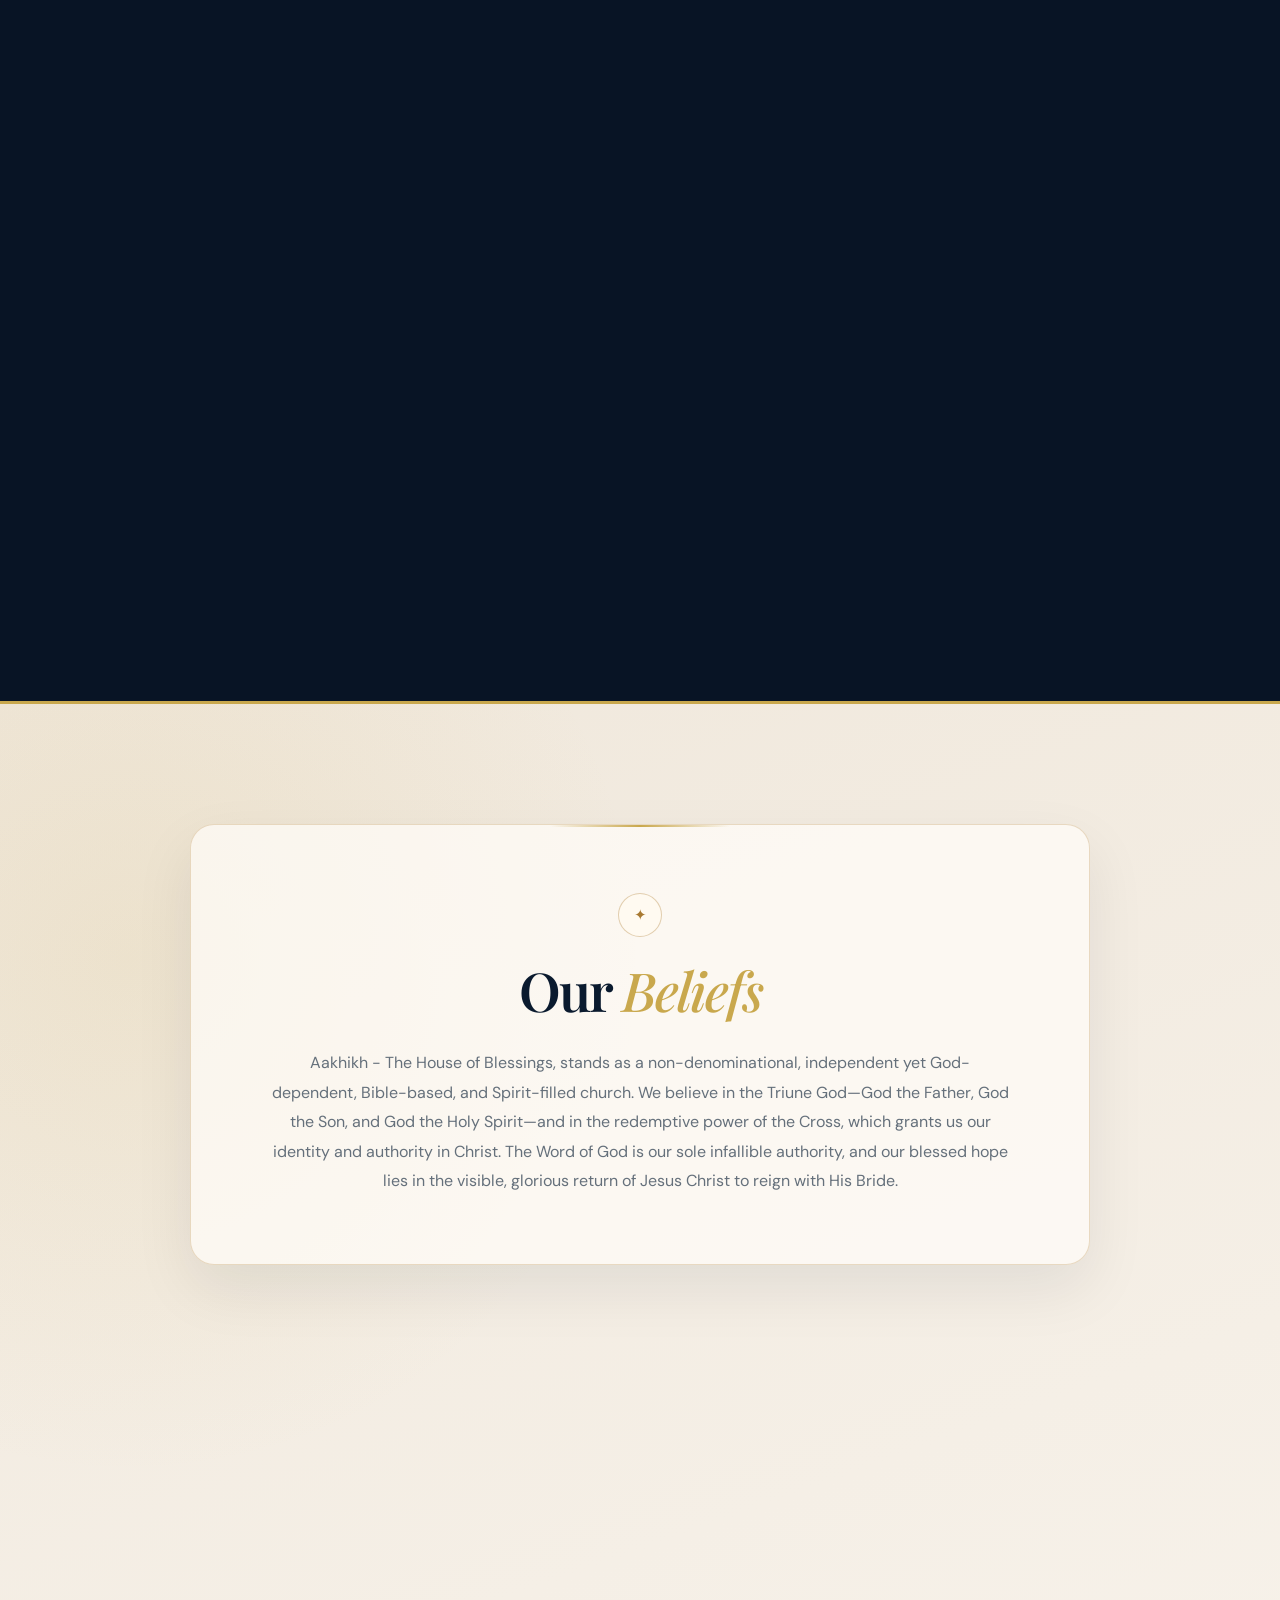
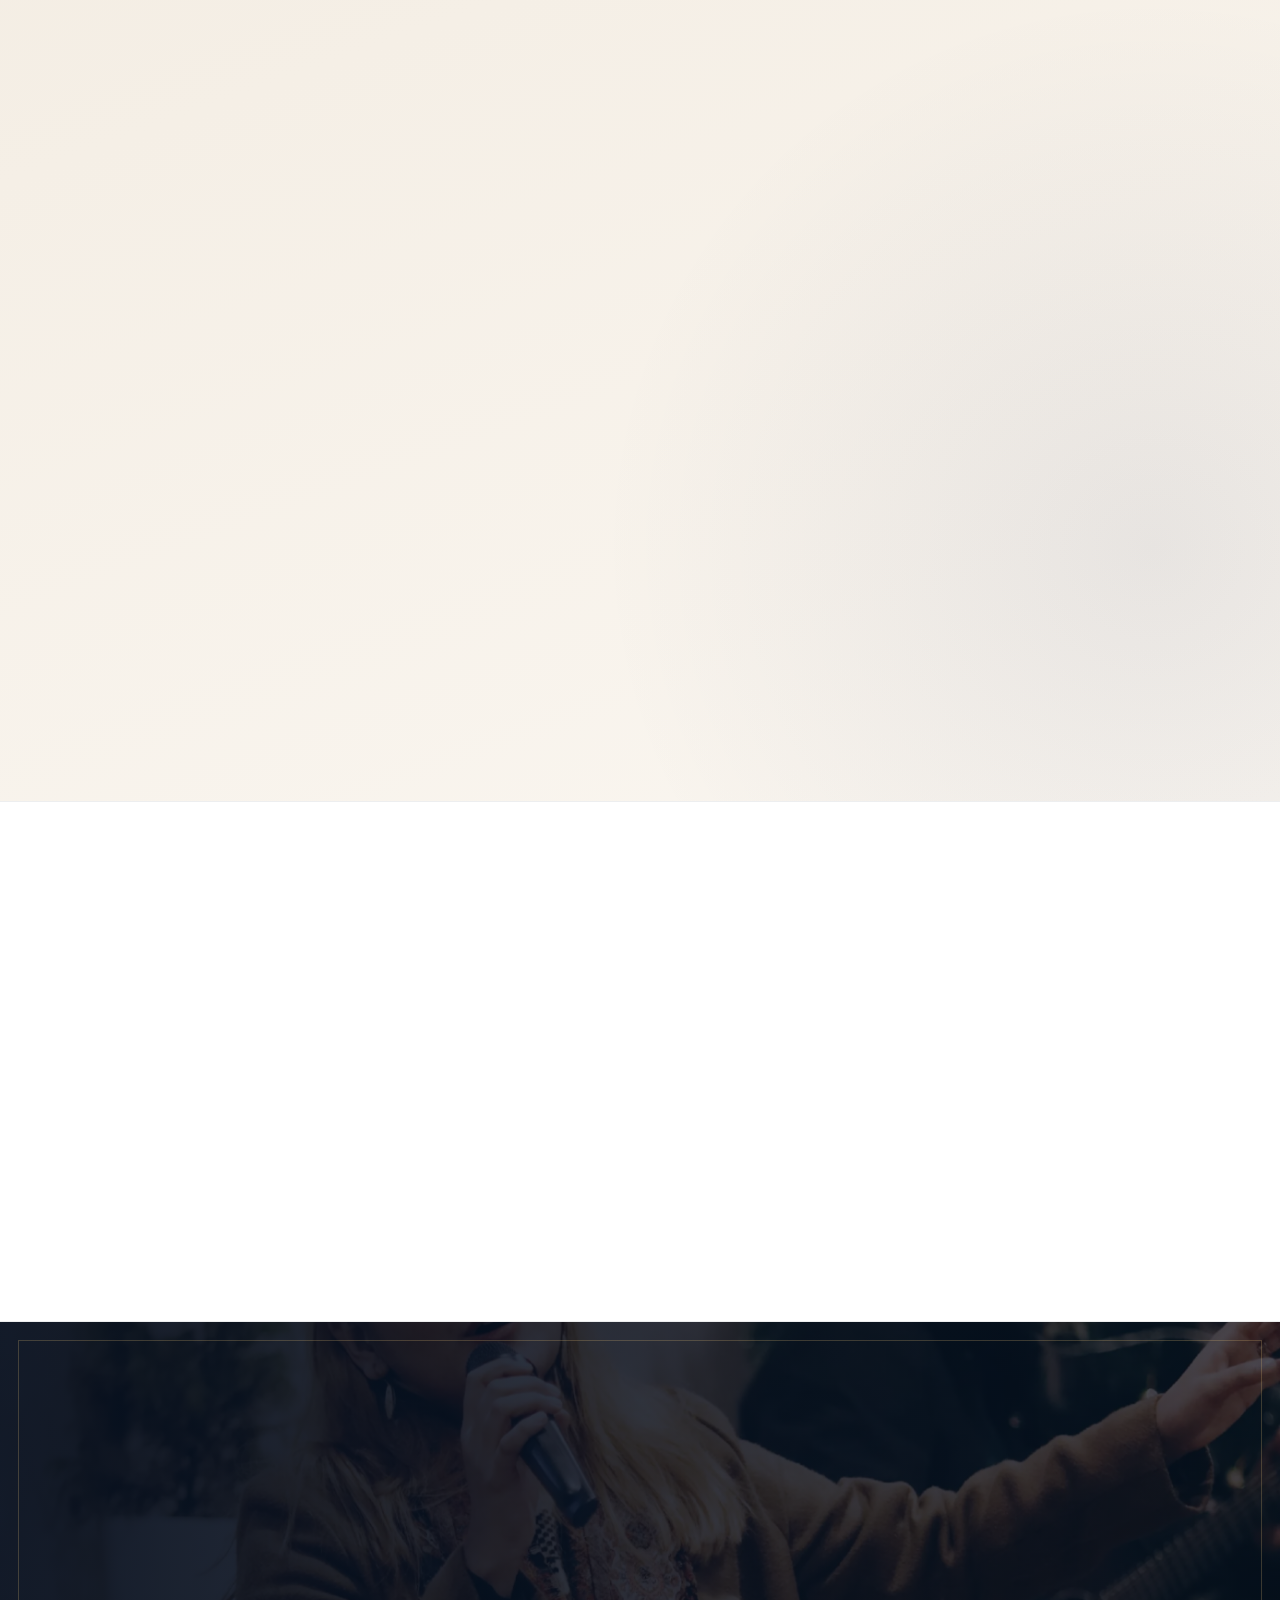
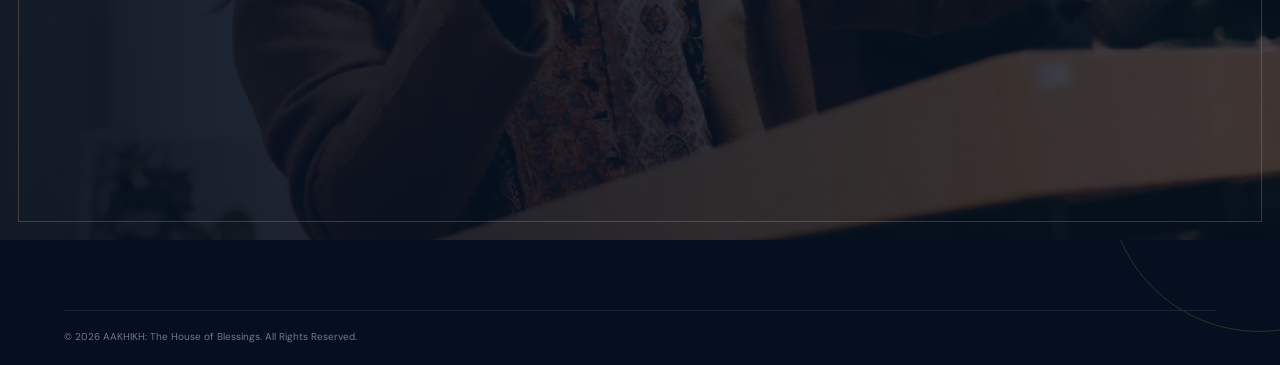
==== commit fa268f67: "Add EZER event and refine history section" ====
--- a/about.html
+++ b/about.html
@@ -218,6 +218,19 @@
     .about-story-copy .about-story-text p:first-child { color: #505b67; font-size: clamp(15px,1.05vw,17px); }
     .about-story-copy .about-story-text p:first-child::first-letter { float: none; margin: 0; color: inherit; font: inherit; }
     .about-story-copy .text-link { margin-top: 38px; }
+    .about-story-text { display: block; }
+    .about-story-copy .history-card { position: relative; max-width: 980px; margin: 0 auto; padding: 70px clamp(28px,5vw,64px) 42px; box-sizing: border-box; border: 1px solid rgba(8,20,37,.1); border-radius: 24px; background: rgba(255,255,255,.72); box-shadow: 0 18px 50px rgba(8,20,37,.07); text-align: left; }
+    .about-story-copy .history-card::before { content: 'OUR JOURNEY'; position: absolute; left: clamp(28px,5vw,64px); top: 30px; color: #b8862f; font: 700 11px var(--sans); letter-spacing: 2px; }
+    .about-story-copy .history-card::after { content: ''; position: absolute; left: clamp(135px,14vw,185px); right: clamp(28px,5vw,64px); top: 37px; height: 1px; background: linear-gradient(90deg,rgba(184,134,47,.55),transparent); }
+    .about-story-copy .history-card p,
+    .about-story-copy .history-card p:nth-child(-n+2),
+    .about-story-copy .history-card p:nth-child(2) { min-height: 0; margin: 0; padding: 17px 0; border: 0; border-top: 1px solid rgba(8,20,37,.08); border-radius: 0; background: transparent; box-shadow: none; color: #505b67; font-size: clamp(15px,1.08vw,17px); line-height: 1.82; counter-increment: none; transition: none; }
+    .about-story-copy .history-card p { max-width: none; width: 100%; }
+    .about-story-copy .history-card p:first-child { padding-top: 0; border-top: 0; color: #34404e; }
+    .about-story-copy .history-card p:last-child { padding-bottom: 0; }
+    .about-story-copy .history-card p::before,
+    .about-story-copy .history-card p::after { content: none; }
+    .about-story-copy .history-card p:hover { transform: none; box-shadow: none; }
 
     /* ── BELIEFS ──────────────────────────────────────── */
     .beliefs {
@@ -529,6 +542,14 @@
       .about-story-copy .about-story-text p:nth-child(2) { padding: 66px 24px 28px; }
       .about-story-copy .about-story-text p::before { left: 24px; }
       .about-story-copy .about-story-text p::after { left: 62px; right: 24px; }
+      .about-story-copy .history-card { padding: 64px 24px 30px; }
+      .about-story-copy .history-card p,
+      .about-story-copy .history-card p:nth-child(-n+2),
+      .about-story-copy .history-card p:nth-child(2) { padding: 16px 0; border-top: 1px solid rgba(8,20,37,.08); }
+      .about-story-copy .history-card p:first-child { padding-top: 0; border-top: 0; }
+      .about-story-copy .history-card p:last-child { padding-bottom: 0; }
+      .about-story-copy .history-card p::before,
+      .about-story-copy .history-card p::after { content: none; }
       .vision-band { grid-template-columns: 1fr; }
       .vision-band article { padding: 65px 6%; }
       .vision-band article:first-child { border-right: 0; border-bottom: 1px solid rgba(255,255,255,.1); }
@@ -589,10 +610,12 @@
         <p class="eyebrow">Our history</p>
         <h2>From a living room<br>to a <em>living church.</em></h2>
         <div class="about-story-text">
-          <p>Born from humble beginnings as a home fellowship of a few college students, young adults, and elderly individuals, Aakhikh was established with a shared desire to seek God and build a community rooted in faith. What started as small gatherings marked by heartfelt prayers, worship, and fellowship gradually grew in number and spirit. This growth culminated in the official launch of Aakhikh's first service on March 29, 2024, marking the beginning of its journey as a vibrant church community committed to serving God and people.</p>
-          <p>In a year, Aakhikh has evolved into a beacon of light for Christians in the North-Eastern region of India and beyond. Its unwavering message of faith, love, and hope has resonated deeply with individuals seeking spiritual nourishment and a stronger connection with God. Through sermons, worship services, and outreach initiatives, the church has remained dedicated to uplifting the community and fostering an environment where people feel welcomed, valued, and inspired to grow in their faith.</p>
-          <p>At the heart of Aakhikh lies a steadfast commitment to devotion, service, and community. The church's foundation is built on the principles of serving others selflessly, cultivating meaningful relationships, and nurturing spiritual growth among its members. By emphasizing both individual and collective responsibility, Aakhikh encourages believers to live out their faith in practical ways, reaching out to those in need and embodying Christ's love in their daily lives.</p>
-          <p>Inspiring generations one blessing at a time, Aakhikh continues to be a cornerstone for believers, guiding them through life's challenges and joys. The church's influence extends beyond Sunday services, fostering a culture of continuous learning, compassion, and unity. As it grows, Aakhikh remains dedicated to its mission of spreading hope, strengthening faith, and building a loving community centered on God's grace and purpose.</p>
+          <div class="history-card">
+            <p>Born from humble beginnings as a home fellowship of college students, young adults, and elderly individuals, Aakhikh began with a shared desire to seek God and build a community rooted in faith. What started as small gatherings of prayer, worship, and fellowship gradually grew in number and spirit, culminating in the official launch of Aakhikh’s first service on March 29, 2024.</p>
+            <p>Today, two years later, Aakhikh has grown into a beacon of faith, love, and hope for Christians across the North-Eastern region of India and beyond. Through sermons, worship, fellowship, and outreach, the church remains committed to helping people grow in their relationship with God and creating a community where everyone feels welcomed and valued.</p>
+            <p>At its heart, Aakhikh is committed to devotion, service, and community—serving others selflessly, nurturing spiritual growth, and encouraging believers to live out their faith by embodying Christ’s love.</p>
+            <p>Inspiring generations, one blessing at a time, Aakhikh continues to spread hope, strengthen faith, and build a loving community centered on God’s grace and purpose.</p>
+          </div>
         </div>
         <a class="text-link" href="contact.html">Connect with us <b>→</b></a>
       </div>
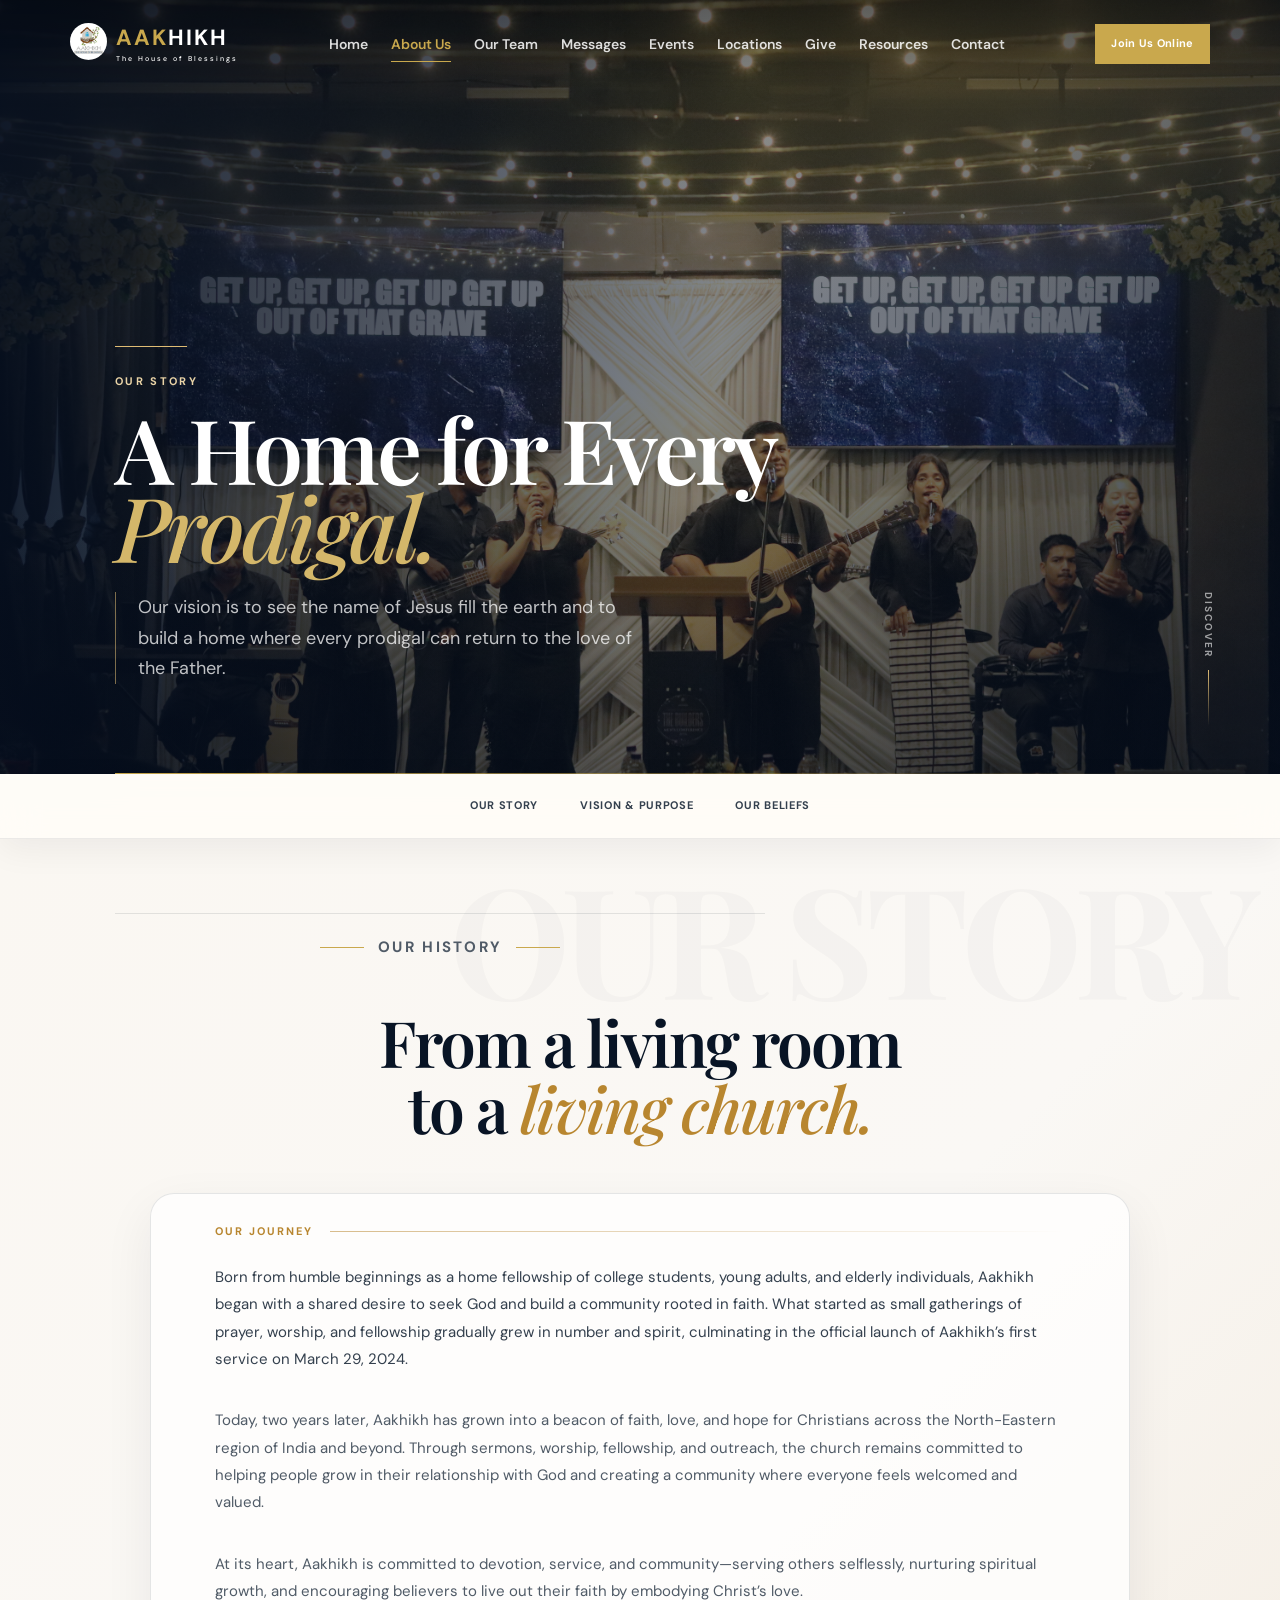
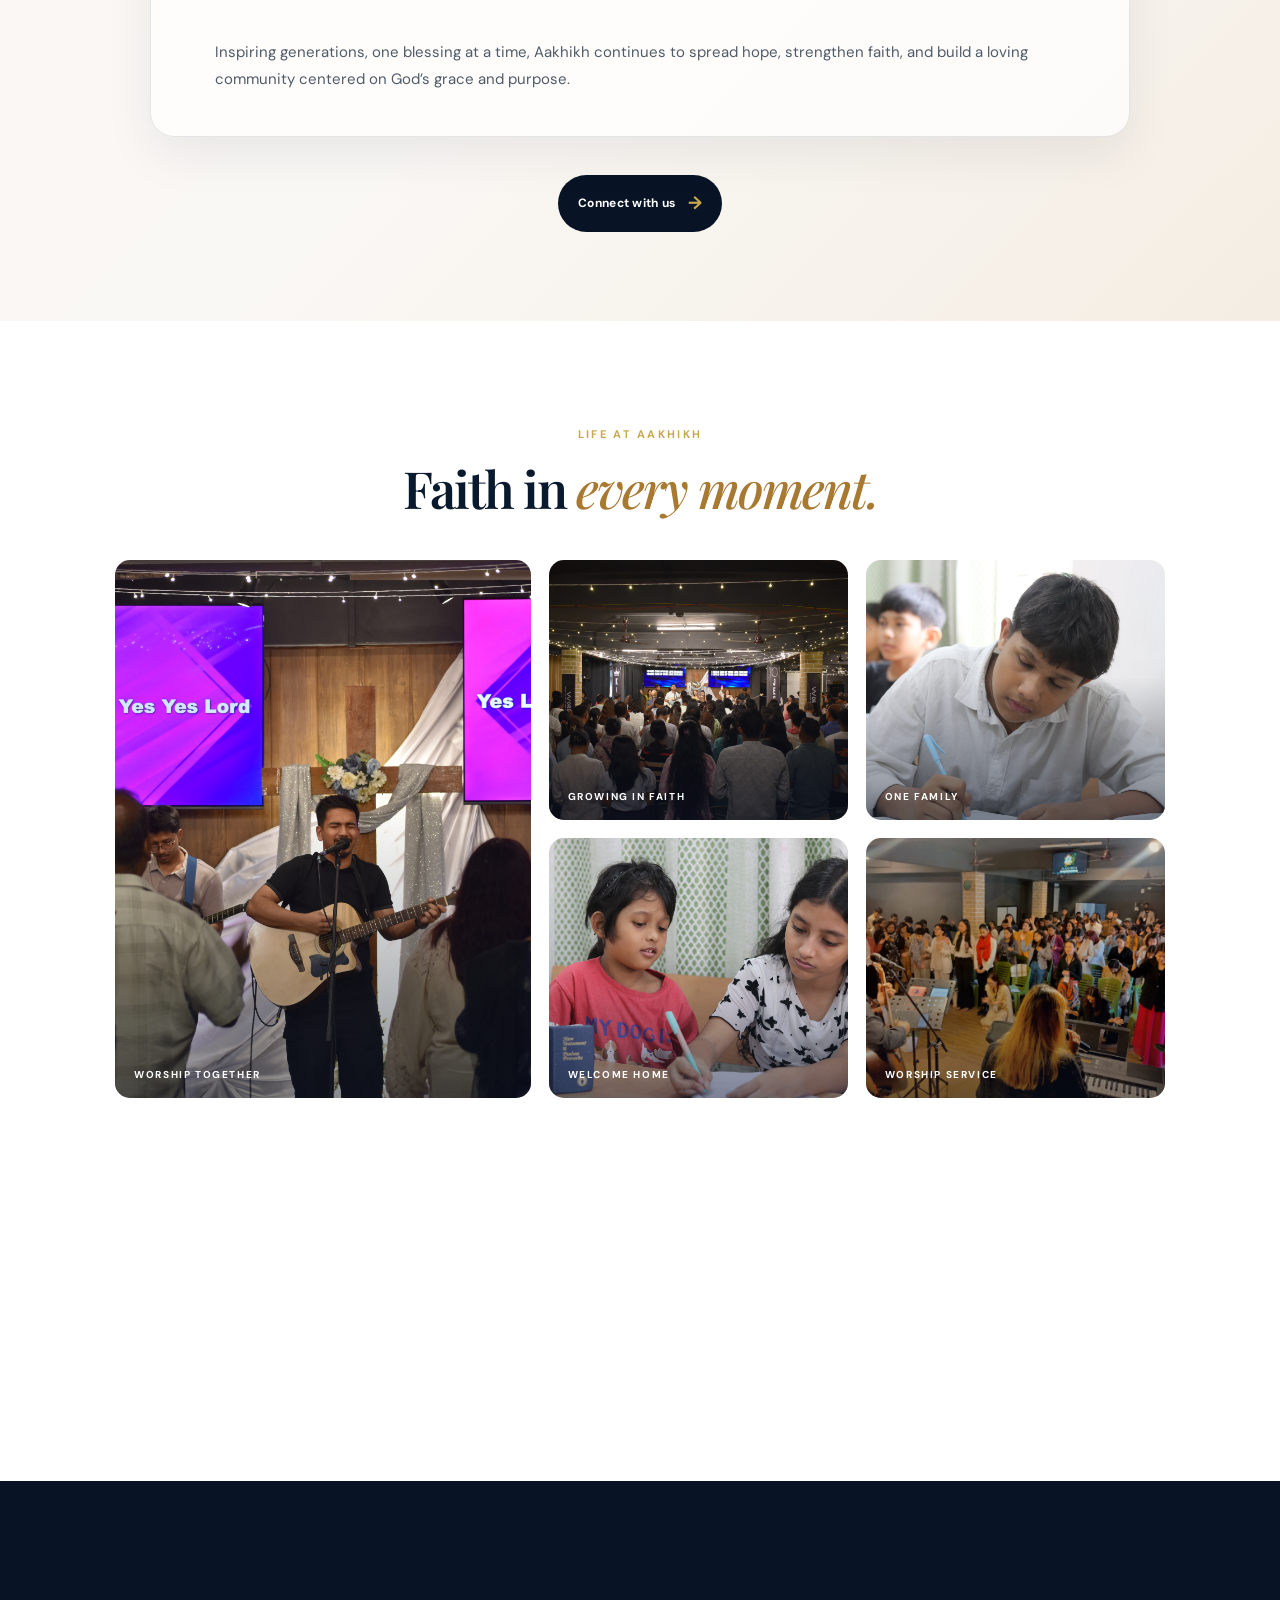
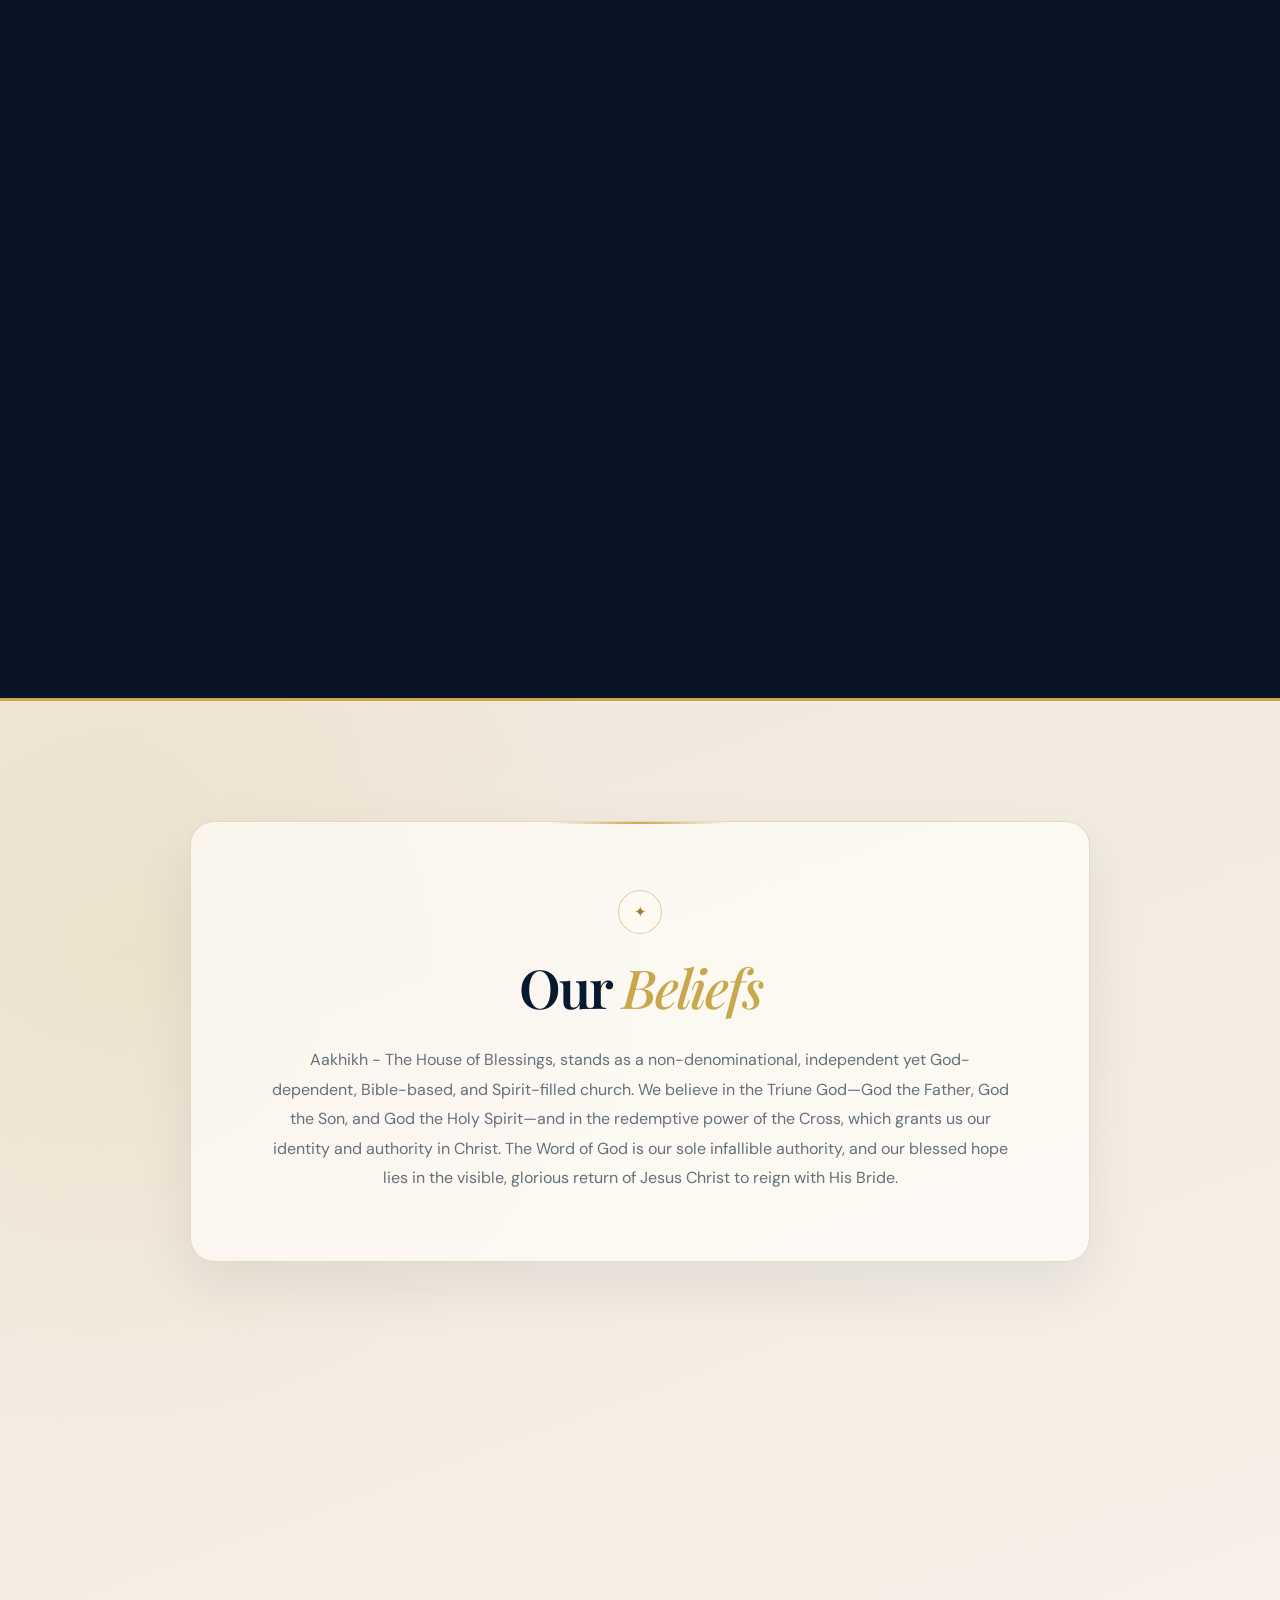
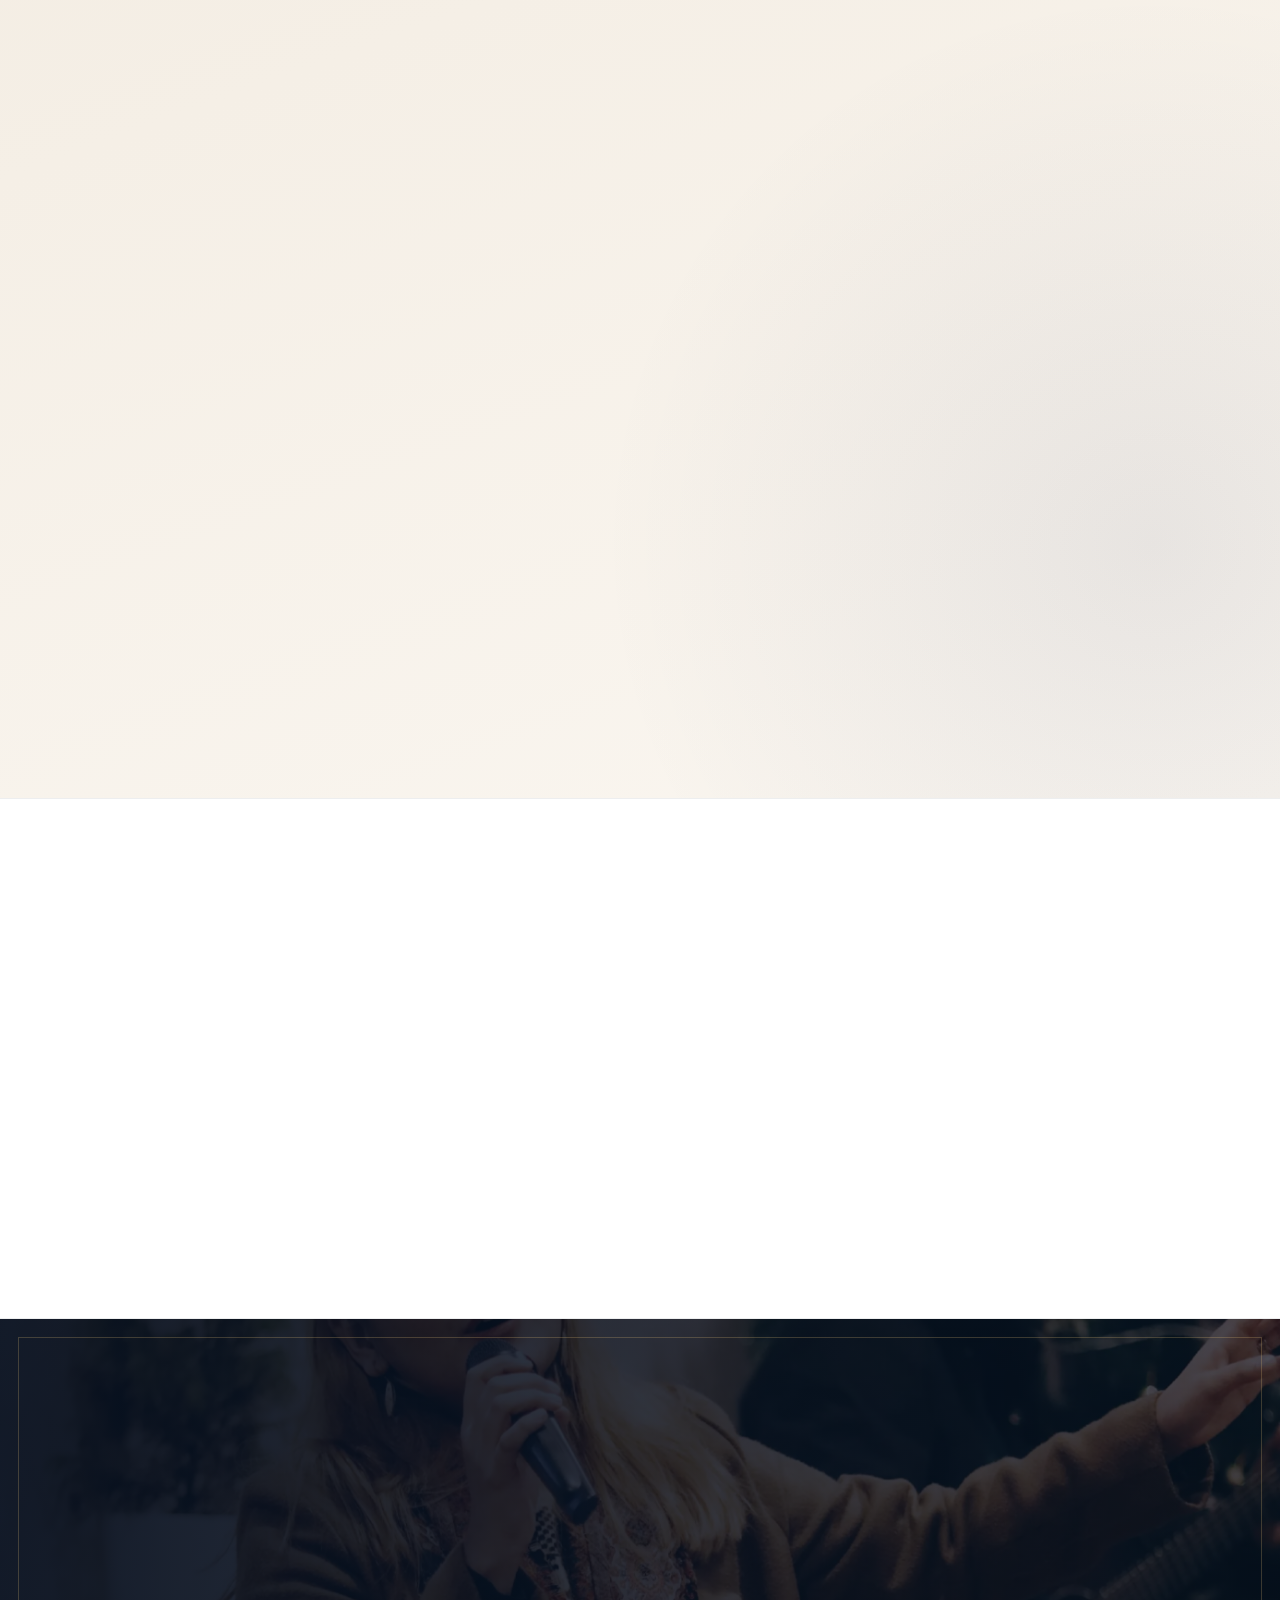
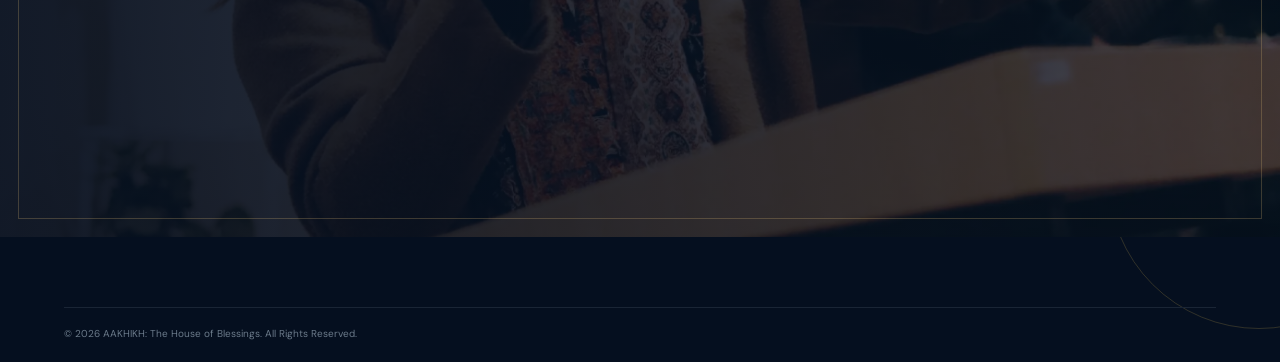
==== commit 13ea7009: "Remove history card divider lines" ====
--- a/about.html
+++ b/about.html
@@ -224,7 +224,7 @@
     .about-story-copy .history-card::after { content: ''; position: absolute; left: clamp(135px,14vw,185px); right: clamp(28px,5vw,64px); top: 37px; height: 1px; background: linear-gradient(90deg,rgba(184,134,47,.55),transparent); }
     .about-story-copy .history-card p,
     .about-story-copy .history-card p:nth-child(-n+2),
-    .about-story-copy .history-card p:nth-child(2) { min-height: 0; margin: 0; padding: 17px 0; border: 0; border-top: 1px solid rgba(8,20,37,.08); border-radius: 0; background: transparent; box-shadow: none; color: #505b67; font-size: clamp(15px,1.08vw,17px); line-height: 1.82; counter-increment: none; transition: none; }
+    .about-story-copy .history-card p:nth-child(2) { min-height: 0; margin: 0; padding: 17px 0; border: 0; border-radius: 0; background: transparent; box-shadow: none; color: #505b67; font-size: clamp(15px,1.08vw,17px); line-height: 1.82; counter-increment: none; transition: none; }
     .about-story-copy .history-card p { max-width: none; width: 100%; }
     .about-story-copy .history-card p:first-child { padding-top: 0; border-top: 0; color: #34404e; }
     .about-story-copy .history-card p:last-child { padding-bottom: 0; }
@@ -545,7 +545,7 @@
       .about-story-copy .history-card { padding: 64px 24px 30px; }
       .about-story-copy .history-card p,
       .about-story-copy .history-card p:nth-child(-n+2),
-      .about-story-copy .history-card p:nth-child(2) { padding: 16px 0; border-top: 1px solid rgba(8,20,37,.08); }
+      .about-story-copy .history-card p:nth-child(2) { padding: 16px 0; border-top: 0; }
       .about-story-copy .history-card p:first-child { padding-top: 0; border-top: 0; }
       .about-story-copy .history-card p:last-child { padding-bottom: 0; }
       .about-story-copy .history-card p::before,
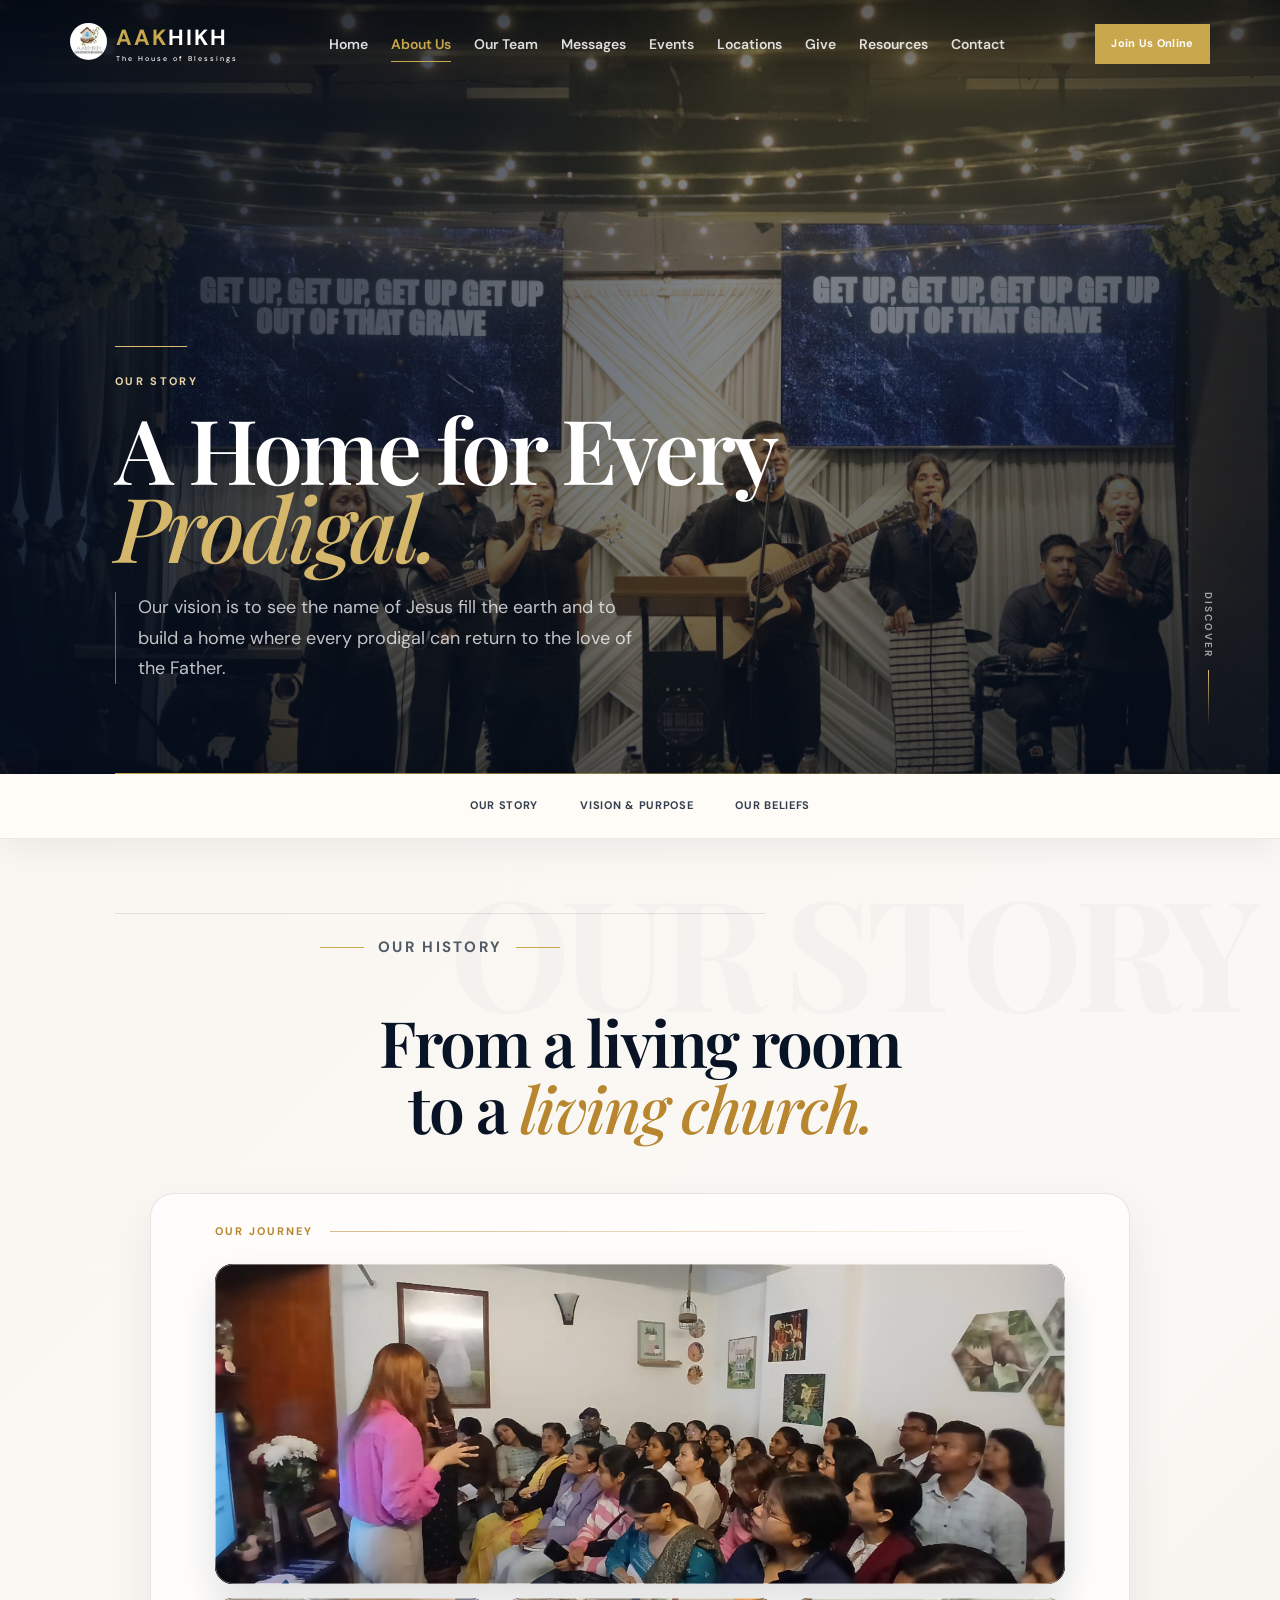
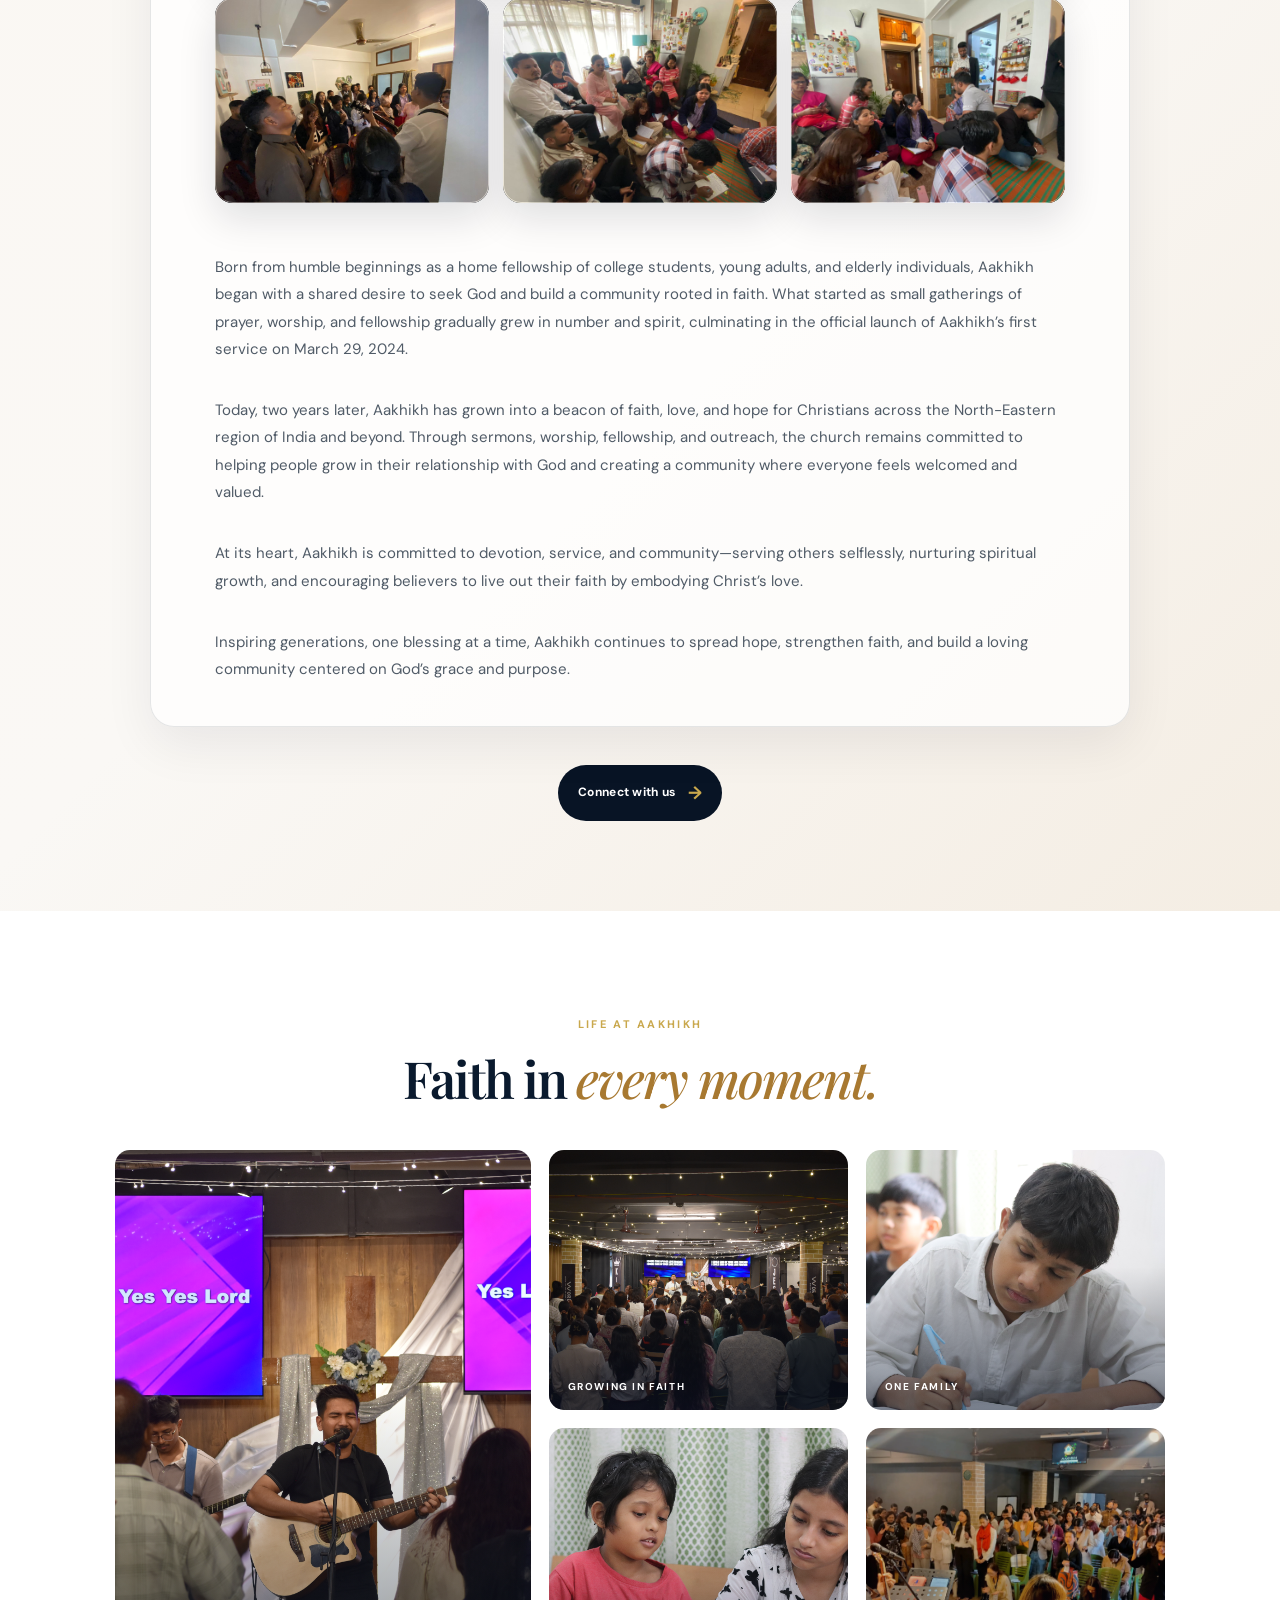
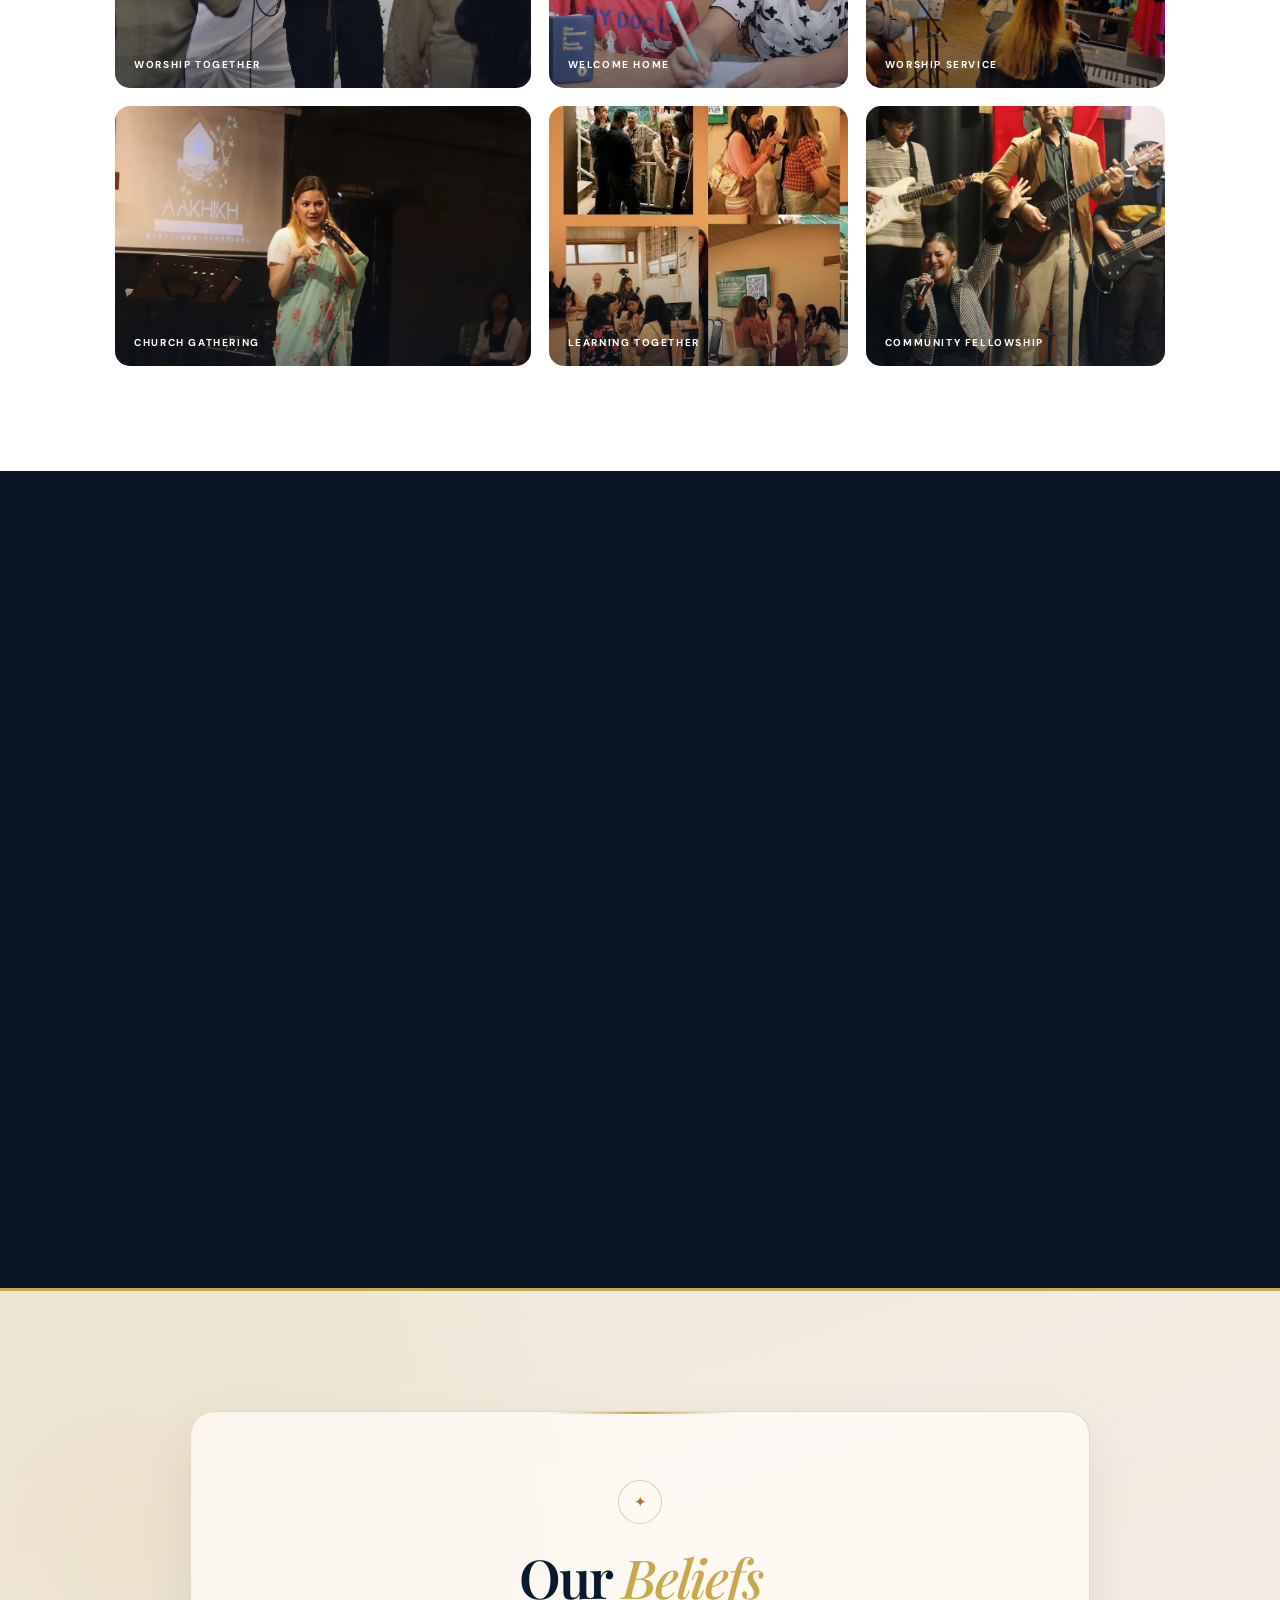
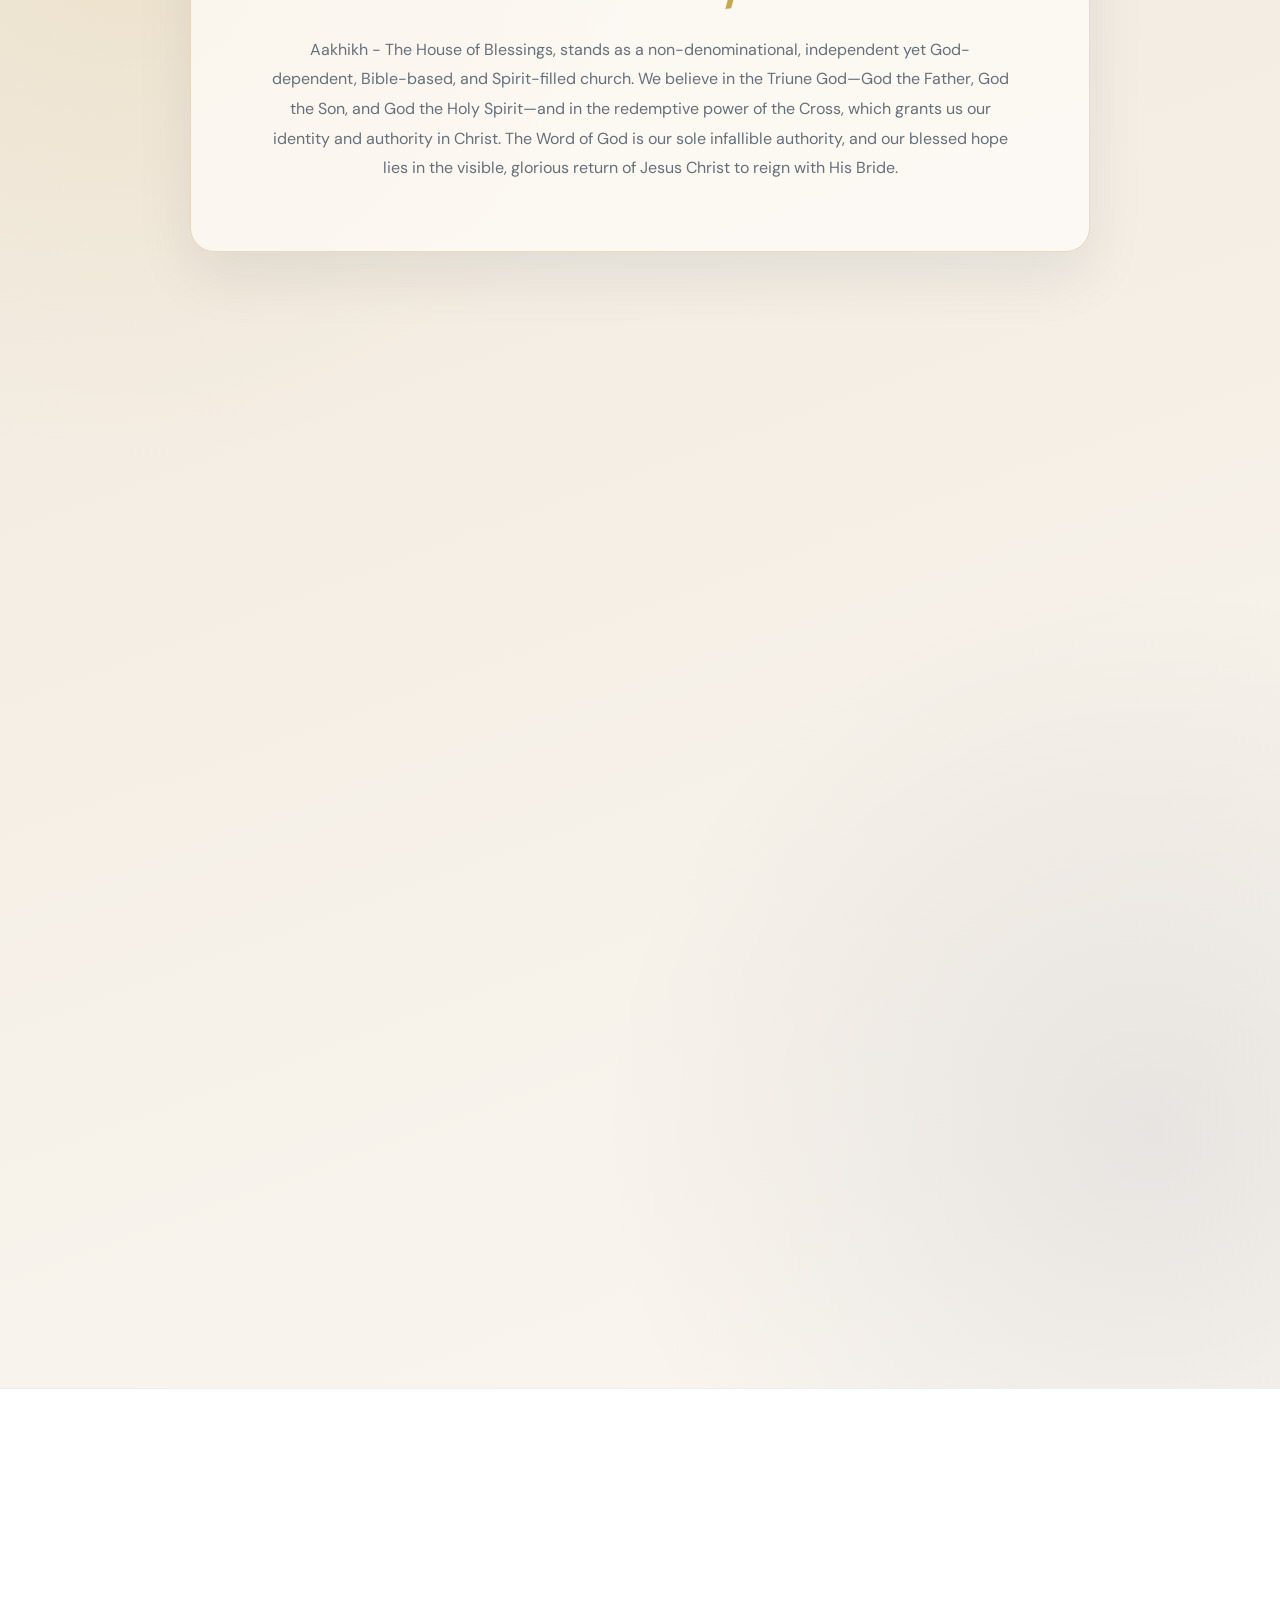
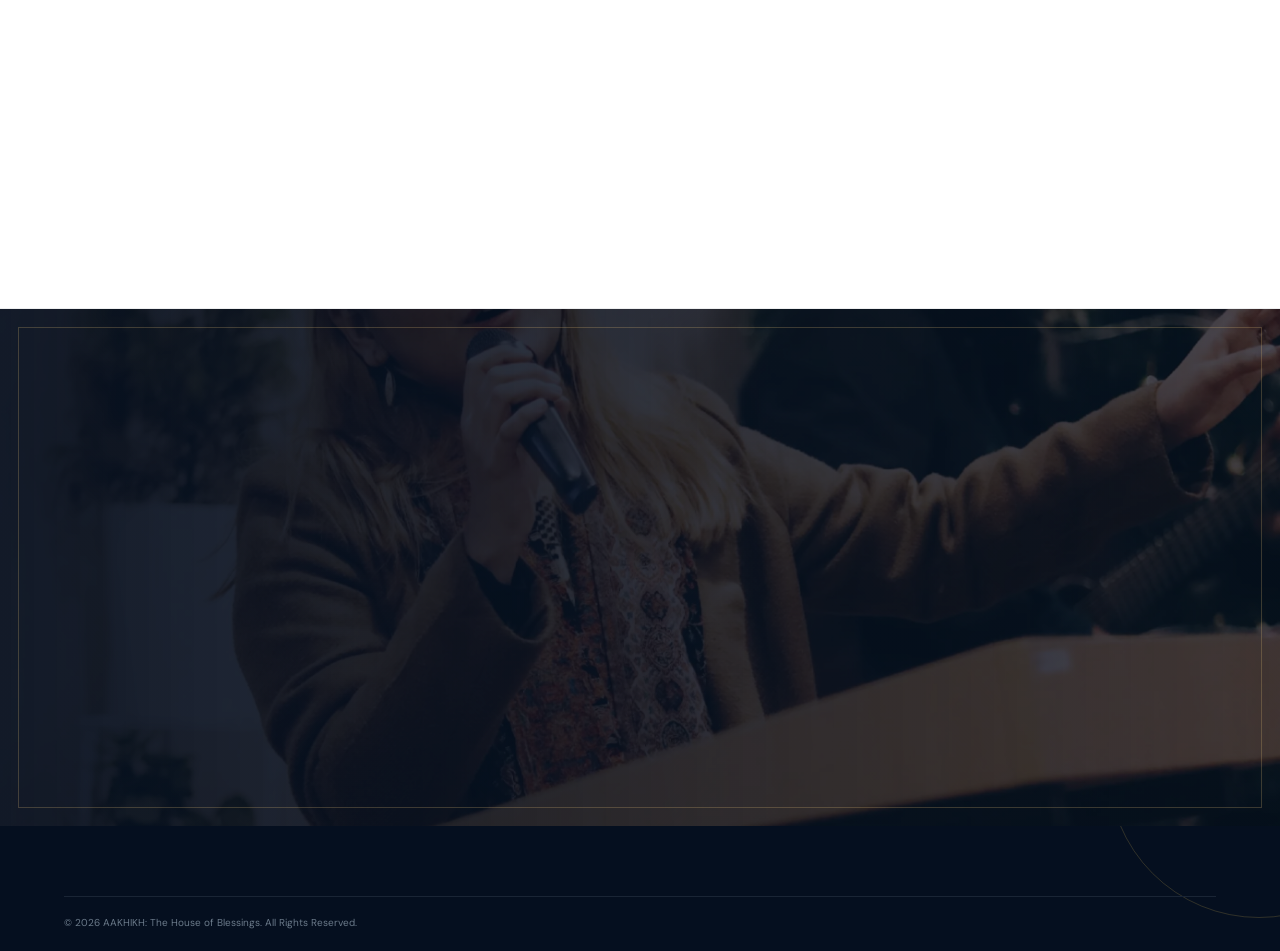
==== commit c743c7b1: "Add responsive history photo gallery" ====
--- a/about.html
+++ b/about.html
@@ -231,6 +231,13 @@
     .about-story-copy .history-card p::before,
     .about-story-copy .history-card p::after { content: none; }
     .about-story-copy .history-card p:hover { transform: none; box-shadow: none; }
+    .history-gallery { display: grid; grid-template-columns: repeat(3,minmax(0,1fr)); grid-template-rows: clamp(240px,25vw,330px) clamp(160px,16vw,210px); gap: 14px; width: 100%; margin: 0 0 34px; }
+    .history-gallery figure { position: relative; min-width: 0; margin: 0; overflow: hidden; border-radius: 18px; background: #081425; box-shadow: 0 16px 38px rgba(8,20,37,.12); }
+    .history-gallery figure:first-child { grid-column: 1/-1; }
+    .history-gallery img { display: block; width: 100%; height: 100%; object-fit: cover; transition: transform .7s cubic-bezier(.2,.7,.2,1),filter .4s ease; }
+    .history-gallery figure:first-child img { object-position: center; }
+    .history-gallery figure::after { content: ''; position: absolute; inset: 0; pointer-events: none; border: 1px solid rgba(255,255,255,.38); border-radius: inherit; box-shadow: inset 0 -70px 80px rgba(5,15,28,.16); }
+    .history-gallery figure:hover img { transform: scale(1.035); filter: saturate(1.06); }
 
     /* ── BELIEFS ──────────────────────────────────────── */
     .beliefs {
@@ -550,6 +557,17 @@
       .about-story-copy .history-card p:last-child { padding-bottom: 0; }
       .about-story-copy .history-card p::before,
       .about-story-copy .history-card p::after { content: none; }
+      .history-gallery { grid-template-columns: 1fr 1fr; grid-template-rows: none; grid-auto-rows: auto; gap: 9px; margin-bottom: 24px; }
+      .history-gallery figure { aspect-ratio: 4/3; border-radius: 12px; box-shadow: 0 10px 24px rgba(8,20,37,.12); }
+      .history-gallery figure:first-child { grid-column: 1/-1; aspect-ratio: 2.16/1; }
+      .history-gallery figure:last-child { grid-column: 1/-1; aspect-ratio: 16/9; }
+      .history-gallery figure:hover img { transform: none; }
+      .about-story-copy .history-card { padding: 62px 15px 26px; border-radius: 18px; }
+      .about-story-copy .history-card::before { left: 20px; top: 27px; }
+      .about-story-copy .history-card::after { left: 128px; right: 20px; top: 34px; }
+      .about-story-copy .history-card p,
+      .about-story-copy .history-card p:nth-child(-n+2),
+      .about-story-copy .history-card p:nth-child(2) { padding: 13px 5px; font-size: 15px; line-height: 1.72; }
       .vision-band { grid-template-columns: 1fr; }
       .vision-band article { padding: 65px 6%; }
       .vision-band article:first-child { border-right: 0; border-bottom: 1px solid rgba(255,255,255,.1); }
@@ -611,6 +629,12 @@
         <h2>From a living room<br>to a <em>living church.</em></h2>
         <div class="about-story-text">
           <div class="history-card">
+            <div class="history-gallery" aria-label="Moments from AAKHIKH's history">
+              <figure><img src="h1.jpeg" alt="An early gathering in AAKHIKH's journey" loading="lazy"></figure>
+              <figure><img src="h2.jpeg" alt="Members sharing fellowship at AAKHIKH" loading="lazy"></figure>
+              <figure><img src="h3.jpeg" alt="The AAKHIKH community growing together" loading="lazy"></figure>
+              <figure><img src="h4.jpeg" alt="A worship moment from AAKHIKH's history" loading="lazy"></figure>
+            </div>
             <p>Born from humble beginnings as a home fellowship of college students, young adults, and elderly individuals, Aakhikh began with a shared desire to seek God and build a community rooted in faith. What started as small gatherings of prayer, worship, and fellowship gradually grew in number and spirit, culminating in the official launch of Aakhikh’s first service on March 29, 2024.</p>
             <p>Today, two years later, Aakhikh has grown into a beacon of faith, love, and hope for Christians across the North-Eastern region of India and beyond. Through sermons, worship, fellowship, and outreach, the church remains committed to helping people grow in their relationship with God and creating a community where everyone feels welcomed and valued.</p>
             <p>At its heart, Aakhikh is committed to devotion, service, and community—serving others selflessly, nurturing spiritual growth, and encouraging believers to live out their faith by embodying Christ’s love.</p>
